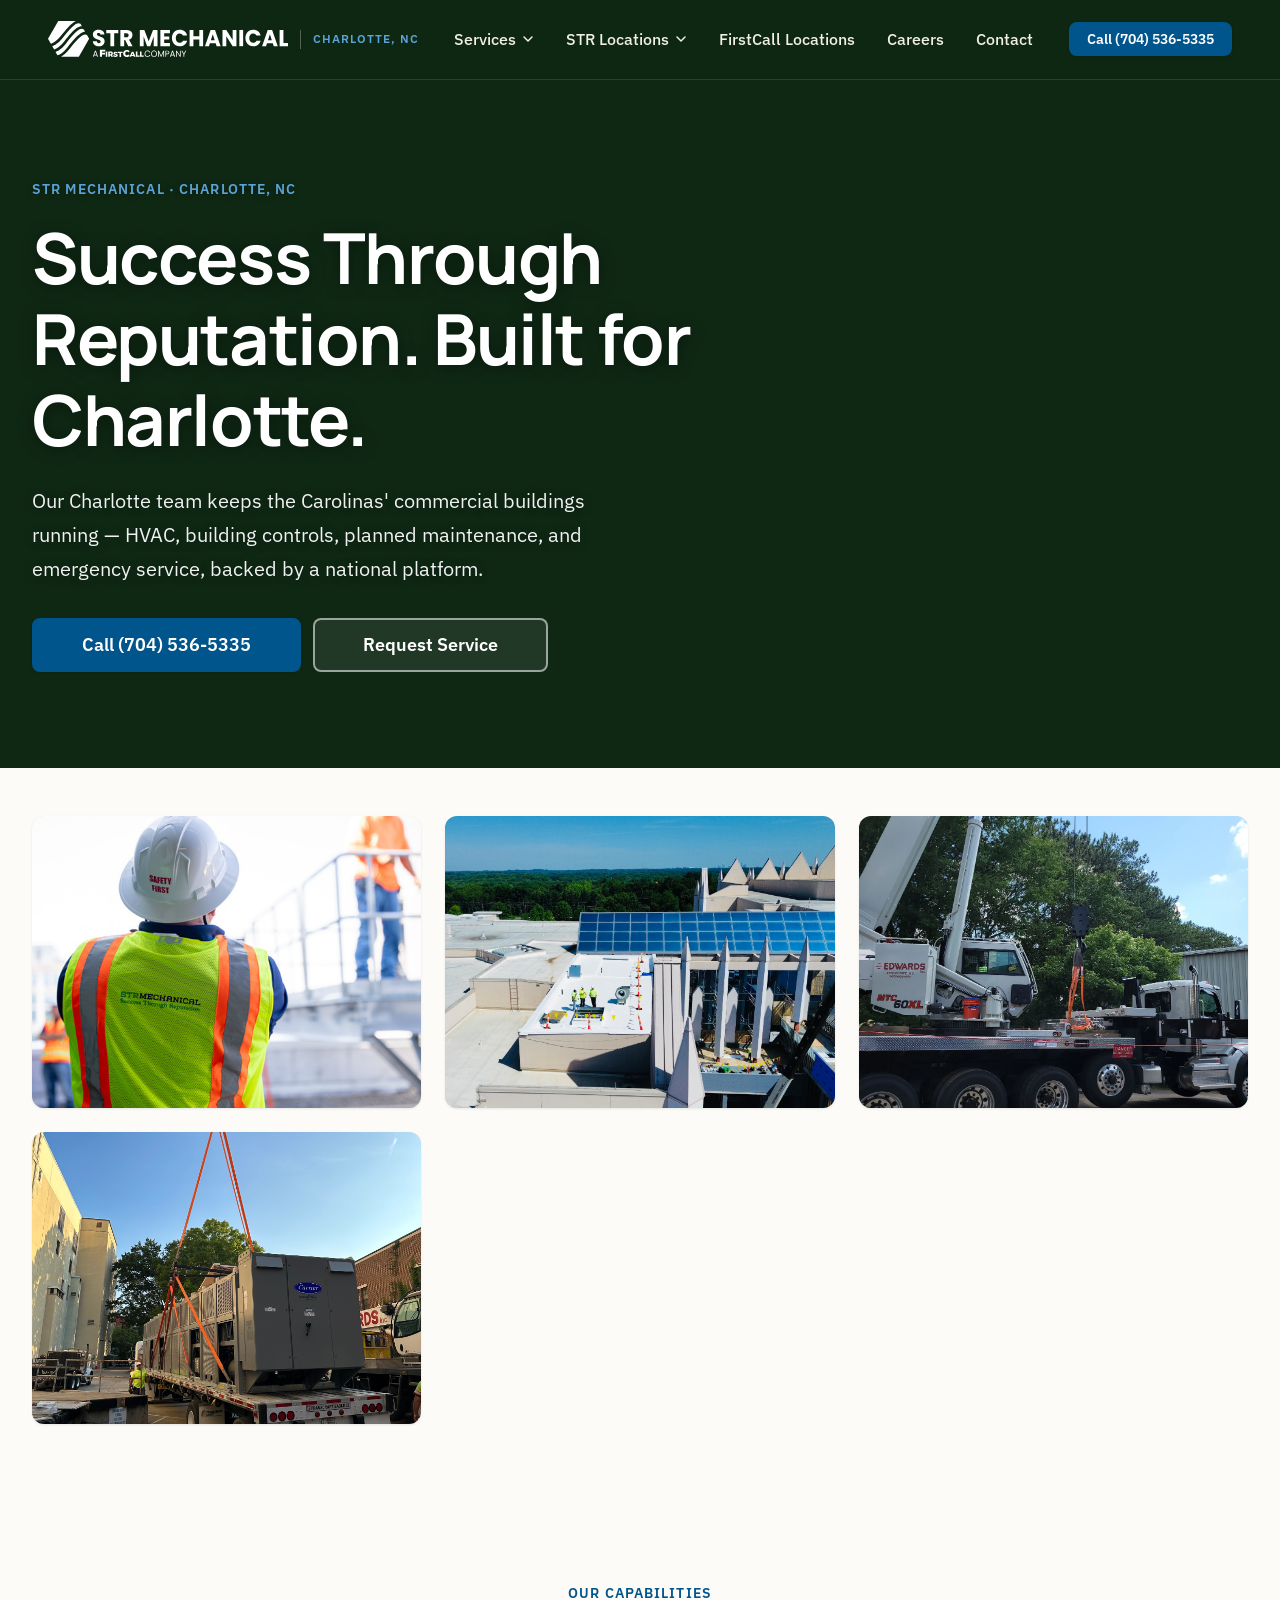
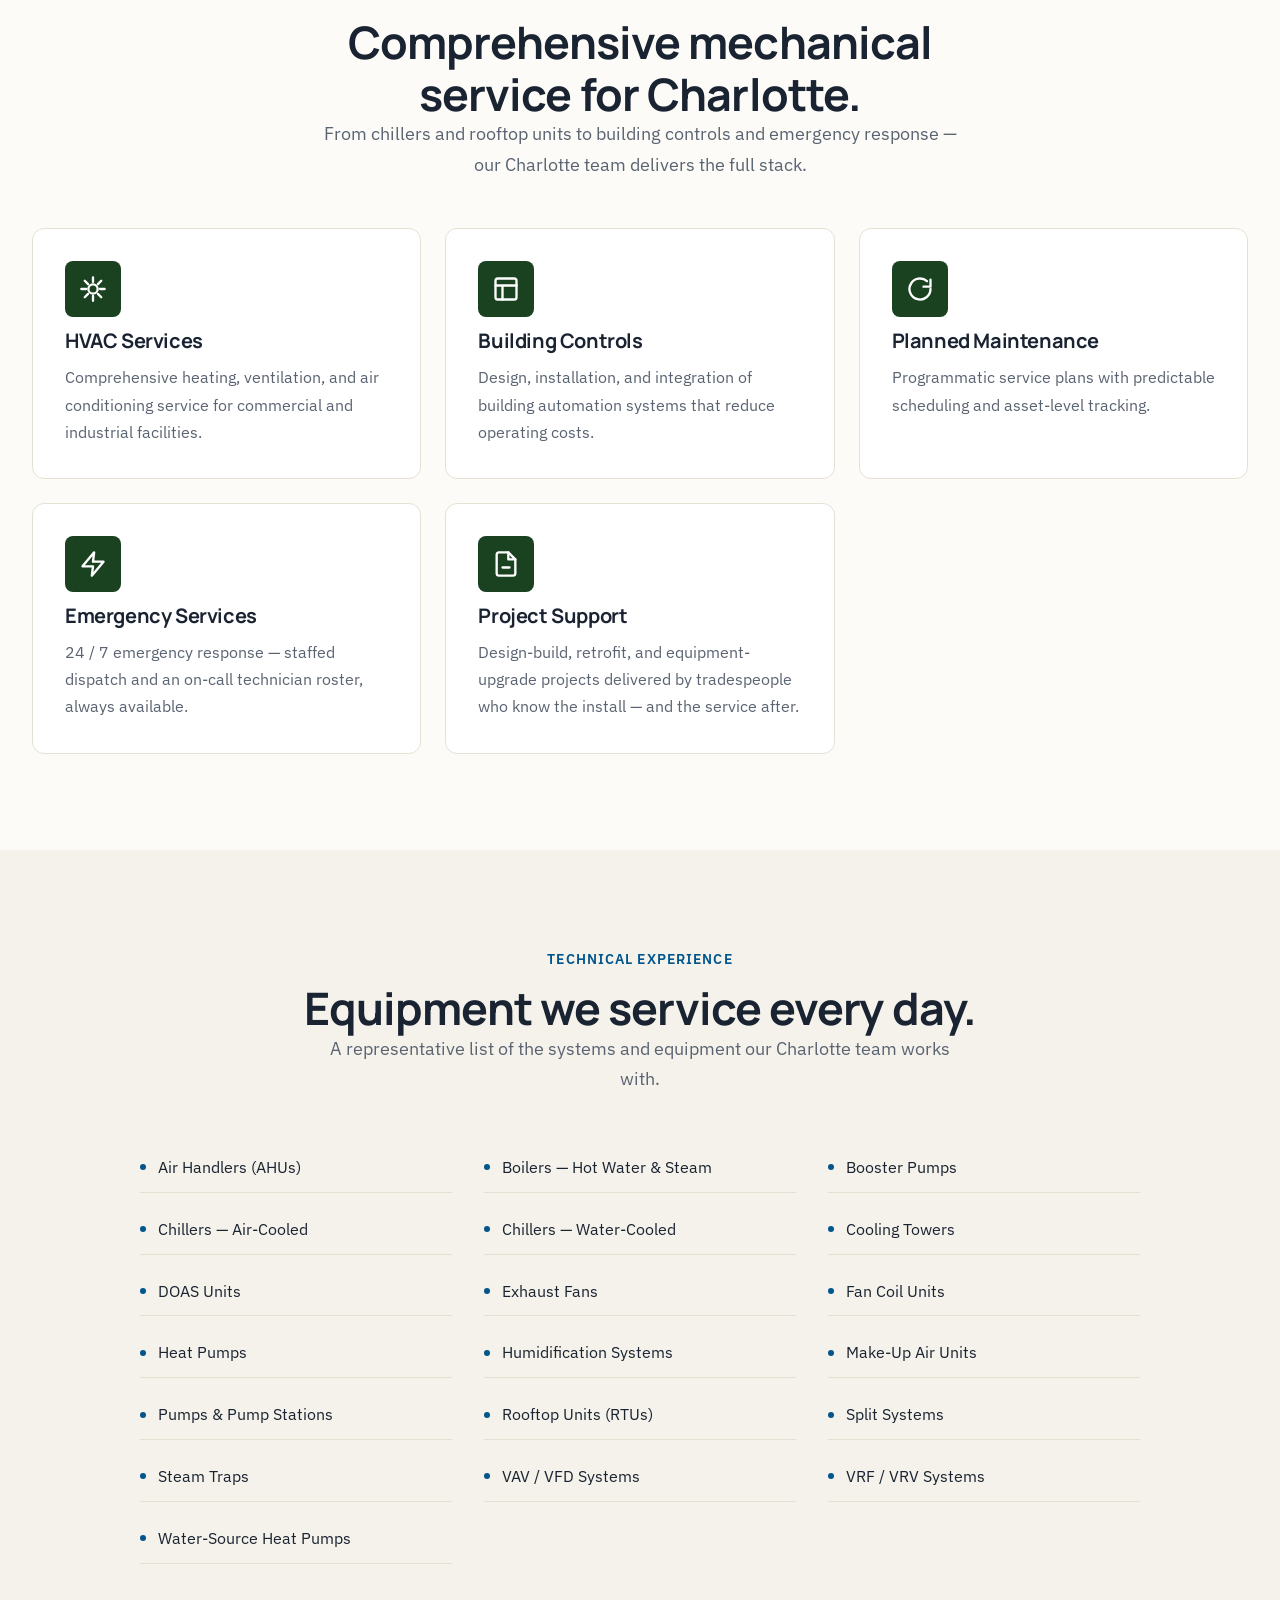
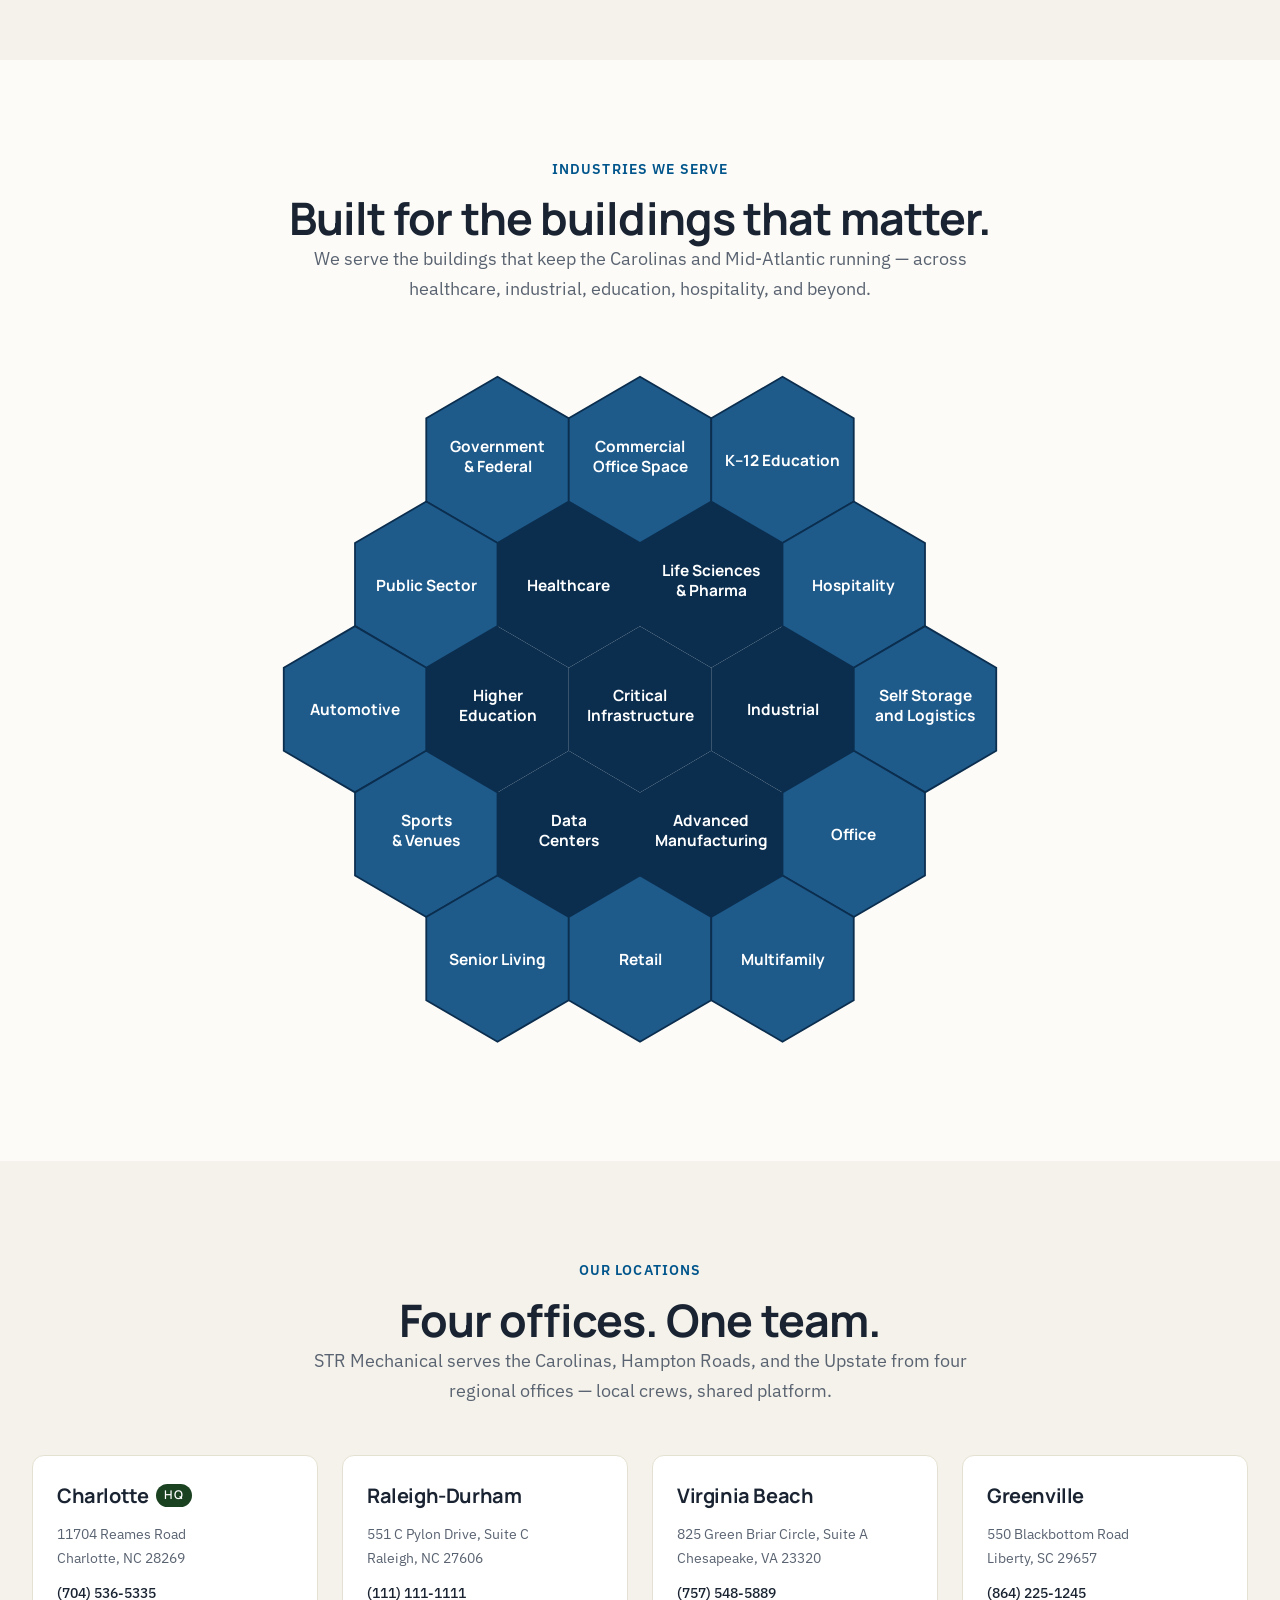
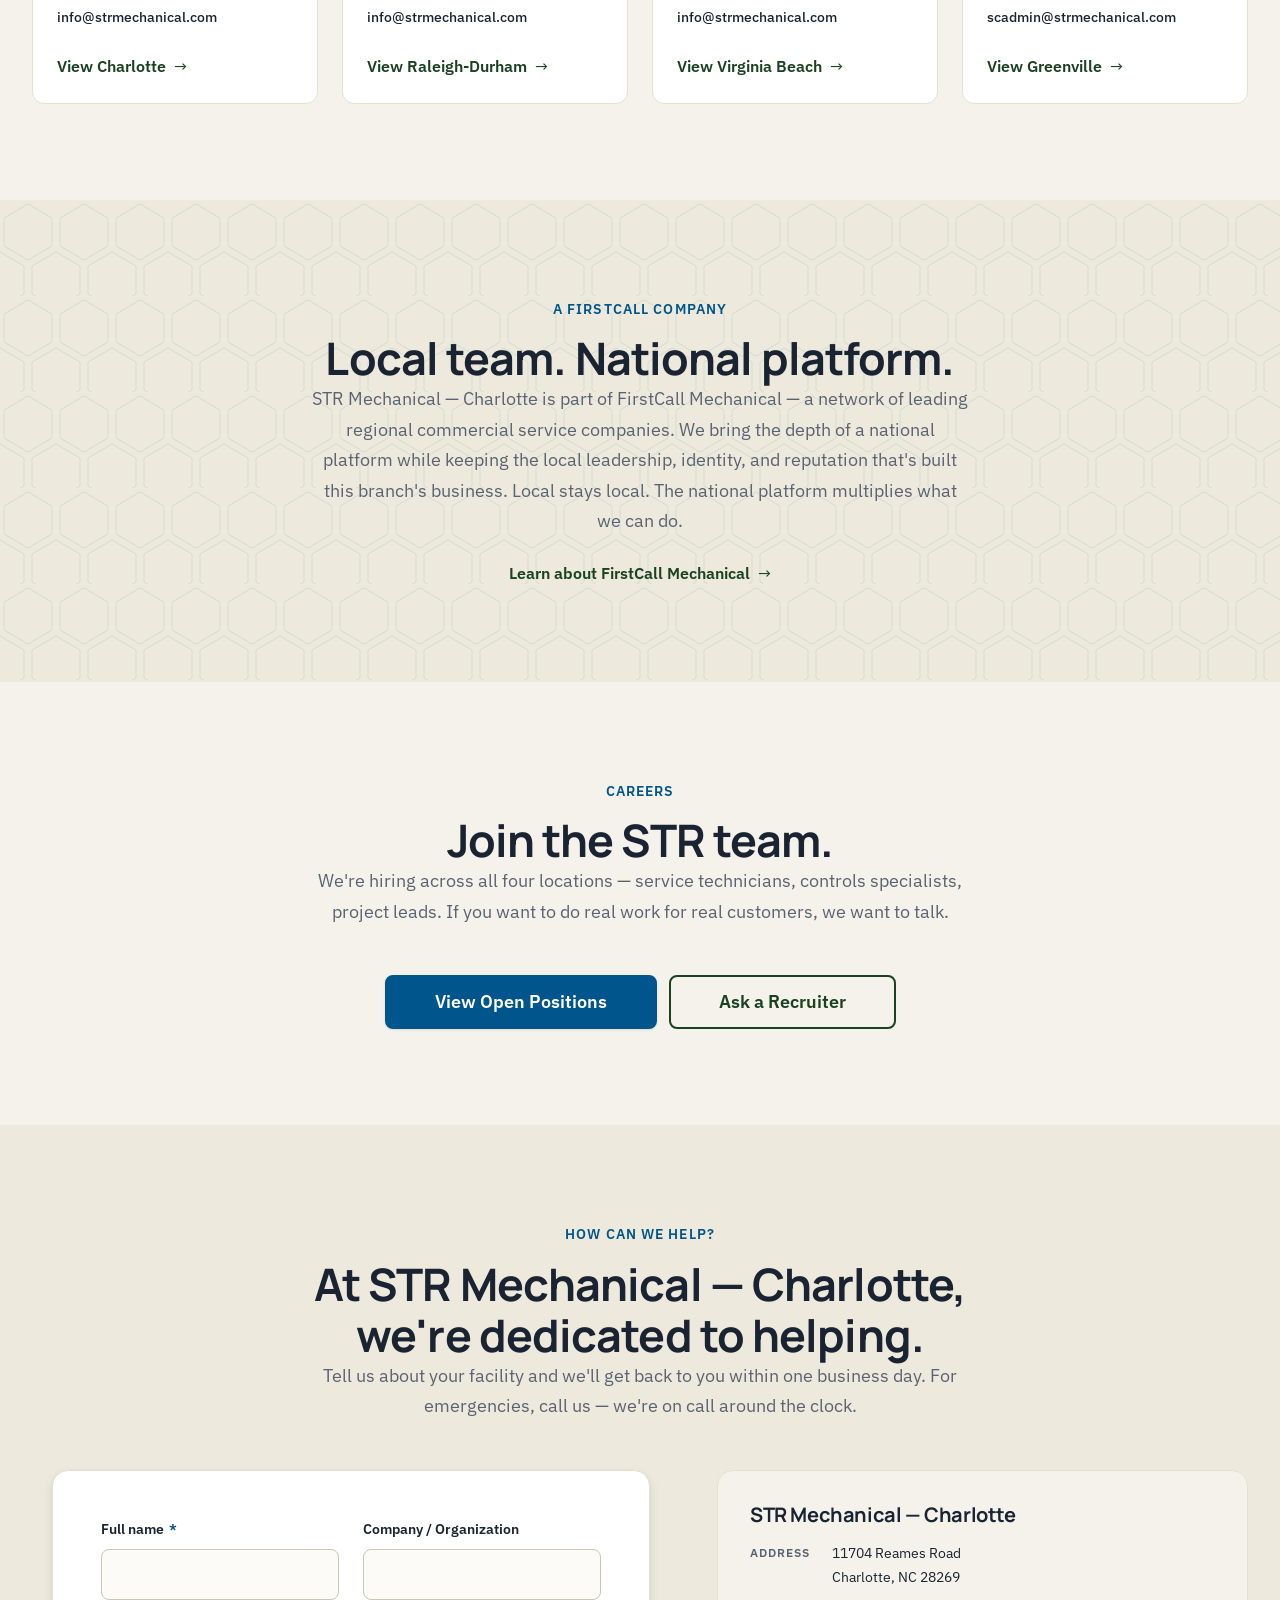
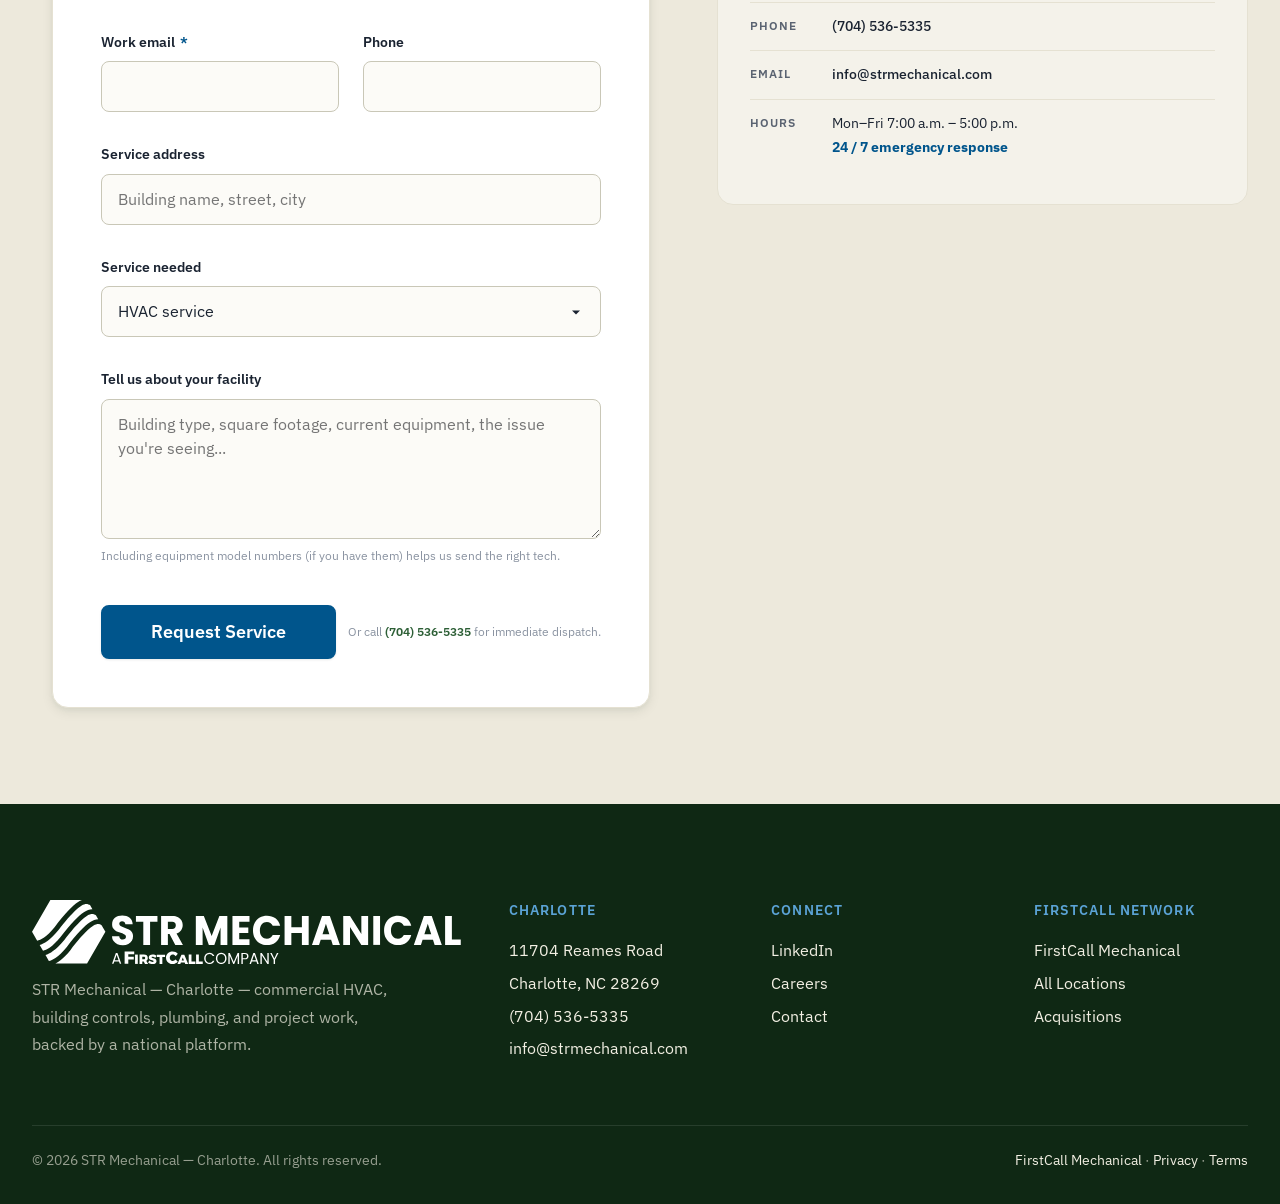
==== index.html @ 2dcb08dd "Fix GitHub Pages deployment: relative paths + photo-strip images - Move 4 photo-strip images from re" ====
<!DOCTYPE html>
<!--
  ============================================================
  FirstCall Branch Template
  ============================================================

  Canonical source for every branch site (FirstCall Mechanical
  subpages + standalone-domain branches). Hydrated from each
  branch's config.json by a future scripts/build-branches.js
  step (see Milestone 5).

  Placeholders use  syntax for simple field
  substitution and  for repeats.

  For the live, fully-rendered example, see
  branches/columbus/index.html. That file is the manually-built
  reference instance — when build-branches.js is wired up, it
  should produce a byte-identical output for the Columbus
  config.json.

  All CSS / JS / logo SVGs are inlined per branch so each page
  renders standalone (no sibling-file dependencies). This is
  intentional — branch sites may live at different domains
  (strmechanical.com, c2h.com) and shouldn't share runtime
  assets cross-origin.
  ============================================================
-->
<html lang="en">
<head>
  <meta charset="UTF-8" />
  <meta name="viewport" content="width=device-width, initial-scale=1.0" />
  <title>STR Mechanical — Charlotte</title>
  <meta name="description" content="STR Mechanical — Charlotte — commercial HVAC, building controls, plumbing, planned maintenance, and emergency service. Charlotte, NC." />

  <meta property="og:type" content="website" />
  <meta property="og:title" content="STR Mechanical — Charlotte" />
  <meta property="og:description" content="Commercial mechanical service for Charlotte, NC." />
  <meta property="og:url" content="https://strmechanical.com" />

  <link rel="preconnect" href="https://fonts.googleapis.com" />
  <link rel="preconnect" href="https://fonts.gstatic.com" crossorigin />
  <link href="https://fonts.googleapis.com/css2?family=Manrope:wght@400;500;600;700;800&family=IBM+Plex+Sans:wght@300;400;500;600;700&display=swap" rel="stylesheet" />

  <!-- LocalBusiness JSON-LD for SEO -->
  <script type="application/ld+json">
  {
    "@context": "https://schema.org",
    "@type": "LocalBusiness",
    "name": "STR Mechanical — Charlotte",
    "image": "",
    "telephone": "+17045365335",
    "email": "info@strmechanical.com",
    "url": "https://strmechanical.com",
    "address": {
      "@type": "PostalAddress",
      "streetAddress": "11704 Reames Road",
      "addressLocality": "Charlotte",
      "addressRegion": "NC",
      "postalCode": "28269",
      "addressCountry": "US"
    },
    "geo": {
      "@type": "GeoCoordinates",
      "latitude": 35.347,
      "longitude": -80.846
    },
    "openingHours": "Mo-Fr 07:00-17:00",
    "parentOrganization": {
      "@type": "Organization",
      "name": "FirstCall Mechanical",
      "url": "https://firstcallmechanical.com"
    }
  }
  </script>

  <style>
    /* ============================================================
       TOKENS, BASE, BUTTONS, HEADER, FOOTER, PAGE: BRANCH

       Build step should inline the contents of
       shared/css/tokens.css + base.css + components.css here,
       plus the branch-specific page styles. For the reference
       implementation, see branches/columbus/index.html.
       ============================================================ */

    /* ===== tokens.css ===== */
/* ============================================================
   STR Design Tokens — mirrors the Columbus, OH reference palette
   (Website Redesign/columbus.html inline TOKENS block).

   Cream/light theme with dark-green header + footer brackets and
   a deep-blue accent. Dark-text-on-cream content surface.
   ============================================================ */

:root {
  /* --------------------------------------------------------
     COLOR — Brand greens (FirstCall family)
     -------------------------------------------------------- */
  --color-primary:        #1A4120;
  --color-primary-dark:   #0F2814;
  --color-primary-mid:    #2D5F36;
  --color-primary-soft:   #4A7D52;

  /* Accent — deep brand blue */
  --color-accent:         #00558C;
  --color-accent-dark:    #003D66;
  --color-accent-light:   #5BA3D6;

  /* --------------------------------------------------------
     COLOR — Surfaces (cream-led, dark-bracket)
     -------------------------------------------------------- */
  --color-bg:             #FCFBF7;  /* page background — warm cream */
  --color-bg-soft:        #F4F2EA;  /* alt section bands */
  --color-bg-section:     #EDE9DC;  /* tinted bands */
  --color-bg-dark:        #0F2814;  /* deepest — footer, deep CTAs */
  --color-bg-card:        #FFFFFF;  /* lifted cards on cream */

  --color-text:           #1A2331;  /* near-black primary text */
  --color-text-muted:     #5A6371;  /* secondary copy */
  --color-text-light:     #8A93A1;  /* tertiary, meta */
  --color-text-on-dark:   #F2EFE3;  /* warm cream on dark surfaces */
  --color-text-on-primary:#FFFFFF;

  --color-border:         #E5E1D2;
  --color-border-strong:  #C9C7B7;
  --color-border-dark:    #0F2814;

  /* --------------------------------------------------------
     INDUSTRIES-GRID TIER TOKENS
     Used by the "Industries We Serve" hex grid + legend.
     -------------------------------------------------------- */
  --fc-tier-1:        #0B2E4F;   /* Specialty Focus — darkest navy */
  --fc-tier-2:        #1E5A8A;   /* Deep Expertise — mid navy */
  --fc-tier-3:        #A8C5DC;   /* Trusted Partner — light blue */
  --fc-text-light:    #FFFFFF;
  --fc-text-dark:     #0B2E4F;

  /* --------------------------------------------------------
     COLOR — Semantic
     -------------------------------------------------------- */
  --color-success:        #5BA3D6;
  --color-warning:        #B8861A;
  --color-danger:         #C0392B;
  --color-info:           #5BA3D6;

  /* --------------------------------------------------------
     TYPOGRAPHY
     Manrope (display/headings) + IBM Plex Sans (body)
     -------------------------------------------------------- */
  --font-display: "Manrope", system-ui, -apple-system, "Segoe UI", sans-serif;
  --font-body:    "IBM Plex Sans", system-ui, -apple-system, "Segoe UI", sans-serif;
  --font-mono:    "IBM Plex Mono", ui-monospace, "SF Mono", Menlo, monospace;

  --text-xs:    0.75rem;
  --text-sm:    0.875rem;
  --text-base:  1rem;
  --text-lg:    1.125rem;
  --text-xl:    1.25rem;
  --text-2xl:   1.5rem;
  --text-3xl:   1.875rem;
  --text-4xl:   2.25rem;
  --text-5xl:   3rem;
  --text-6xl:   3.75rem;
  --text-7xl:   4.5rem;

  --weight-regular:  400;
  --weight-medium:   500;
  --weight-semibold: 600;
  --weight-bold:     700;
  --weight-extrabold:800;

  --leading-tight:   1.15;
  --leading-snug:    1.3;
  --leading-normal:  1.55;
  --leading-relaxed: 1.7;

  --tracking-tight:  -0.02em;
  --tracking-normal: 0;
  --tracking-wide:   0.02em;
  --tracking-caps:   0.08em;

  /* --------------------------------------------------------
     SPACING — 4px base
     -------------------------------------------------------- */
  --space-1:   0.25rem;
  --space-2:   0.5rem;
  --space-3:   0.75rem;
  --space-4:   1rem;
  --space-5:   1.5rem;
  --space-6:   2rem;
  --space-7:   3rem;
  --space-8:   4rem;
  --space-9:   6rem;
  --space-10:  8rem;
  --space-11: 10rem;

  /* --------------------------------------------------------
     LAYOUT
     -------------------------------------------------------- */
  --container-sm:  640px;
  --container-md:  768px;
  --container-lg: 1024px;
  --container-xl: 1280px;
  --container-2xl: 1600px;
  --container-content: 1440px;

  --header-height: 80px;
  --header-height-mobile: 64px;
  --pad-x: clamp(1.25rem, 4vw, 3rem);

  /* --------------------------------------------------------
     RADII
     -------------------------------------------------------- */
  --radius-none: 0;
  --radius-sm:   4px;
  --radius-md:   8px;
  --radius-lg:   12px;
  --radius-xl:   16px;
  --radius-2xl:  24px;
  --radius-pill: 999px;

  /* --------------------------------------------------------
     SHADOWS
     -------------------------------------------------------- */
  --shadow-xs: 0 1px 2px rgba(15, 42, 31, 0.04);
  --shadow-sm: 0 1px 3px rgba(15, 42, 31, 0.06), 0 1px 2px rgba(15, 42, 31, 0.04);
  --shadow-md: 0 4px 12px rgba(15, 42, 31, 0.08), 0 2px 4px rgba(15, 42, 31, 0.04);
  --shadow-lg: 0 12px 32px rgba(15, 42, 31, 0.10), 0 4px 8px rgba(15, 42, 31, 0.04);
  --shadow-xl: 0 24px 48px rgba(15, 42, 31, 0.14), 0 8px 16px rgba(15, 42, 31, 0.06);

  /* --------------------------------------------------------
     MOTION
     -------------------------------------------------------- */
  --ease-out:     cubic-bezier(0.16, 1, 0.3, 1);
  --ease-in-out:  cubic-bezier(0.4, 0, 0.2, 1);
  --duration-fast:   150ms;
  --duration-base:   200ms;
  --duration-slow:   320ms;

  /* --------------------------------------------------------
     Z-INDEX
     -------------------------------------------------------- */
  --z-base:     1;
  --z-dropdown: 100;
  --z-sticky:   200;
  --z-header:   300;
  --z-overlay:  400;
  --z-modal:    500;
  --z-toast:    600;
}

/* Focus ring — applied via :focus-visible across the system. */
:root {
  --focus-ring: 0 0 0 3px rgba(0, 85, 140, 0.35);
}


/* ===== base.css ===== */
/* ============================================================
   FirstCall Base — resets, typography defaults, utilities
   Depends on tokens.css being loaded first.
   ============================================================ */

/* ---------- Modern reset ---------- */
*, *::before, *::after { box-sizing: border-box; }

* { margin: 0; }

html {
  -webkit-text-size-adjust: 100%;
  text-size-adjust: 100%;
  scroll-behavior: smooth;
}

body {
  min-height: 100vh;
  font-family: var(--font-body);
  font-size: var(--text-base);
  line-height: var(--leading-normal);
  color: var(--color-text);
  background: var(--color-bg);
  -webkit-font-smoothing: antialiased;
  -moz-osx-font-smoothing: grayscale;
  text-rendering: optimizeLegibility;
}

img, svg, video, canvas, picture {
  display: block;
  max-width: 100%;
  height: auto;
}

button, input, select, textarea {
  font: inherit;
  color: inherit;
}

button {
  background: none;
  border: none;
  cursor: pointer;
}

a {
  color: var(--color-primary-mid);
  text-decoration: none;
  transition: color var(--duration-base) var(--ease-out);
}

a:hover {
  color: var(--color-primary);
}

a:focus-visible,
button:focus-visible,
input:focus-visible,
select:focus-visible,
textarea:focus-visible,
[tabindex]:focus-visible {
  outline: none;
  box-shadow: var(--focus-ring);
  border-radius: var(--radius-sm);
}

ul, ol { padding-left: 1.25em; }
ul[role="list"], ol[role="list"] { list-style: none; padding: 0; }

/* ---------- Typography ---------- */

h1, h2, h3, h4, h5, h6 {
  font-family: var(--font-display);
  font-weight: var(--weight-bold);
  line-height: var(--leading-tight);
  letter-spacing: var(--tracking-tight);
  color: var(--color-text);
}

h1, .h1 {
  font-size: clamp(2.25rem, 4.5vw, var(--text-6xl));
  font-weight: var(--weight-bold);
}

h2, .h2 {
  font-size: clamp(1.875rem, 3.5vw, var(--text-5xl));
}

h3, .h3 {
  font-size: clamp(1.5rem, 2.5vw, var(--text-4xl));
}

h4, .h4 {
  font-size: var(--text-2xl);
  letter-spacing: var(--tracking-normal);
}

h5, .h5 {
  font-size: var(--text-xl);
  font-weight: var(--weight-semibold);
  letter-spacing: var(--tracking-normal);
}

h6, .h6 {
  font-size: var(--text-base);
  font-weight: var(--weight-semibold);
  text-transform: uppercase;
  letter-spacing: var(--tracking-caps);
  color: var(--color-text-muted);
}

p {
  line-height: var(--leading-normal);
  color: var(--color-text);
}

.lead {
  font-size: var(--text-lg);
  line-height: var(--leading-relaxed);
  color: var(--color-text-muted);
  max-width: 60ch;
}

.eyebrow {
  display: inline-block;
  font-family: var(--font-body);
  font-size: var(--text-sm);
  font-weight: var(--weight-semibold);
  text-transform: uppercase;
  letter-spacing: var(--tracking-caps);
  color: var(--color-accent);
  margin-bottom: var(--space-3);
}

small, .text-small { font-size: var(--text-sm); }
.text-xs { font-size: var(--text-xs); }
.text-muted { color: var(--color-text-muted); }
.text-light { color: var(--color-text-light); }

/* ---------- Layout utilities ---------- */

.container {
  width: 100%;
  max-width: var(--container-content);
  margin-inline: auto;
  padding-inline: var(--space-5);
}

.container-narrow {
  max-width: 800px;
  margin-inline: auto;
  padding-inline: var(--space-5);
}

.container-wide {
  width: 100%;
  max-width: var(--container-2xl);
  margin-inline: auto;
  padding-inline: var(--space-5);
}

@media (min-width: 768px) {
  .container, .container-narrow, .container-wide {
    padding-inline: var(--space-6);
  }
}

/* Section spacing */
.section {
  padding-block: var(--space-9);
}

.section-tight {
  padding-block: var(--space-7);
}

.section-loose {
  padding-block: var(--space-10);
}

@media (max-width: 767px) {
  .section { padding-block: var(--space-7); }
  .section-loose { padding-block: var(--space-8); }
}

.section--soft { background: var(--color-bg-soft); }
.section--tinted { background: var(--color-bg-section); }
.section--primary { background: var(--color-primary); color: var(--color-text-on-primary); }
.section--dark { background: var(--color-bg-dark); color: var(--color-text-on-dark); }

.section--primary h1, .section--primary h2, .section--primary h3,
.section--primary h4, .section--primary h5, .section--primary h6,
.section--dark h1, .section--dark h2, .section--dark h3,
.section--dark h4, .section--dark h5, .section--dark h6 {
  color: inherit;
}

.section--primary .eyebrow,
.section--dark .eyebrow {
  color: var(--color-accent-light);
}

/* Flex / grid helpers */
.stack > * + * { margin-top: var(--space-4); }
.stack-sm > * + * { margin-top: var(--space-2); }
.stack-lg > * + * { margin-top: var(--space-6); }
.stack-xl > * + * { margin-top: var(--space-7); }

.row {
  display: flex;
  flex-wrap: wrap;
  gap: var(--space-5);
}

.row--between { justify-content: space-between; }
.row--center  { align-items: center; }

.grid {
  display: grid;
  gap: var(--space-6);
}

.grid-2 { grid-template-columns: repeat(2, 1fr); }
.grid-3 { grid-template-columns: repeat(3, 1fr); }
.grid-4 { grid-template-columns: repeat(4, 1fr); }
.grid-6 { grid-template-columns: repeat(6, 1fr); }

@media (max-width: 1023px) {
  .grid-3, .grid-4 { grid-template-columns: repeat(2, 1fr); }
  .grid-6 { grid-template-columns: repeat(3, 1fr); }
}
@media (max-width: 639px) {
  .grid-2, .grid-3, .grid-4, .grid-6 { grid-template-columns: 1fr; }
}

/* Text alignment */
.text-center { text-align: center; }
.text-left   { text-align: left; }
.text-right  { text-align: right; }

/* Display */
.hidden { display: none !important; }

@media (max-width: 767px) {
  .hide-mobile { display: none !important; }
}
@media (min-width: 768px) {
  .show-mobile { display: none !important; }
}

/* Skip-to-content for accessibility */
.skip-link {
  position: absolute;
  top: -100px;
  left: var(--space-4);
  padding: var(--space-3) var(--space-5);
  background: var(--color-primary);
  color: var(--color-text-on-primary);
  border-radius: var(--radius-md);
  font-weight: var(--weight-semibold);
  z-index: var(--z-toast);
  transition: top var(--duration-base) var(--ease-out);
}

.skip-link:focus {
  top: var(--space-4);
}

/* Selection */
::selection {
  background: var(--color-accent);
  color: #fff;
}

/* Reduced motion */
@media (prefers-reduced-motion: reduce) {
  *, *::before, *::after {
    animation-duration: 0.01ms !important;
    animation-iteration-count: 1 !important;
    transition-duration: 0.01ms !important;
    scroll-behavior: auto !important;
  }
}


/* ===== components.css ===== */
/* ============================================================
   FirstCall Components — buttons, cards, forms, nav, footer,
   badges, callouts, photo strip, capabilities grid.
   Depends on tokens.css and base.css.
   ============================================================ */

/* ============================================================
   BUTTONS
   ============================================================ */

.btn {
  display: inline-flex;
  align-items: center;
  justify-content: center;
  gap: var(--space-2);
  padding: var(--space-3) var(--space-6);
  font-family: var(--font-body);
  font-size: var(--text-base);
  font-weight: var(--weight-semibold);
  letter-spacing: var(--tracking-normal);
  line-height: 1;
  border: 2px solid transparent;
  border-radius: var(--radius-md);
  cursor: pointer;
  text-decoration: none;
  transition:
    background-color var(--duration-base) var(--ease-out),
    border-color var(--duration-base) var(--ease-out),
    color var(--duration-base) var(--ease-out),
    transform var(--duration-fast) var(--ease-out),
    box-shadow var(--duration-base) var(--ease-out);
  white-space: nowrap;
}

.btn:active { transform: translateY(1px); }

.btn--primary {
  background: var(--color-accent);
  color: #fff;
  border-color: var(--color-accent);
  box-shadow: var(--shadow-sm);
}
.btn--primary:hover {
  background: var(--color-accent-dark);
  border-color: var(--color-accent-dark);
  color: #fff;
  box-shadow: var(--shadow-md);
}

.btn--secondary {
  background: var(--color-primary);
  color: #fff;
  border-color: var(--color-primary);
}
.btn--secondary:hover {
  background: var(--color-primary-dark);
  border-color: var(--color-primary-dark);
  color: #fff;
}

.btn--outline {
  background: transparent;
  color: var(--color-primary);
  border-color: var(--color-primary);
}
.btn--outline:hover {
  background: var(--color-primary);
  color: #fff;
}

.btn--ghost {
  background: transparent;
  color: var(--color-primary);
  border-color: transparent;
}
.btn--ghost:hover {
  background: var(--color-bg-section);
  color: var(--color-primary-dark);
}

.btn--on-dark {
  background: #fff;
  color: var(--color-primary);
  border-color: #fff;
}
.btn--on-dark:hover {
  background: var(--color-bg-section);
  color: var(--color-primary-dark);
}

.btn--outline-on-dark {
  background: transparent;
  color: #fff;
  border-color: rgba(255,255,255,0.4);
}
.btn--outline-on-dark:hover {
  background: rgba(255,255,255,0.1);
  border-color: #fff;
  color: #fff;
}

/* Size variants */
.btn--sm { padding: var(--space-2) var(--space-4); font-size: var(--text-sm); }
.btn--lg { padding: var(--space-4) var(--space-7); font-size: var(--text-lg); }
.btn--full { width: 100%; }

/* Inline-link arrow button (used a lot on ServiceLogic-style sites) */
.link-arrow {
  display: inline-flex;
  align-items: center;
  gap: var(--space-2);
  font-weight: var(--weight-semibold);
  color: var(--color-primary);
  text-decoration: none;
  transition: gap var(--duration-base) var(--ease-out), color var(--duration-base) var(--ease-out);
}

.link-arrow::after {
  content: "→";
  transition: transform var(--duration-base) var(--ease-out);
  font-weight: var(--weight-regular);
}

.link-arrow:hover {
  color: var(--color-accent);
  gap: var(--space-3);
}

.link-arrow:hover::after { transform: translateX(2px); }

.link-arrow--on-dark { color: var(--color-accent-light); }
.link-arrow--on-dark:hover { color: #fff; }

/* ============================================================
   CARDS
   ============================================================ */

.card {
  background: var(--color-bg);
  border: 1px solid var(--color-border);
  border-radius: var(--radius-lg);
  padding: var(--space-6);
  transition:
    border-color var(--duration-base) var(--ease-out),
    box-shadow var(--duration-base) var(--ease-out),
    transform var(--duration-base) var(--ease-out);
}

.card--hover:hover {
  border-color: var(--color-border-strong);
  box-shadow: var(--shadow-lg);
  transform: translateY(-2px);
}

.card--feature {
  display: flex;
  flex-direction: column;
  gap: var(--space-4);
}

.card--feature .card__icon {
  width: 56px;
  height: 56px;
  display: inline-flex;
  align-items: center;
  justify-content: center;
  background: var(--color-bg-section);
  color: var(--color-primary);
  border-radius: var(--radius-md);
}

.card--feature .card__icon svg { width: 28px; height: 28px; }

.card__title {
  font-family: var(--font-display);
  font-size: var(--text-xl);
  font-weight: var(--weight-bold);
  letter-spacing: var(--tracking-tight);
  color: var(--color-text);
}

.card__body {
  color: var(--color-text-muted);
  line-height: var(--leading-relaxed);
}

/* Branch quick-card (used on parent homepage) */
.branch-card {
  background: var(--color-bg);
  border: 1px solid var(--color-border);
  border-radius: var(--radius-lg);
  padding: var(--space-6);
  display: flex;
  flex-direction: column;
  gap: var(--space-3);
  transition:
    border-color var(--duration-base) var(--ease-out),
    box-shadow var(--duration-base) var(--ease-out),
    transform var(--duration-base) var(--ease-out);
}

.branch-card:hover {
  border-color: var(--color-primary-mid);
  box-shadow: var(--shadow-lg);
  transform: translateY(-2px);
}

.branch-card__location {
  font-family: var(--font-body);
  font-size: var(--text-sm);
  font-weight: var(--weight-semibold);
  text-transform: uppercase;
  letter-spacing: var(--tracking-caps);
  color: var(--color-accent);
}

.branch-card__name {
  font-family: var(--font-display);
  font-size: var(--text-2xl);
  font-weight: var(--weight-bold);
  letter-spacing: var(--tracking-tight);
}

.branch-card__phone {
  font-size: var(--text-lg);
  font-weight: var(--weight-medium);
  color: var(--color-text);
}

.branch-card__phone a { color: inherit; }
.branch-card__phone a:hover { color: var(--color-primary); }

/* ============================================================
   FORMS
   ============================================================ */

.form-field {
  display: flex;
  flex-direction: column;
  gap: var(--space-2);
  margin-bottom: var(--space-4);
}

.form-label {
  font-family: var(--font-body);
  font-size: var(--text-sm);
  font-weight: var(--weight-semibold);
  color: var(--color-text);
}

.form-label .required {
  color: var(--color-accent);
  margin-left: 2px;
}

.form-input,
.form-textarea,
.form-select {
  width: 100%;
  padding: var(--space-3) var(--space-4);
  font-family: var(--font-body);
  font-size: var(--text-base);
  color: var(--color-text);
  background: var(--color-bg);
  border: 1.5px solid var(--color-border);
  border-radius: var(--radius-md);
  transition: border-color var(--duration-base) var(--ease-out), background var(--duration-base) var(--ease-out);
}

.form-input:hover,
.form-textarea:hover,
.form-select:hover {
  border-color: var(--color-border-strong);
}

.form-input:focus,
.form-textarea:focus,
.form-select:focus {
  outline: none;
  border-color: var(--color-primary-mid);
  box-shadow: 0 0 0 3px rgba(0, 85, 140, 0.15);
}

.form-textarea {
  min-height: 140px;
  resize: vertical;
  line-height: var(--leading-normal);
}

.form-select {
  appearance: none;
  background-image: url("data:image/svg+xml;utf8,<svg xmlns='http://www.w3.org/2000/svg' viewBox='0 0 20 20' fill='%231A2421'><path d='M5 8l5 5 5-5z'/></svg>");
  background-repeat: no-repeat;
  background-position: right var(--space-4) center;
  background-size: 16px;
  padding-right: var(--space-7);
}

.form-help {
  font-size: var(--text-xs);
  color: var(--color-text-light);
}

.form-error {
  font-size: var(--text-xs);
  color: var(--color-danger);
  font-weight: var(--weight-medium);
}

.form-input--error,
.form-textarea--error,
.form-select--error {
  border-color: var(--color-danger);
}

/* Checkbox / radio */
.form-checkbox,
.form-radio {
  display: flex;
  gap: var(--space-3);
  align-items: flex-start;
  cursor: pointer;
  font-size: var(--text-sm);
}

.form-checkbox input,
.form-radio input {
  margin-top: 2px;
  accent-color: var(--color-primary);
  width: 18px;
  height: 18px;
}

/* ============================================================
   HEADER / NAV  (Columbus-style: dark green bar over cream page)
   ============================================================ */

.site-header {
  position: sticky;
  top: 0;
  z-index: var(--z-header);
  background: rgba(15, 40, 20, 0.92);
  backdrop-filter: saturate(180%) blur(10px);
  -webkit-backdrop-filter: saturate(180%) blur(10px);
  border-bottom: 1px solid rgba(74, 125, 82, 0.35);
  height: var(--header-height);
  display: flex;
  align-items: center;
  transition: box-shadow var(--duration-base) var(--ease-out), background var(--duration-base) var(--ease-out);
}

.site-header.is-scrolled {
  box-shadow: 0 1px 0 rgba(0,0,0,0.4), var(--shadow-sm);
  background: rgba(15, 40, 20, 0.97);
}

.site-header__inner {
  width: 100%;
  max-width: var(--container-2xl);
  margin-inline: auto;
  padding-inline: var(--pad-x);
  display: flex;
  align-items: center;
  justify-content: space-between;
  gap: var(--space-6);
}

.site-header__logo {
  display: inline-flex;
  align-items: center;
  gap: var(--space-3);
  text-decoration: none;
}

.site-header__logo svg {
  height: 36px;
  width: auto;
  display: block;
}

.site-header__tagline {
  font-family: var(--font-body);
  font-size: var(--text-xs);
  font-weight: var(--weight-semibold);
  text-transform: uppercase;
  letter-spacing: var(--tracking-caps);
  color: var(--color-accent-light);
  padding-left: var(--space-3);
  border-left: 1px solid rgba(242, 239, 227, 0.3);
}

@media (max-width: 767px) { .site-header__tagline { display: none; } }

.site-nav {
  display: flex;
  align-items: center;
  gap: var(--space-6);
}

.site-nav__link {
  font-family: var(--font-body);
  font-size: var(--text-base);
  font-weight: var(--weight-medium);
  color: var(--color-text-on-dark);
  text-decoration: none;
  padding: var(--space-2) 0;
  position: relative;
  transition: color var(--duration-base) var(--ease-out);
}

.site-nav__link::after {
  content: "";
  position: absolute;
  left: 0;
  bottom: -4px;
  width: 0;
  height: 2px;
  background: var(--color-accent-light);
  transition: width var(--duration-base) var(--ease-out);
}

.site-nav__link:hover { color: var(--color-accent-light); }

.site-nav__link:hover::after,
.site-nav__link[aria-current="page"]::after {
  width: 100%;
}

.site-nav__link[aria-current="page"] {
  color: var(--color-accent-light);
  font-weight: var(--weight-semibold);
}

/* Nav dropdowns (Services + STR Locations) */
.site-nav__dropdown-wrap { position: relative; }
.site-nav__dropdown-toggle {
  background: none;
  border: none;
  cursor: pointer;
  display: inline-flex;
  align-items: center;
  gap: 6px;
}
.site-nav__caret {
  width: 12px;
  height: 12px;
  transition: transform var(--duration-base) var(--ease-out);
}
.site-nav__dropdown-toggle[aria-expanded="true"] .site-nav__caret { transform: rotate(180deg); }
.site-nav__dropdown {
  position: absolute;
  top: calc(100% + 6px);
  left: -8px;
  min-width: 240px;
  background: rgba(15, 40, 20, 0.97);
  backdrop-filter: saturate(180%) blur(10px);
  -webkit-backdrop-filter: saturate(180%) blur(10px);
  border: 1px solid rgba(74, 125, 82, 0.35);
  border-radius: var(--radius-md);
  padding: var(--space-2);
  box-shadow: var(--shadow-lg);
  opacity: 0;
  pointer-events: none;
  transform: translateY(-4px);
  transition: opacity var(--duration-base) var(--ease-out), transform var(--duration-base) var(--ease-out);
  z-index: 1;
}
.site-nav__dropdown.is-open {
  opacity: 1;
  pointer-events: auto;
  transform: translateY(0);
}
.site-nav__dropdown-link {
  display: block;
  padding: var(--space-3) var(--space-3);
  color: var(--color-text-on-dark);
  border-radius: var(--radius-sm);
  font-size: var(--text-base);
  font-weight: var(--weight-medium);
  text-decoration: none;
  transition: background var(--duration-base) var(--ease-out), color var(--duration-base) var(--ease-out);
}
.site-nav__dropdown-link:hover,
.site-nav__dropdown-link:focus-visible {
  background: rgba(91, 163, 214, 0.15);
  color: var(--color-accent-light);
}
.site-nav__dropdown-link[aria-current="page"] {
  color: var(--color-accent-light);
  background: rgba(91, 163, 214, 0.1);
}

.site-header__cta {
  display: flex;
  align-items: center;
  gap: var(--space-3);
}

/* Mobile menu toggle */
.menu-toggle {
  display: none;
  width: 44px;
  height: 44px;
  align-items: center;
  justify-content: center;
  border-radius: var(--radius-md);
}

.menu-toggle:hover { background: rgba(242, 239, 227, 0.1); }

.menu-toggle__bars,
.menu-toggle__bars::before,
.menu-toggle__bars::after {
  display: block;
  width: 22px;
  height: 2px;
  background: var(--color-text-on-dark);
  position: relative;
  transition: transform var(--duration-base) var(--ease-out), top var(--duration-base) var(--ease-out);
}

.menu-toggle__bars::before,
.menu-toggle__bars::after {
  content: "";
  position: absolute;
  left: 0;
}

.menu-toggle__bars::before { top: -7px; }
.menu-toggle__bars::after  { top: 7px; }

@media (max-width: 1023px) {
  .menu-toggle { display: inline-flex; }
  .site-nav {
    position: fixed;
    top: var(--header-height);
    left: 0;
    right: 0;
    background: var(--color-primary-dark);
    flex-direction: column;
    align-items: stretch;
    padding: var(--space-5);
    border-bottom: 1px solid var(--color-border);
    box-shadow: var(--shadow-lg);
    transform: translateY(-120%);
    transition: transform var(--duration-slow) var(--ease-out);
    gap: 0;
  }
  .site-nav.is-open { transform: translateY(0); }
  .site-nav__link {
    padding-block: var(--space-4);
    border-bottom: 1px solid rgba(74, 125, 82, 0.4);
    font-size: var(--text-lg);
  }
  .site-nav__link:last-child { border-bottom: none; }
  .site-nav__link::after { display: none; }
  .site-header__cta .btn { display: none; }
  .hide-mobile { display: none !important; }

  /* Mobile dropdowns: full-width toggle + collapsible inline menu */
  .site-nav__dropdown-wrap { width: 100%; }
  .site-nav__dropdown-toggle {
    width: 100%;
    justify-content: space-between;
    padding-block: var(--space-4);
    border-bottom: 1px solid rgba(74, 125, 82, 0.4);
    font-size: var(--text-lg);
    color: var(--color-text-on-dark);
  }
  .site-nav__dropdown {
    position: static;
    opacity: 1;
    pointer-events: auto;
    transform: none;
    background: transparent;
    backdrop-filter: none;
    -webkit-backdrop-filter: none;
    border: none;
    border-radius: 0;
    box-shadow: none;
    padding: 0;
    min-width: 0;
    max-height: 0;
    overflow: hidden;
    transition: max-height var(--duration-slow) var(--ease-out);
  }
  .site-nav__dropdown.is-open { max-height: 400px; }
  .site-nav__dropdown-link {
    padding-block: var(--space-3);
    padding-left: var(--space-5);
    border-bottom: 1px solid rgba(74, 125, 82, 0.25);
    font-size: var(--text-base);
  }
}

/* ============================================================
   FOOTER
   ============================================================ */

.site-footer {
  background: var(--color-bg-dark);
  color: var(--color-text-on-dark);
  padding-block: var(--space-9) var(--space-6);
}

.site-footer a { color: var(--color-text-on-dark); text-decoration: none; }
.site-footer a:hover { color: var(--color-accent-light); }

.site-footer__grid {
  display: grid;
  grid-template-columns: 2fr 1fr 1fr 1fr;
  gap: var(--space-7);
  margin-bottom: var(--space-8);
}

@media (max-width: 1023px) {
  .site-footer__grid { grid-template-columns: 1fr 1fr; }
}
@media (max-width: 639px) {
  .site-footer__grid { grid-template-columns: 1fr; }
}

.site-footer__heading {
  font-family: var(--font-body);
  font-size: var(--text-sm);
  font-weight: var(--weight-semibold);
  text-transform: uppercase;
  letter-spacing: var(--tracking-caps);
  color: var(--color-accent-light);
  margin-bottom: var(--space-4);
}

.site-footer__list { list-style: none; padding: 0; display: flex; flex-direction: column; gap: var(--space-2); }
.site-footer__list a { font-size: var(--text-base); }

.site-footer__brand p {
  color: rgba(242, 239, 227, 0.7);
  max-width: 36ch;
  margin-top: var(--space-3);
  line-height: var(--leading-relaxed);
}

.site-footer__bottom {
  padding-top: var(--space-5);
  border-top: 1px solid rgba(255,255,255,0.1);
  display: flex;
  justify-content: space-between;
  flex-wrap: wrap;
  gap: var(--space-4);
  font-size: var(--text-sm);
  color: rgba(242, 239, 227, 0.6);
}

/* ============================================================
   BADGES / TAGS / CALLOUTS
   ============================================================ */

.badge {
  display: inline-flex;
  align-items: center;
  gap: var(--space-2);
  padding: var(--space-1) var(--space-3);
  font-size: var(--text-xs);
  font-weight: var(--weight-semibold);
  text-transform: uppercase;
  letter-spacing: var(--tracking-caps);
  border-radius: var(--radius-pill);
  background: var(--color-bg-section);
  color: var(--color-primary);
}

.badge--accent { background: var(--color-accent); color: #fff; }
.badge--primary { background: var(--color-primary); color: #fff; }
.badge--outline { background: transparent; border: 1.5px solid var(--color-border-strong); color: var(--color-text-muted); }

.callout {
  background: var(--color-bg-section);
  border-left: 4px solid var(--color-accent);
  padding: var(--space-5) var(--space-6);
  border-radius: var(--radius-md);
}

/* ============================================================
   PHOTO STRIP (horizontal scrolling row used on branch sites)
   ============================================================ */

.photo-strip {
  display: grid;
  grid-auto-flow: column;
  grid-auto-columns: minmax(280px, 1fr);
  gap: var(--space-4);
  overflow-x: auto;
  padding-bottom: var(--space-3);
  scroll-snap-type: x mandatory;
  scrollbar-width: thin;
}

.photo-strip__item {
  scroll-snap-align: start;
  aspect-ratio: 4 / 3;
  border-radius: var(--radius-lg);
  overflow: hidden;
  background: var(--color-bg-section);
}

.photo-strip__item img {
  width: 100%;
  height: 100%;
  object-fit: cover;
}

@media (min-width: 1024px) {
  .photo-strip {
    grid-auto-columns: minmax(0, 1fr);
    grid-auto-flow: row;
    grid-template-columns: repeat(4, 1fr);
    overflow: visible;
  }
}

/* ============================================================
   CAPABILITIES GRID (homepage + branch)
   ============================================================ */

.capabilities {
  display: grid;
  grid-template-columns: repeat(3, 1fr);
  gap: var(--space-5);
}

@media (max-width: 1023px) { .capabilities { grid-template-columns: repeat(2, 1fr); } }
@media (max-width: 639px)  { .capabilities { grid-template-columns: 1fr; } }

.capability {
  background: var(--color-bg);
  border: 1px solid var(--color-border);
  border-radius: var(--radius-lg);
  padding: var(--space-6);
  display: flex;
  flex-direction: column;
  gap: var(--space-3);
  transition:
    border-color var(--duration-base) var(--ease-out),
    box-shadow var(--duration-base) var(--ease-out),
    transform var(--duration-base) var(--ease-out);
}

.capability:hover {
  border-color: var(--color-primary-mid);
  box-shadow: var(--shadow-lg);
  transform: translateY(-2px);
}

.capability__icon {
  width: 56px;
  height: 56px;
  display: inline-flex;
  align-items: center;
  justify-content: center;
  background: var(--color-primary);
  color: #fff;
  border-radius: var(--radius-md);
}

.capability__icon svg { width: 28px; height: 28px; }

.capability__title {
  font-family: var(--font-display);
  font-size: var(--text-xl);
  font-weight: var(--weight-bold);
  letter-spacing: var(--tracking-tight);
}

.capability__body {
  color: var(--color-text-muted);
  line-height: var(--leading-relaxed);
  font-size: var(--text-base);
}

/* ============================================================
   HERO (parent + branch share this structural pattern)
   ============================================================ */

.hero {
  position: relative;
  padding-block: var(--space-10) var(--space-9);
  overflow: hidden;
}

.hero--with-photo {
  display: grid;
  grid-template-columns: 1fr 1fr;
  gap: var(--space-8);
  align-items: center;
}

@media (max-width: 1023px) {
  .hero--with-photo { grid-template-columns: 1fr; gap: var(--space-6); }
}

.hero__eyebrow {
  display: inline-block;
  font-size: var(--text-sm);
  font-weight: var(--weight-semibold);
  text-transform: uppercase;
  letter-spacing: var(--tracking-caps);
  color: var(--color-accent);
  margin-bottom: var(--space-4);
}

.hero__title {
  font-family: var(--font-display);
  font-size: clamp(2.5rem, 5vw, var(--text-7xl));
  font-weight: var(--weight-extrabold);
  line-height: var(--leading-tight);
  letter-spacing: var(--tracking-tight);
  margin-bottom: var(--space-5);
  max-width: 16ch;
}

.hero__lede {
  font-size: var(--text-xl);
  line-height: var(--leading-relaxed);
  color: var(--color-text-muted);
  max-width: 50ch;
  margin-bottom: var(--space-6);
}

.hero__cta {
  display: flex;
  flex-wrap: wrap;
  gap: var(--space-3);
}

.hero__photo {
  aspect-ratio: 5 / 4;
  border-radius: var(--radius-xl);
  overflow: hidden;
  background: var(--color-bg-section);
  box-shadow: var(--shadow-xl);
}

.hero__photo img {
  width: 100%; height: 100%; object-fit: cover;
}

/* ============================================================
   COLOR SWATCHES (used in styleguide only, but kept here so
   the swatch component is documented within the system)
   ============================================================ */

.swatch {
  display: flex;
  flex-direction: column;
  gap: var(--space-2);
}

.swatch__chip {
  height: 96px;
  border-radius: var(--radius-md);
  border: 1px solid var(--color-border);
}

.swatch__meta {
  font-size: var(--text-xs);
  color: var(--color-text-muted);
}

.swatch__meta strong {
  display: block;
  color: var(--color-text);
  font-size: var(--text-sm);
  font-weight: var(--weight-semibold);
}


/* ===== branch.css ===== */
/* ============================================================
   shared/css/branch.css

   Page-specific styles for the branch page (the template at
   shared/templates/branch.html). Inlined by
   scripts/build-branches.js after tokens.css, base.css, and
   components.css.

   Extracted from the manually-built reference instance
   (Website Redesign/columbus.html, lines 500–858). Keep in sync
   with the Website Redesign repo's equivalent.
   ============================================================ */

/* ===== PAGE: BRANCH ===== */

/* Hero — full-bleed video background with overlaid text */
.branch-hero {
  position: relative;
  min-height: 82vh;
  display: flex;
  align-items: center;
  padding-block: var(--space-9);
  overflow: hidden;
  background: var(--color-primary-dark); /* fallback while video loads */
  color: #fff;
  isolation: isolate; /* contain stacking context */
  /* Pull the hero up under the sticky header so the video starts at the very top */
  margin-top: calc(var(--header-height) * -1);
  padding-top: calc(var(--header-height) + var(--space-9));
}
@media (max-width: 767px) {
  .branch-hero { min-height: 70vh; padding-block: var(--space-8); padding-top: calc(var(--header-height) + var(--space-7)); }
}
.branch-hero__video {
  position: absolute;
  inset: 0;
  width: 100%;
  height: 100%;
  object-fit: cover;
  z-index: -2;
}

/* Photo hero — used when a branch doesn't have a flyover video.
   Wrapper handles JS-driven parallax translate; image handles continuous
   Ken Burns zoom + pan. Two transforms on two elements stay composable. */
.branch-hero__photo-wrap {
  position: absolute;
  inset: 0;
  z-index: -2;
  overflow: hidden;
  will-change: transform;
}
.branch-hero__photo-bg {
  width: 100%;
  height: 100%;
  object-fit: cover;
  object-position: center 40%;
  animation: hero-ken-burns 26s ease-in-out infinite alternate;
  transform-origin: center 40%;
  will-change: transform;
  /* Slight initial scale so the edges never expose the parent box mid-pan */
  transform: scale(1.06);
}
@keyframes hero-ken-burns {
  0%   { transform: scale(1.06) translate3d(0, 0, 0); }
  100% { transform: scale(1.18) translate3d(-2.5%, 1%, 0); }
}
@media (prefers-reduced-motion: reduce) {
  .branch-hero__photo-bg {
    animation: none;
    transform: scale(1.06);
  }
}
/* Gradient overlay — darker on the left where text sits, lighter on the right
   so the video subject still reads through. */
.branch-hero::before {
  content: "";
  position: absolute;
  inset: 0;
  z-index: -1;
  background:
    linear-gradient(100deg, rgba(15, 40, 20, 0.85) 0%, rgba(15, 40, 20, 0.62) 38%, rgba(15, 40, 20, 0.30) 70%, rgba(15, 40, 20, 0.20) 100%),
    linear-gradient(180deg, rgba(15, 40, 20, 0.35) 0%, rgba(15, 40, 20, 0.10) 30%, rgba(15, 40, 20, 0.10) 70%, rgba(15, 40, 20, 0.55) 100%);
}
.branch-hero__inner {
  position: relative;
  max-width: 680px;
}
.branch-hero__eyebrow {
  display: inline-block;
  font-size: var(--text-sm);
  font-weight: var(--weight-semibold);
  text-transform: uppercase;
  letter-spacing: var(--tracking-caps);
  color: var(--color-accent-light);
  margin-bottom: var(--space-4);
  text-shadow: 0 1px 6px rgba(0, 0, 0, 0.4);
}
.branch-hero__title {
  font-family: var(--font-display);
  font-size: clamp(2.5rem, 5.5vw, 4.75rem);
  font-weight: var(--weight-bold);
  line-height: var(--leading-tight);
  letter-spacing: var(--tracking-tight);
  margin-bottom: var(--space-5);
  color: #fff;
  text-shadow: 0 2px 16px rgba(0, 0, 0, 0.4);
  max-width: 18ch;
}
.branch-hero__lede {
  font-size: var(--text-xl);
  line-height: var(--leading-relaxed);
  color: rgba(255, 255, 255, 0.94);
  max-width: 52ch;
  margin-bottom: var(--space-6);
  text-shadow: 0 1px 10px rgba(0, 0, 0, 0.35);
}
.branch-hero__cta { display: flex; flex-wrap: wrap; gap: var(--space-3); }

/* Override outline button so it reads on dark video */
.branch-hero .btn--outline {
  background: rgba(255, 255, 255, 0.08);
  backdrop-filter: blur(4px);
  -webkit-backdrop-filter: blur(4px);
  color: #fff;
  border-color: rgba(255, 255, 255, 0.55);
}
.branch-hero .btn--outline:hover {
  background: #fff;
  color: var(--color-primary);
  border-color: #fff;
}

@media (prefers-reduced-motion: reduce) {
  .branch-hero__video { display: none; }
}

/* Photo strip — horizontal scroll on mobile, 3-column gallery grid on desktop. */
.photo-strip-section { padding-block: var(--space-7); }
.photo-strip {
  display: grid;
  grid-auto-flow: column;
  grid-auto-columns: minmax(280px, 1fr);
  gap: var(--space-4);
  overflow-x: auto;
  padding-bottom: var(--space-3);
  scroll-snap-type: x mandatory;
  scrollbar-width: thin;
}
.photo-strip__item {
  scroll-snap-align: start;
  aspect-ratio: 4 / 3;
  border-radius: var(--radius-lg);
  overflow: hidden;
  background: var(--color-bg-section);
  box-shadow: var(--shadow-sm);
  transition: transform var(--duration-base) var(--ease-out), box-shadow var(--duration-base) var(--ease-out);
}
.photo-strip__item:hover { transform: translateY(-2px); box-shadow: var(--shadow-lg); }
.photo-strip__item img {
  width: 100%; height: 100%; object-fit: cover;
  transition: transform var(--duration-slow) var(--ease-out);
}
.photo-strip__item:hover img { transform: scale(1.04); }
@media (min-width: 768px) {
  .photo-strip {
    grid-auto-columns: minmax(0, 1fr);
    grid-auto-flow: row;
    grid-template-columns: repeat(3, 1fr);
    overflow: visible;
    gap: var(--space-5);
  }
}

/* Section head */
.section-head {
  max-width: 720px;
  margin-inline: auto;
  text-align: center;
  margin-bottom: var(--space-7);
}
.section-head .lead { margin-inline: auto; }

/* Capabilities */
.capabilities {
  display: grid;
  grid-template-columns: repeat(3, 1fr);
  gap: var(--space-5);
}
@media (max-width: 1023px) { .capabilities { grid-template-columns: repeat(2, 1fr); } }
@media (max-width: 639px)  { .capabilities { grid-template-columns: 1fr; } }
.capability {
  background: var(--color-bg-card);
  border: 1px solid var(--color-border);
  border-radius: var(--radius-lg);
  padding: var(--space-6);
  display: flex;
  flex-direction: column;
  gap: var(--space-3);
  transition: border-color var(--duration-base) var(--ease-out),
              box-shadow var(--duration-base) var(--ease-out),
              transform var(--duration-base) var(--ease-out);
}
.capability:hover {
  border-color: var(--color-accent);
  box-shadow: var(--shadow-lg);
  transform: translateY(-2px);
}
.capability__icon {
  width: 56px; height: 56px;
  display: inline-flex; align-items: center; justify-content: center;
  background: var(--color-primary);
  color: #fff;
  border-radius: var(--radius-md);
}
.capability__icon svg { width: 28px; height: 28px; }
.capability__title {
  font-family: var(--font-display);
  font-size: var(--text-xl);
  font-weight: var(--weight-bold);
  letter-spacing: var(--tracking-tight);
}
.capability__body {
  color: var(--color-text-muted);
  line-height: var(--leading-relaxed);
}

/* Technical Experience */
.tech-list {
  list-style: none;
  padding: 0;
  display: grid;
  grid-template-columns: repeat(3, 1fr);
  gap: var(--space-3) var(--space-6);
  max-width: 1000px;
  margin-inline: auto;
}
@media (max-width: 1023px) { .tech-list { grid-template-columns: repeat(2, 1fr); } }
@media (max-width: 639px)  { .tech-list { grid-template-columns: 1fr; } }
.tech-list li {
  display: flex; align-items: center; gap: var(--space-3);
  padding: var(--space-3) 0;
  border-bottom: 1px solid var(--color-border);
  font-size: var(--text-base);
  color: var(--color-text);
}
.tech-list li::before {
  content: "";
  flex: 0 0 auto;
  width: 6px; height: 6px;
  border-radius: 50%;
  background: var(--color-accent);
}

/* ===== INDUSTRIES HONEYCOMB ===== */
.industries-honeycomb { max-width: 760px; margin-inline: auto; display: block; }
.hex--tier-1 { fill: var(--fc-tier-1); }
.hex--tier-2 { fill: var(--fc-tier-2); stroke: var(--fc-tier-1); stroke-width: 1.5; }
.hex-label   { fill: var(--fc-text-light); font-family: "Manrope", sans-serif; font-weight: 700; font-size: 13px; pointer-events: none; }

/* Scroll-in + hover animation for each industry hex */
.industry-hex {
  opacity: 0;
  transform: translateY(12px) scale(0.94);
  transform-origin: center;
  transform-box: fill-box;
  transition:
    opacity 0.7s var(--ease-out),
    transform 0.7s var(--ease-out);
  cursor: default;
}
.industry-hex.is-visible { opacity: 1; transform: translateY(0) scale(1); }
.industry-hex polygon {
  transition: filter 0.3s var(--ease-out), transform 0.3s var(--ease-out);
  transform-origin: center;
  transform-box: fill-box;
}
.industry-hex:hover polygon {
  transform: scale(1.05);
  filter: drop-shadow(0 6px 14px rgba(11, 46, 79, 0.32));
}
@media (prefers-reduced-motion: reduce) {
  .industry-hex { opacity: 1; transform: none; transition: none; }
  .industry-hex:hover polygon { transform: none; }
}

/* "A FirstCall Company" band */
.firstcall-block {
  background: var(--color-bg-section);
  position: relative;
  overflow: hidden;
}
.firstcall-block::before {
  content: "";
  position: absolute;
  inset: 0;
  background-image: url("data:image/svg+xml;utf8,<svg xmlns='http://www.w3.org/2000/svg' viewBox='0 0 56 96'><polygon points='28,4 52,18 52,46 28,60 4,46 4,18' fill='none' stroke='%2300558C' stroke-width='1' opacity='0.10'/><polygon points='0,52 24,66 24,94 0,108 -24,94 -24,66' fill='none' stroke='%2300558C' stroke-width='1' opacity='0.10'/><polygon points='56,52 80,66 80,94 56,108 32,94 32,66' fill='none' stroke='%2300558C' stroke-width='1' opacity='0.10'/></svg>");
  background-size: 56px 96px;
  pointer-events: none;
}
.firstcall-block__inner {
  position: relative;
  max-width: 720px;
  margin-inline: auto;
  text-align: center;
}

/* Service form */
.service-form {
  background: var(--color-bg-card);
  border: 1px solid var(--color-border);
  border-radius: var(--radius-xl);
  padding: var(--space-7);
  box-shadow: var(--shadow-md);
  max-width: 760px;
  margin-inline: auto;
}
@media (max-width: 767px) { .service-form { padding: var(--space-5); } }
.form-grid {
  display: grid;
  grid-template-columns: 1fr 1fr;
  gap: var(--space-4) var(--space-5);
}
@media (max-width: 639px) { .form-grid { grid-template-columns: 1fr; } }
.form-field { display: flex; flex-direction: column; gap: var(--space-2); }
.form-field--full { grid-column: 1 / -1; }
.form-label {
  font-family: var(--font-body);
  font-size: var(--text-sm);
  font-weight: var(--weight-semibold);
  color: var(--color-text);
}
.form-label .required { color: var(--color-accent); margin-left: 2px; }
.form-input, .form-textarea, .form-select {
  width: 100%;
  padding: var(--space-3) var(--space-4);
  font-family: var(--font-body);
  font-size: var(--text-base);
  color: var(--color-text);
  background: var(--color-bg);
  border: 1.5px solid var(--color-border-strong);
  border-radius: var(--radius-md);
  transition: border-color var(--duration-base) var(--ease-out), box-shadow var(--duration-base) var(--ease-out);
}
.form-input:hover, .form-textarea:hover, .form-select:hover { border-color: var(--color-text-muted); }
.form-input:focus, .form-textarea:focus, .form-select:focus {
  outline: none;
  border-color: var(--color-accent);
  box-shadow: 0 0 0 3px rgba(0, 85, 140, 0.15);
}
.form-textarea { min-height: 140px; resize: vertical; line-height: var(--leading-normal); }
.form-select {
  appearance: none;
  background-image: url("data:image/svg+xml;utf8,<svg xmlns='http://www.w3.org/2000/svg' viewBox='0 0 20 20' fill='%231A2331'><path d='M5 8l5 5 5-5z'/></svg>");
  background-repeat: no-repeat;
  background-position: right var(--space-4) center;
  background-size: 16px;
  padding-right: var(--space-7);
}
.form-help { font-size: var(--text-xs); color: var(--color-text-light); }
.form-actions { margin-top: var(--space-5); display: flex; flex-wrap: wrap; gap: var(--space-3); align-items: center; }

/* STR Locations grid (4-up of office cards) */
.locations-grid {
  display: grid;
  grid-template-columns: repeat(4, 1fr);
  gap: var(--space-5);
}
@media (max-width: 1023px) { .locations-grid { grid-template-columns: repeat(2, 1fr); } }
@media (max-width: 639px)  { .locations-grid { grid-template-columns: 1fr; } }

.location-card {
  background: var(--color-bg-card);
  border: 1px solid var(--color-border);
  border-radius: var(--radius-lg);
  padding: var(--space-5);
  display: flex;
  flex-direction: column;
  gap: var(--space-3);
  transition: border-color var(--duration-base) var(--ease-out),
              box-shadow var(--duration-base) var(--ease-out),
              transform var(--duration-base) var(--ease-out);
}
.location-card:hover {
  border-color: var(--color-accent);
  box-shadow: var(--shadow-md);
  transform: translateY(-2px);
}
.location-card__city {
  font-family: var(--font-display);
  font-size: var(--text-xl);
  font-weight: var(--weight-bold);
  letter-spacing: var(--tracking-tight);
  color: var(--color-text);
  display: flex;
  align-items: center;
  gap: var(--space-2);
}
.location-card__badge {
  font-size: var(--text-xs);
  font-weight: var(--weight-semibold);
  background: var(--color-primary);
  color: #fff;
  padding: 2px 8px;
  border-radius: var(--radius-pill);
  letter-spacing: var(--tracking-caps);
  text-transform: uppercase;
}
.location-card__addr {
  font-size: var(--text-sm);
  color: var(--color-text-muted);
  line-height: var(--leading-relaxed);
}
.location-card__contact {
  font-size: var(--text-sm);
  line-height: var(--leading-relaxed);
  color: var(--color-text);
}
.location-card__contact a {
  color: var(--color-text);
  font-weight: var(--weight-medium);
}
.location-card__contact a:hover { color: var(--color-accent); }
.location-card .link-arrow { margin-top: auto; padding-top: var(--space-3); }

/* Careers section CTA row */
.careers-cta {
  display: flex;
  justify-content: center;
  flex-wrap: wrap;
  gap: var(--space-3);
}

/* Contact card next to form */
.contact-row {
  display: grid;
  grid-template-columns: 1.2fr 1fr;
  gap: var(--space-7);
  align-items: start;
}
@media (max-width: 1023px) { .contact-row { grid-template-columns: 1fr; } }
.contact-card {
  background: var(--color-bg-soft);
  border: 1px solid var(--color-border);
  border-radius: var(--radius-xl);
  padding: var(--space-6);
}
.contact-card h3 {
  font-size: var(--text-xl);
  letter-spacing: var(--tracking-tight);
  margin-bottom: var(--space-4);
}
.contact-card__row {
  display: flex; gap: var(--space-3); align-items: flex-start;
  padding: var(--space-3) 0;
  border-top: 1px solid var(--color-border);
  font-size: var(--text-sm);
}
.contact-card__row:first-of-type { border-top: none; padding-top: 0; }
.contact-card__label {
  font-weight: var(--weight-semibold);
  color: var(--color-text-muted);
  text-transform: uppercase;
  letter-spacing: var(--tracking-caps);
  font-size: var(--text-xs);
  min-width: 70px;
  flex: 0 0 auto;
  padding-top: 2px;
}
.contact-card__value { color: var(--color-text); line-height: var(--leading-relaxed); }
.contact-card__value a { color: var(--color-text); font-weight: var(--weight-medium); }
.contact-card__value a:hover { color: var(--color-accent); }

  </style>
</head>

<body>
  <a href="#main" class="skip-link">Skip to content</a>

  <!-- HEADER -->
  <header class="site-header" role="banner">
    <div class="site-header__inner">
      <a class="site-header__logo" href="index.html" aria-label="STR Mechanical — Charlotte, home">
        <svg id="Layer_2" data-name="Layer 2" xmlns="http://www.w3.org/2000/svg" viewBox="0 0 1774.69 265.77">
  <defs>
    <style>
      .cls-1 {
        fill: #fff;
      }
    </style>
  </defs>
  <g id="Layer_1-2" data-name="Layer 1">
    <g>
      <path class="cls-1" d="M287.85,104.05c-3.91-2.26-8.55-4.31-14.07-4.31-21.66,0-57.15,33.24-115.09,107.77-25.43,31.06-46.07,47.02-62.08,55.5h131.18l75.93-131.51-15.85-27.46h-.02Z"/>
      <path class="cls-1" d="M143.16,195.12c43.25-55.65,73.03-87.43,96.5-102.98,12.39-8.21,23.52-12.2,34.06-12.2h.23l-9.54-16.52-.13-.08c-4.22-2.61-9.39-5.28-15.69-5.28-21.66,0-57.15,33.24-115.09,107.77-34.7,42.39-60.5,56.66-77.77,62.18l13.94,24.15c14.15-3.32,37.88-13.57,73.49-57.06v.02Z"/>
      <path class="cls-1" d="M109.57,123.87c-34.88,42.61-60.76,56.8-78.03,62.26l13.94,24.15c14.26-3.57,37.71-14.34,72.49-56.82,43.25-55.65,73.03-87.43,96.5-102.98,12.38-8.21,23.52-12.2,34.06-12.2.46,0,.93.04,1.39.05l-9.91-17.17c-4.16-2.54-9.21-5.06-15.34-5.06-21.66,0-57.15,33.24-115.09,107.77h-.01Z"/>
      <path class="cls-1" d="M94.05,111.49C137.3,55.84,167.08,24.06,190.54,8.51c5.58-3.7,10.91-6.5,16.04-8.51H75.93L0,131.51l21.29,36.87c14.23-3.5,37.76-14.14,72.76-56.89Z"/>
    </g>
    <g>
      <path class="cls-1" d="M353.45,182.76c-6.67-2.84-12.01-7.04-16-12.61s-6.1-12.27-6.32-20.11h29.86c.44,4.43,1.91,7.81,4.43,10.14,2.51,2.33,5.8,3.49,9.84,3.49s7.44-.99,9.85-2.98c2.4-1.99,3.61-4.74,3.61-8.27,0-2.95-.96-5.4-2.87-7.33-1.92-1.93-4.27-3.52-7.06-4.77s-6.76-2.67-11.9-4.26c-7.44-2.39-13.51-4.77-18.21-7.16-4.7-2.39-8.75-5.91-12.14-10.57s-5.09-10.74-5.09-18.24c0-11.13,3.88-19.86,11.65-26.16,7.77-6.31,17.89-9.46,30.35-9.46s22.91,3.15,30.68,9.46c7.76,6.31,11.92,15.08,12.47,26.33h-30.36c-.22-3.86-1.59-6.9-4.1-9.12-2.52-2.22-5.74-3.32-9.68-3.32-3.39,0-6.13.94-8.2,2.81-2.08,1.88-3.12,4.58-3.12,8.1,0,3.86,1.75,6.88,5.25,9.03,3.5,2.16,8.97,4.49,16.41,6.99,7.44,2.62,13.48,5.11,18.13,7.5s8.67,5.85,12.06,10.4c3.39,4.55,5.09,10.4,5.09,17.56s-1.67,13.01-5,18.58c-3.34,5.57-8.18,10-14.52,13.29-6.35,3.3-13.84,4.94-22.48,4.94s-15.97-1.42-22.64-4.26h.01Z"/>
      <path class="cls-1" d="M519.17,66.18v23.35h-30.52v96.3h-28.06v-96.3h-30.52v-23.35h89.1Z"/>
      <path class="cls-1" d="M593,185.83l-23.96-45.17h-6.73v45.17h-28.06v-119.65h47.09c9.08,0,16.82,1.65,23.22,4.94,6.4,3.3,11.18,7.81,14.36,13.55,3.17,5.74,4.76,12.13,4.76,19.18,0,7.95-2.16,15.06-6.48,21.31s-10.69,10.68-19.12,13.29l26.58,47.38h-31.67,0ZM562.32,120.04h17.39c5.14,0,9-1.3,11.57-3.92,2.57-2.61,3.86-6.31,3.86-11.08s-1.29-8.12-3.86-10.74c-2.57-2.61-6.43-3.92-11.57-3.92h-17.39s0,29.66,0,29.66Z"/>
      <path class="cls-1" d="M808.44,66.18v119.65h-28.06v-71.76l-25.76,71.76h-22.64l-25.92-71.93v71.93h-28.06v-119.65h33.14l32.32,82.84,32-82.84s32.98,0,32.98,0Z"/>
      <path class="cls-1" d="M857.66,89.53v24.2h37.57v22.5h-37.57v26.25h42.5v23.35h-70.55v-119.65h70.55v23.35h-42.5Z"/>
      <path class="cls-1" d="M921.98,94.22c4.92-9.26,11.79-16.47,20.59-21.65,8.8-5.17,18.79-7.76,29.94-7.76,13.67,0,25.38,3.75,35.11,11.25,9.73,7.5,16.24,17.73,19.53,30.68h-30.85c-2.3-5-5.55-8.8-9.76-11.42-4.21-2.61-9-3.92-14.36-3.92-8.64,0-15.64,3.13-21,9.37-5.36,6.25-8.04,14.6-8.04,25.06s2.68,18.81,8.04,25.05c5.36,6.25,12.36,9.37,21,9.37,5.36,0,10.15-1.3,14.36-3.92,4.21-2.61,7.47-6.42,9.76-11.42h30.85c-3.28,12.95-9.79,23.15-19.53,30.59-9.74,7.44-21.44,11.16-35.11,11.16-11.16,0-21.14-2.58-29.94-7.75-8.81-5.17-15.67-12.36-20.59-21.56-4.92-9.2-7.38-19.71-7.38-31.53s2.46-22.36,7.38-31.62v.02Z"/>
      <path class="cls-1" d="M1145.13,66.18v119.65h-28.06v-49.26h-43.65v49.26h-28.06v-119.65h28.06v46.87h43.65v-46.87s28.06,0,28.06,0Z"/>
      <path class="cls-1" d="M1237.99,164.7h-42.99l-6.89,21.13h-29.37l41.68-119.65h32.49l41.68,119.65h-29.7l-6.89-21.13h-.01ZM1230.78,142.2l-14.28-43.8-14.11,43.8h28.39Z"/>
      <path class="cls-1" d="M1391.25,185.83h-28.06l-46.93-73.8v73.8h-28.06v-119.65h28.06l46.93,74.14v-74.14h28.06v119.65h0Z"/>
      <path class="cls-1" d="M1440.63,66.18v119.65h-28.06v-119.65h28.06Z"/>
      <path class="cls-1" d="M1464.59,94.22c4.92-9.26,11.79-16.47,20.59-21.65,8.8-5.17,18.79-7.76,29.94-7.76,13.67,0,25.38,3.75,35.11,11.25s16.24,17.73,19.53,30.68h-30.85c-2.3-5-5.55-8.8-9.76-11.42-4.21-2.61-9-3.92-14.36-3.92-8.64,0-15.64,3.13-21,9.37-5.36,6.25-8.04,14.6-8.04,25.06s2.68,18.81,8.04,25.05c5.36,6.25,12.36,9.37,21,9.37,5.36,0,10.15-1.3,14.36-3.92,4.21-2.61,7.47-6.42,9.76-11.42h30.85c-3.28,12.95-9.79,23.15-19.53,30.59-9.74,7.44-21.44,11.16-35.11,11.16-11.16,0-21.14-2.58-29.94-7.75-8.81-5.17-15.67-12.36-20.59-21.56-4.92-9.2-7.38-19.71-7.38-31.53s2.46-22.36,7.38-31.62v.02Z"/>
      <path class="cls-1" d="M1659.68,164.7h-42.99l-6.89,21.13h-29.37l41.68-119.65h32.49l41.68,119.65h-29.7l-6.89-21.13h-.01ZM1652.46,142.2l-14.28-43.8-14.11,43.8h28.39Z"/>
      <path class="cls-1" d="M1737.94,163.33h36.75v22.5h-64.81v-119.65h28.06v97.15Z"/>
    </g>
    <g>
      <path class="cls-1" d="M398.44,224.75v10.22h22.77v11.68h-22.77v17.59h-15.18v-51.16h39.7v11.68h-24.52Z"/>
      <path class="cls-1" d="M426.43,264.54v-38.59h11.45v38.59h-11.45Z"/>
      <path class="cls-1" d="M462.39,254.08h-6.06v10.4h-11.45v-38.59h18c10.35,0,16.3,4.95,16.3,13.71,0,5.73-2.31,9.91-6.5,12.28l7.82,12.61h-12.99l-5.12-10.4h0ZM462.89,245.27c3.41,0,5.39-1.87,5.39-5.34s-1.98-5.23-5.39-5.23h-6.55v10.57h6.55Z"/>
      <path class="cls-1" d="M515.29,230.57l-4.24,8.81c-3.96-2.26-9.58-4.29-12.83-4.29-1.93,0-3.19.66-3.19,2.09,0,5.67,20.15,2.31,20.15,16.24,0,8.2-7.27,12.11-15.91,12.11-6.55,0-13.71-2.31-18.55-6.11l4.29-8.7c3.96,3.36,10.4,5.89,14.37,5.89,2.42,0,3.96-.83,3.96-2.59,0-5.84-20.15-2.15-20.15-15.74,0-7.43,6.33-12.17,15.97-12.17,5.89,0,11.95,1.76,16.13,4.46h0Z"/>
      <path class="cls-1" d="M539.39,235.54v29.45h-11.51v-29.45h-11.18v-9.14h33.91v9.14h-11.23.01Z"/>
      <path class="cls-1" d="M603.39,222.38l-8.8,10.41c-3.23-4.1-7.99-6.82-12.24-6.82-6.96,0-12.24,5.64-12.24,13.19s5.28,13.27,12.24,13.27c3.96,0,8.72-2.35,12.24-5.94l8.8,9.38c-5.57,6.01-14,9.9-21.77,9.9-15.61,0-27.12-11.29-27.12-26.46s11.73-26.02,27.63-26.02c7.77,0,16.05,3.52,21.26,9.09h0Z"/>
      <path class="cls-1" d="M616.17,258.67l-2.31,6.17h-11.78l16.46-38.59h11.78l15.91,38.59h-12.22l-2.26-6.17h-15.58ZM624.09,237.7l-4.73,12.61h9.36l-4.62-12.61h-.01Z"/>
      <path class="cls-1" d="M676.21,254.86v9.58h-27.64v-38.59h11.45v29.01h16.19Z"/>
      <path class="cls-1" d="M706.69,254.91v9.58h-27.64v-38.59h11.45v29.01h16.19Z"/>
      <path class="cls-1" d="M359.76,254.23h-19.09l-3.52,10.11h-6.03l15.82-45.2h6.59l15.76,45.2h-6.03l-3.52-10.11h.02ZM358.13,249.41l-7.91-22.96-7.91,22.96h15.82Z"/>
      <g>
        <path class="cls-1" d="M715.52,229.88c1.92-3.54,4.55-6.32,7.88-8.32s7.02-3,11.08-3c4.77,0,8.94,1.2,12.5,3.59s6.15,5.78,7.79,10.18h-6.84c-1.21-2.74-2.96-4.85-5.24-6.33-2.28-1.48-5.01-2.22-8.19-2.22s-5.8.74-8.23,2.22-4.33,3.58-5.71,6.29c-1.38,2.72-2.07,5.9-2.07,9.56s.69,6.77,2.07,9.49,3.29,4.82,5.71,6.29c2.43,1.48,5.17,2.22,8.23,2.22s5.91-.73,8.19-2.19,4.03-3.56,5.24-6.29h6.84c-1.63,4.35-4.23,7.71-7.79,10.08s-7.72,3.56-12.5,3.56c-4.06,0-7.76-.99-11.08-2.97-3.33-1.98-5.96-4.73-7.88-8.25-1.93-3.52-2.89-7.5-2.89-11.94s.96-8.43,2.89-11.97h0Z"/>
        <path class="cls-1" d="M771.97,262.1c-3.35-1.98-6-4.74-7.94-8.28-1.95-3.54-2.92-7.53-2.92-11.97s.97-8.43,2.92-11.97c1.95-3.54,4.59-6.3,7.94-8.28s7.05-2.97,11.12-2.97,7.83.99,11.18,2.97,5.99,4.73,7.91,8.25,2.89,7.52,2.89,12-.96,8.48-2.89,12c-1.93,3.52-4.56,6.27-7.91,8.25s-7.08,2.97-11.18,2.97-7.77-.99-11.12-2.97ZM791.34,257.7c2.45-1.48,4.37-3.59,5.78-6.33s2.1-5.91,2.1-9.52-.7-6.84-2.1-9.56c-1.4-2.72-3.32-4.82-5.75-6.29-2.43-1.48-5.19-2.22-8.29-2.22s-5.86.74-8.29,2.22-4.34,3.58-5.75,6.29c-1.4,2.72-2.1,5.9-2.1,9.56s.7,6.78,2.1,9.52c1.4,2.74,3.33,4.85,5.78,6.33s5.2,2.22,8.26,2.22,5.81-.74,8.26-2.22h0Z"/>
        <path class="cls-1" d="M857,219.47v45.14h-5.71v-33.66l-14.44,33.66h-4.02l-14.51-33.72v33.72h-5.71v-45.14h6.15l16.08,37.31,16.07-37.31h6.09Z"/>
        <path class="cls-1" d="M892.19,241.88c-2.49,2.5-6.29,3.75-11.4,3.75h-8.41v18.98h-5.71v-45.47h14.13c4.94,0,8.7,1.24,11.27,3.72s3.86,5.68,3.86,9.59-1.25,6.93-3.74,9.43ZM887.83,238.59c1.51-1.44,2.26-3.48,2.26-6.13,0-5.61-3.1-8.41-9.29-8.41h-8.41v16.7h8.41c3.18,0,5.53-.72,7.03-2.15h0Z"/>
        <path class="cls-1" d="M928.9,254.5h-19.09l-3.52,10.11h-6.03l15.82-45.2h6.59l15.76,45.2h-6.03l-3.52-10.11h.02ZM927.26,249.68l-7.91-22.96-7.91,22.96h15.82,0Z"/>
        <path class="cls-1" d="M979.76,264.61h-5.71l-22.98-36.2v36.2h-5.71v-45.53h5.71l22.98,36.14v-36.14h5.71v45.53Z"/>
        <path class="cls-1" d="M1020.14,219.15l-14.25,28.31v17.16h-5.71v-17.16l-14.32-28.31h6.34l10.8,23.03,10.8-23.03h6.34Z"/>
      </g>
    </g>
  </g>
</svg>
        <span class="site-header__tagline">Charlotte, NC</span>
      </a>

      <nav class="site-nav" data-site-nav aria-label="Primary">
        <div class="site-nav__dropdown-wrap" data-dropdown>
          <button type="button" class="site-nav__link site-nav__dropdown-toggle"
                  aria-haspopup="true" aria-expanded="false" data-dropdown-toggle>
            Services
            <svg class="site-nav__caret" viewBox="0 0 12 12" aria-hidden="true"><path d="M2 4 L6 8 L10 4" stroke="currentColor" stroke-width="1.5" fill="none" stroke-linecap="round" stroke-linejoin="round"/></svg>
          </button>
          <div class="site-nav__dropdown" data-dropdown-menu>
            <a class="site-nav__dropdown-link" href="services/hvac.html">HVAC Services</a>
            <a class="site-nav__dropdown-link" href="services/building-controls.html">Building Controls</a>
            <a class="site-nav__dropdown-link" href="services/planned-maintenance.html">Planned Maintenance</a>
            <a class="site-nav__dropdown-link" href="services/emergency.html">Emergency Services</a>
            <a class="site-nav__dropdown-link" href="services/project-support.html">Project Support</a>
          </div>
        </div>

        <div class="site-nav__dropdown-wrap" data-dropdown>
          <button type="button" class="site-nav__link site-nav__dropdown-toggle"
                  aria-haspopup="true" aria-expanded="false" data-dropdown-toggle>
            STR Locations
            <svg class="site-nav__caret" viewBox="0 0 12 12" aria-hidden="true"><path d="M2 4 L6 8 L10 4" stroke="currentColor" stroke-width="1.5" fill="none" stroke-linecap="round" stroke-linejoin="round"/></svg>
          </button>
          <div class="site-nav__dropdown" data-dropdown-menu>
            <a class="site-nav__dropdown-link" href="index.html">Charlotte</a>
            <a class="site-nav__dropdown-link" href="raleigh-durham.html">Raleigh-Durham</a>
            <a class="site-nav__dropdown-link" href="virginia-beach.html">Virginia Beach</a>
            <a class="site-nav__dropdown-link" href="greenville.html">Greenville</a>
          </div>
        </div>

        <a class="site-nav__link" href="https://firstcallmechanical.com/locations.html" target="_blank" rel="noopener">FirstCall Locations</a>
        <a class="site-nav__link" href="https://firstcallmechanical.com/mechanical/careers" target="_blank" rel="noopener">Careers</a>
        <a class="site-nav__link" href="#contact">Contact</a>
      </nav>

      <div class="site-header__cta">
        <a class="btn btn--primary btn--sm hide-mobile" href="tel:+17045365335">Call (704) 536-5335</a>
        <button class="menu-toggle" data-menu-toggle aria-label="Open menu" aria-expanded="false">
          <span class="menu-toggle__bars" aria-hidden="true"></span>
        </button>
      </div>
    </div>
  </header>

  <main id="main">

    <!-- 1. HERO — full-bleed video background with overlaid text (Columbus pattern) -->
    <section class="branch-hero">
      
      <video
        class="branch-hero__video"
        data-hero-video
        autoplay
        muted
        loop
        playsinline
        preload="auto"
        aria-hidden="true"
      >
        <source src="shared/img/videos/charlotte-raw_flyover.mp4" type="video/mp4" />
      </video>
      

      

      <div class="container">
        <div class="branch-hero__inner">
          <span class="branch-hero__eyebrow">STR Mechanical · Charlotte, NC</span>
          <h1 class="branch-hero__title">Success Through Reputation. Built for Charlotte.</h1>
          <p class="branch-hero__lede">Our Charlotte team keeps the Carolinas' commercial buildings running — HVAC, building controls, planned maintenance, and emergency service, backed by a national platform.</p>
          <div class="branch-hero__cta">
            <a class="btn btn--primary btn--lg" href="tel:+17045365335">Call (704) 536-5335</a>
            <a class="btn btn--outline btn--lg" href="#contact">Request Service</a>
          </div>
        </div>
      </div>
    </section>

    <!-- 2. PHOTO STRIP -->
    <section class="photo-strip-section">
      <div class="container">
        <div class="photo-strip">
          
          <div class="photo-strip__item"><img src="shared/img/photos/str/nc-lift.jpg" alt="Charlotte branch photo" loading="lazy" /></div>
          
          <div class="photo-strip__item"><img src="shared/img/photos/str/drone-aerial.jpg" alt="Charlotte branch photo" loading="lazy" /></div>
          
          <div class="photo-strip__item"><img src="shared/img/photos/str/raleigh-jobsite.jpg" alt="Charlotte branch photo" loading="lazy" /></div>
          
          <div class="photo-strip__item"><img src="shared/img/photos/str/jobsite.jpg" alt="Charlotte branch photo" loading="lazy" /></div>
          
        </div>
      </div>
    </section>

    <!-- 3. OUR CAPABILITIES -->
    <section class="section" id="services" aria-labelledby="caps-heading">
      <div class="container">
        <div class="section-head">
          <span class="eyebrow">Our Capabilities</span>
          <h2 id="caps-heading">Comprehensive mechanical service for Charlotte.</h2>
          <p class="lead">From chillers and rooftop units to building controls and emergency response — our Charlotte team delivers the full stack.</p>
        </div>

        <div class="capabilities">
          
          <article class="capability" id="service-hvac">
            <span class="capability__icon" aria-hidden="true">
              <svg viewBox="0 0 24 24" fill="none" stroke="currentColor" stroke-width="2" stroke-linecap="round" stroke-linejoin="round"><path d="M12 2v4M12 18v4M4.93 4.93l2.83 2.83M16.24 16.24l2.83 2.83M2 12h4M18 12h4M4.93 19.07l2.83-2.83M16.24 7.76l2.83-2.83"/><circle cx="12" cy="12" r="4"/></svg>
            </span>
            <h4 class="capability__title">HVAC Services</h4>
            <p class="capability__body">Comprehensive heating, ventilation, and air conditioning service for commercial and industrial facilities.</p>
          </article>
          
          <article class="capability" id="service-controls">
            <span class="capability__icon" aria-hidden="true">
              <svg viewBox="0 0 24 24" fill="none" stroke="currentColor" stroke-width="2" stroke-linecap="round" stroke-linejoin="round"><rect x="3" y="3" width="18" height="18" rx="2"/><path d="M3 9h18M9 21V9"/></svg>
            </span>
            <h4 class="capability__title">Building Controls</h4>
            <p class="capability__body">Design, installation, and integration of building automation systems that reduce operating costs.</p>
          </article>
          
          <article class="capability" id="service-planned">
            <span class="capability__icon" aria-hidden="true">
              <svg viewBox="0 0 24 24" fill="none" stroke="currentColor" stroke-width="2" stroke-linecap="round" stroke-linejoin="round"><path d="M21 12a9 9 0 1 1-3-6.7"/><path d="M21 4v6h-6"/></svg>
            </span>
            <h4 class="capability__title">Planned Maintenance</h4>
            <p class="capability__body">Programmatic service plans with predictable scheduling and asset-level tracking.</p>
          </article>
          
          <article class="capability" id="service-emergency">
            <span class="capability__icon" aria-hidden="true">
              <svg viewBox="0 0 24 24" fill="none" stroke="currentColor" stroke-width="2" stroke-linecap="round" stroke-linejoin="round"><polygon points="13 2 3 14 12 14 11 22 21 10 12 10"/></svg>
            </span>
            <h4 class="capability__title">Emergency Services</h4>
            <p class="capability__body">24 / 7 emergency response — staffed dispatch and an on-call technician roster, always available.</p>
          </article>
          
          <article class="capability" id="service-projects">
            <span class="capability__icon" aria-hidden="true">
              <svg viewBox="0 0 24 24" fill="none" stroke="currentColor" stroke-width="2" stroke-linecap="round" stroke-linejoin="round"><path d="M14 2H6a2 2 0 0 0-2 2v16a2 2 0 0 0 2 2h12a2 2 0 0 0 2-2V8z"/><polyline points="14 2 14 8 20 8"/><line x1="9" y1="15" x2="15" y2="15"/></svg>
            </span>
            <h4 class="capability__title">Project Support</h4>
            <p class="capability__body">Design-build, retrofit, and equipment-upgrade projects delivered by tradespeople who know the install — and the service after.</p>
          </article>
          
        </div>
      </div>
    </section>

    <!-- 4. TECHNICAL EXPERIENCE -->
    <section class="section section--soft" aria-labelledby="tech-heading">
      <div class="container">
        <div class="section-head">
          <span class="eyebrow">Technical Experience</span>
          <h2 id="tech-heading">Equipment we service every day.</h2>
          <p class="lead">A representative list of the systems and equipment our Charlotte team works with.</p>
        </div>

        <ul class="tech-list">
          
          <li>Air Handlers (AHUs)</li>
          
          <li>Boilers — Hot Water & Steam</li>
          
          <li>Booster Pumps</li>
          
          <li>Chillers — Air-Cooled</li>
          
          <li>Chillers — Water-Cooled</li>
          
          <li>Cooling Towers</li>
          
          <li>DOAS Units</li>
          
          <li>Exhaust Fans</li>
          
          <li>Fan Coil Units</li>
          
          <li>Heat Pumps</li>
          
          <li>Humidification Systems</li>
          
          <li>Make-Up Air Units</li>
          
          <li>Pumps & Pump Stations</li>
          
          <li>Rooftop Units (RTUs)</li>
          
          <li>Split Systems</li>
          
          <li>Steam Traps</li>
          
          <li>VAV / VFD Systems</li>
          
          <li>VRF / VRV Systems</li>
          
          <li>Water-Source Heat Pumps</li>
          
        </ul>
      </div>
    </section>

    <!-- 5. INDUSTRIES WE SERVE -->
    <section class="section" aria-labelledby="markets-heading">
      <div class="container">
        <div class="section-head">
          <span class="eyebrow">Industries We Serve</span>
          <h2 id="markets-heading">Built for the buildings that matter.</h2>
          <p class="lead">We serve the buildings that keep the Carolinas and Mid-Atlantic running — across healthcare, industrial, education, hospitality, and beyond.</p>
        </div>

        <!--
          Tier-coded honeycomb. Canonical source: shared/partials/industries-grid--.html
          Build pipeline: after handlebar substitution, run `node scripts/sync-industries.js`
          to populate the marker block below from the partial.
        -->
        <!-- industries-grid:start variant=main -->
        <svg class="industries-honeycomb" viewBox="0 0 640 600" role="img" aria-label="Industries we serve">
          <!-- Row 1 (top, 3 hexes — all T3 outer) -->
          <g class="industry-hex">
            <polygon class="hex hex--tier-2" points="200,20 260,55 260,125 200,160 140,125 140,55"/>
            <text class="hex-label" text-anchor="middle" x="200" y="83">Government</text>
            <text class="hex-label" text-anchor="middle" x="200" y="100">&amp; Federal</text>
          </g>
          <g class="industry-hex">
            <polygon class="hex hex--tier-2" points="320,20 380,55 380,125 320,160 260,125 260,55"/>
            <text class="hex-label" text-anchor="middle" x="320" y="83">Commercial</text>
            <text class="hex-label" text-anchor="middle" x="320" y="100">Office Space</text>
          </g>
          <g class="industry-hex">
            <polygon class="hex hex--tier-2" points="440,20 500,55 500,125 440,160 380,125 380,55"/>
            <text class="hex-label" text-anchor="middle" x="440" y="95">K&ndash;12 Education</text>
          </g>

          <!-- Row 2 (4 hexes — T3 outer / T2 ring / T2 ring / T3 outer) -->
          <g class="industry-hex">
            <polygon class="hex hex--tier-2" points="140,125 200,160 200,230 140,265 80,230 80,160"/>
            <text class="hex-label" text-anchor="middle" x="140" y="200">Public Sector</text>
          </g>
          <g class="industry-hex">
            <polygon class="hex hex--tier-1" points="260,125 320,160 320,230 260,265 200,230 200,160"/>
            <text class="hex-label" text-anchor="middle" x="260" y="200">Healthcare</text>
          </g>
          <g class="industry-hex">
            <polygon class="hex hex--tier-1" points="380,125 440,160 440,230 380,265 320,230 320,160"/>
            <text class="hex-label" text-anchor="middle" x="380" y="188">Life Sciences</text>
            <text class="hex-label" text-anchor="middle" x="380" y="205">&amp; Pharma</text>
          </g>
          <g class="industry-hex">
            <polygon class="hex hex--tier-2" points="500,125 560,160 560,230 500,265 440,230 440,160"/>
            <text class="hex-label" text-anchor="middle" x="500" y="200">Hospitality</text>
          </g>

          <!-- Row 3 (widest, 5 hexes — T3 / T2 / T1 (center) / T2 / T3) -->
          <g class="industry-hex">
            <polygon class="hex hex--tier-2" points="80,230 140,265 140,335 80,370 20,335 20,265"/>
            <text class="hex-label" text-anchor="middle" x="80" y="305">Automotive</text>
          </g>
          <g class="industry-hex">
            <polygon class="hex hex--tier-1" points="200,230 260,265 260,335 200,370 140,335 140,265"/>
            <text class="hex-label" text-anchor="middle" x="200" y="293">Higher</text>
            <text class="hex-label" text-anchor="middle" x="200" y="310">Education</text>
          </g>
          <g class="industry-hex industry-hex--center">
            <polygon class="hex hex--tier-1" points="320,230 380,265 380,335 320,370 260,335 260,265"/>
            <text class="hex-label" text-anchor="middle" x="320" y="293">Critical</text>
            <text class="hex-label" text-anchor="middle" x="320" y="310">Infrastructure</text>
          </g>
          <g class="industry-hex">
            <polygon class="hex hex--tier-1" points="440,230 500,265 500,335 440,370 380,335 380,265"/>
            <text class="hex-label" text-anchor="middle" x="440" y="305">Industrial</text>
          </g>
          <g class="industry-hex">
            <polygon class="hex hex--tier-2" points="560,230 620,265 620,335 560,370 500,335 500,265"/>
            <text class="hex-label" text-anchor="middle" x="560" y="293">Self Storage</text>
            <text class="hex-label" text-anchor="middle" x="560" y="310">and Logistics</text>
          </g>

          <!-- Row 4 (4 hexes — T3 outer / T2 ring / T2 ring / T3 outer) -->
          <g class="industry-hex">
            <polygon class="hex hex--tier-2" points="140,335 200,370 200,440 140,475 80,440 80,370"/>
            <text class="hex-label" text-anchor="middle" x="140" y="398">Sports</text>
            <text class="hex-label" text-anchor="middle" x="140" y="415">&amp; Venues</text>
          </g>
          <g class="industry-hex">
            <polygon class="hex hex--tier-1" points="260,335 320,370 320,440 260,475 200,440 200,370"/>
            <text class="hex-label" text-anchor="middle" x="260" y="398">Data</text>
            <text class="hex-label" text-anchor="middle" x="260" y="415">Centers</text>
          </g>
          <g class="industry-hex">
            <polygon class="hex hex--tier-1" points="380,335 440,370 440,440 380,475 320,440 320,370"/>
            <text class="hex-label" text-anchor="middle" x="380" y="398">Advanced</text>
            <text class="hex-label" text-anchor="middle" x="380" y="415">Manufacturing</text>
          </g>
          <g class="industry-hex">
            <polygon class="hex hex--tier-2" points="500,335 560,370 560,440 500,475 440,440 440,370"/>
            <text class="hex-label" text-anchor="middle" x="500" y="410">Office</text>
          </g>

          <!-- Row 5 (bottom, 3 hexes — all T3 outer) -->
          <g class="industry-hex">
            <polygon class="hex hex--tier-2" points="200,440 260,475 260,545 200,580 140,545 140,475"/>
            <text class="hex-label" text-anchor="middle" x="200" y="515">Senior Living</text>
          </g>
          <g class="industry-hex">
            <polygon class="hex hex--tier-2" points="320,440 380,475 380,545 320,580 260,545 260,475"/>
            <text class="hex-label" text-anchor="middle" x="320" y="515">Retail</text>
          </g>
          <g class="industry-hex">
            <polygon class="hex hex--tier-2" points="440,440 500,475 500,545 440,580 380,545 380,475"/>
            <text class="hex-label" text-anchor="middle" x="440" y="515">Multifamily</text>
          </g>
        </svg>
        <!-- industries-grid:end -->

      </div>
    </section>

    <!-- 6. STR LOCATIONS -->
    <section class="section section--soft" id="locations" aria-labelledby="locations-heading">
      <div class="container">
        <div class="section-head">
          <span class="eyebrow">Our Locations</span>
          <h2 id="locations-heading">Four offices. One team.</h2>
          <p class="lead">STR Mechanical serves the Carolinas, Hampton Roads, and the Upstate from four regional offices — local crews, shared platform.</p>
        </div>

        <div class="locations-grid">
          <article class="location-card">
            <div class="location-card__city">Charlotte <span class="location-card__badge">HQ</span></div>
            <p class="location-card__addr">11704 Reames Road<br>Charlotte, NC 28269</p>
            <p class="location-card__contact">
              <a href="tel:+17045365335">(704) 536-5335</a><br>
              <a href="mailto:info@strmechanical.com">info@strmechanical.com</a>
            </p>
            <a href="index.html" class="link-arrow">View Charlotte</a>
          </article>

          <article class="location-card">
            <div class="location-card__city">Raleigh-Durham</div>
            <p class="location-card__addr">551 C Pylon Drive, Suite C<br>Raleigh, NC 27606</p>
            <p class="location-card__contact">
              <a href="tel:+11111111111">(111) 111-1111</a><br>
              <a href="mailto:info@strmechanical.com">info@strmechanical.com</a>
            </p>
            <a href="raleigh-durham.html" class="link-arrow">View Raleigh-Durham</a>
          </article>

          <article class="location-card">
            <div class="location-card__city">Virginia Beach</div>
            <p class="location-card__addr">825 Green Briar Circle, Suite A<br>Chesapeake, VA 23320</p>
            <p class="location-card__contact">
              <a href="tel:+17575485889">(757) 548-5889</a><br>
              <a href="mailto:info@strmechanical.com">info@strmechanical.com</a>
            </p>
            <a href="virginia-beach.html" class="link-arrow">View Virginia Beach</a>
          </article>

          <article class="location-card">
            <div class="location-card__city">Greenville</div>
            <p class="location-card__addr">550 Blackbottom Road<br>Liberty, SC 29657</p>
            <p class="location-card__contact">
              <a href="tel:+18642251245">(864) 225-1245</a><br>
              <a href="mailto:scadmin@strmechanical.com">scadmin@strmechanical.com</a>
            </p>
            <a href="greenville.html" class="link-arrow">View Greenville</a>
          </article>
        </div>
      </div>
    </section>

    <!-- 7. A FIRSTCALL COMPANY -->
    <section class="section firstcall-block" aria-labelledby="firstcall-heading">
      <div class="container firstcall-block__inner">
        <span class="eyebrow">A FirstCall Company</span>
        <h2 id="firstcall-heading">Local team. National platform.</h2>
        <p class="lead">
          STR Mechanical — Charlotte is part of FirstCall Mechanical — a network of leading regional
          commercial service companies. We bring the depth of a national platform
          while keeping the local leadership, identity, and reputation that's built
          this branch's business. Local stays local. The national platform
          multiplies what we can do.
        </p>
        <a href="https://firstcallmechanical.com" class="link-arrow" style="margin-top:var(--space-5); display:inline-flex">Learn about FirstCall Mechanical</a>
      </div>
    </section>

    <!-- 8. CAREERS -->
    <section class="section section--soft" id="careers" aria-labelledby="careers-heading">
      <div class="container">
        <div class="section-head">
          <span class="eyebrow">Careers</span>
          <h2 id="careers-heading">Join the STR team.</h2>
          <p class="lead">We're hiring across all four locations — service technicians, controls specialists, project leads. If you want to do real work for real customers, we want to talk.</p>
        </div>
        <div class="careers-cta">
          <a class="btn btn--primary btn--lg" href="https://firstcallmechanical.com/mechanical/careers" target="_blank" rel="noopener">View Open Positions</a>
          <a class="btn btn--outline btn--lg" href="#contact">Ask a Recruiter</a>
        </div>
      </div>
    </section>

    <!-- 9. SERVICE FORM -->
    <section class="section section--tinted" id="contact" aria-labelledby="contact-heading">
      <div class="container">
        <div class="section-head">
          <span class="eyebrow">How Can We Help?</span>
          <h2 id="contact-heading">At STR Mechanical — Charlotte, we're dedicated to helping.</h2>
          <p class="lead">Tell us about your facility and we'll get back to you within one business day. For emergencies, call us — we're on call around the clock.</p>
        </div>

        <div class="contact-row">
          <form class="service-form" action="#" method="post" novalidate>
            <div class="form-grid">
              <div class="form-field">
                <label class="form-label" for="f-name">Full name <span class="required">*</span></label>
                <input class="form-input" id="f-name" name="name" type="text" required autocomplete="name" />
              </div>
              <div class="form-field">
                <label class="form-label" for="f-company">Company / Organization</label>
                <input class="form-input" id="f-company" name="company" type="text" autocomplete="organization" />
              </div>
              <div class="form-field">
                <label class="form-label" for="f-email">Work email <span class="required">*</span></label>
                <input class="form-input" id="f-email" name="email" type="email" required autocomplete="email" />
              </div>
              <div class="form-field">
                <label class="form-label" for="f-phone">Phone</label>
                <input class="form-input" id="f-phone" name="phone" type="tel" autocomplete="tel" />
              </div>
              <div class="form-field form-field--full">
                <label class="form-label" for="f-addr">Service address</label>
                <input class="form-input" id="f-addr" name="address" type="text" placeholder="Building name, street, city" autocomplete="street-address" />
              </div>
              <div class="form-field form-field--full">
                <label class="form-label" for="f-service">Service needed</label>
                <select class="form-select" id="f-service" name="service">
                  <option value="hvac">HVAC service</option>
                  <option value="controls">Building controls</option>
                  <option value="planned">Planned maintenance</option>
                  <option value="emergency">Emergency response</option>
                  <option value="project">Project / retrofit / upgrade</option>
                  <option value="other">Something else</option>
                </select>
              </div>
              <div class="form-field form-field--full">
                <label class="form-label" for="f-msg">Tell us about your facility</label>
                <textarea class="form-textarea" id="f-msg" name="message" placeholder="Building type, square footage, current equipment, the issue you're seeing..."></textarea>
                <span class="form-help">Including equipment model numbers (if you have them) helps us send the right tech.</span>
              </div>
            </div>
            <div class="form-actions">
              <button type="submit" class="btn btn--primary btn--lg">Request Service</button>
              <span class="form-help">Or call <a href="tel:+17045365335" style="font-weight: 600">(704) 536-5335</a> for immediate dispatch.</span>
            </div>
          </form>

          <aside class="contact-card" aria-label="Branch contact information">
            <h3>STR Mechanical — Charlotte</h3>
            <div class="contact-card__row">
              <div class="contact-card__label">Address</div>
              <div class="contact-card__value">
                11704 Reames Road<br>
                Charlotte, NC 28269
              </div>
            </div>
            <div class="contact-card__row">
              <div class="contact-card__label">Phone</div>
              <div class="contact-card__value"><a href="tel:+17045365335">(704) 536-5335</a></div>
            </div>
            <div class="contact-card__row">
              <div class="contact-card__label">Email</div>
              <div class="contact-card__value"><a href="mailto:info@strmechanical.com">info@strmechanical.com</a></div>
            </div>
            <div class="contact-card__row">
              <div class="contact-card__label">Hours</div>
              <div class="contact-card__value">
                Mon–Fri 7:00 a.m. – 5:00 p.m.<br>
                <strong style="color: var(--color-accent);">24 / 7 emergency response</strong>
              </div>
            </div>
          </aside>
        </div>
      </div>
    </section>

  </main>

  <!-- FOOTER -->
  <footer class="site-footer" role="contentinfo">
    <div class="container">
      <div class="site-footer__grid">
        <div class="site-footer__brand">
          <svg id="Layer_2" data-name="Layer 2" xmlns="http://www.w3.org/2000/svg" viewBox="0 0 1774.69 265.77">
  <defs>
    <style>
      .cls-1 {
        fill: #fff;
      }
    </style>
  </defs>
  <g id="Layer_1-2" data-name="Layer 1">
    <g>
      <path class="cls-1" d="M287.85,104.05c-3.91-2.26-8.55-4.31-14.07-4.31-21.66,0-57.15,33.24-115.09,107.77-25.43,31.06-46.07,47.02-62.08,55.5h131.18l75.93-131.51-15.85-27.46h-.02Z"/>
      <path class="cls-1" d="M143.16,195.12c43.25-55.65,73.03-87.43,96.5-102.98,12.39-8.21,23.52-12.2,34.06-12.2h.23l-9.54-16.52-.13-.08c-4.22-2.61-9.39-5.28-15.69-5.28-21.66,0-57.15,33.24-115.09,107.77-34.7,42.39-60.5,56.66-77.77,62.18l13.94,24.15c14.15-3.32,37.88-13.57,73.49-57.06v.02Z"/>
      <path class="cls-1" d="M109.57,123.87c-34.88,42.61-60.76,56.8-78.03,62.26l13.94,24.15c14.26-3.57,37.71-14.34,72.49-56.82,43.25-55.65,73.03-87.43,96.5-102.98,12.38-8.21,23.52-12.2,34.06-12.2.46,0,.93.04,1.39.05l-9.91-17.17c-4.16-2.54-9.21-5.06-15.34-5.06-21.66,0-57.15,33.24-115.09,107.77h-.01Z"/>
      <path class="cls-1" d="M94.05,111.49C137.3,55.84,167.08,24.06,190.54,8.51c5.58-3.7,10.91-6.5,16.04-8.51H75.93L0,131.51l21.29,36.87c14.23-3.5,37.76-14.14,72.76-56.89Z"/>
    </g>
    <g>
      <path class="cls-1" d="M353.45,182.76c-6.67-2.84-12.01-7.04-16-12.61s-6.1-12.27-6.32-20.11h29.86c.44,4.43,1.91,7.81,4.43,10.14,2.51,2.33,5.8,3.49,9.84,3.49s7.44-.99,9.85-2.98c2.4-1.99,3.61-4.74,3.61-8.27,0-2.95-.96-5.4-2.87-7.33-1.92-1.93-4.27-3.52-7.06-4.77s-6.76-2.67-11.9-4.26c-7.44-2.39-13.51-4.77-18.21-7.16-4.7-2.39-8.75-5.91-12.14-10.57s-5.09-10.74-5.09-18.24c0-11.13,3.88-19.86,11.65-26.16,7.77-6.31,17.89-9.46,30.35-9.46s22.91,3.15,30.68,9.46c7.76,6.31,11.92,15.08,12.47,26.33h-30.36c-.22-3.86-1.59-6.9-4.1-9.12-2.52-2.22-5.74-3.32-9.68-3.32-3.39,0-6.13.94-8.2,2.81-2.08,1.88-3.12,4.58-3.12,8.1,0,3.86,1.75,6.88,5.25,9.03,3.5,2.16,8.97,4.49,16.41,6.99,7.44,2.62,13.48,5.11,18.13,7.5s8.67,5.85,12.06,10.4c3.39,4.55,5.09,10.4,5.09,17.56s-1.67,13.01-5,18.58c-3.34,5.57-8.18,10-14.52,13.29-6.35,3.3-13.84,4.94-22.48,4.94s-15.97-1.42-22.64-4.26h.01Z"/>
      <path class="cls-1" d="M519.17,66.18v23.35h-30.52v96.3h-28.06v-96.3h-30.52v-23.35h89.1Z"/>
      <path class="cls-1" d="M593,185.83l-23.96-45.17h-6.73v45.17h-28.06v-119.65h47.09c9.08,0,16.82,1.65,23.22,4.94,6.4,3.3,11.18,7.81,14.36,13.55,3.17,5.74,4.76,12.13,4.76,19.18,0,7.95-2.16,15.06-6.48,21.31s-10.69,10.68-19.12,13.29l26.58,47.38h-31.67,0ZM562.32,120.04h17.39c5.14,0,9-1.3,11.57-3.92,2.57-2.61,3.86-6.31,3.86-11.08s-1.29-8.12-3.86-10.74c-2.57-2.61-6.43-3.92-11.57-3.92h-17.39s0,29.66,0,29.66Z"/>
      <path class="cls-1" d="M808.44,66.18v119.65h-28.06v-71.76l-25.76,71.76h-22.64l-25.92-71.93v71.93h-28.06v-119.65h33.14l32.32,82.84,32-82.84s32.98,0,32.98,0Z"/>
      <path class="cls-1" d="M857.66,89.53v24.2h37.57v22.5h-37.57v26.25h42.5v23.35h-70.55v-119.65h70.55v23.35h-42.5Z"/>
      <path class="cls-1" d="M921.98,94.22c4.92-9.26,11.79-16.47,20.59-21.65,8.8-5.17,18.79-7.76,29.94-7.76,13.67,0,25.38,3.75,35.11,11.25,9.73,7.5,16.24,17.73,19.53,30.68h-30.85c-2.3-5-5.55-8.8-9.76-11.42-4.21-2.61-9-3.92-14.36-3.92-8.64,0-15.64,3.13-21,9.37-5.36,6.25-8.04,14.6-8.04,25.06s2.68,18.81,8.04,25.05c5.36,6.25,12.36,9.37,21,9.37,5.36,0,10.15-1.3,14.36-3.92,4.21-2.61,7.47-6.42,9.76-11.42h30.85c-3.28,12.95-9.79,23.15-19.53,30.59-9.74,7.44-21.44,11.16-35.11,11.16-11.16,0-21.14-2.58-29.94-7.75-8.81-5.17-15.67-12.36-20.59-21.56-4.92-9.2-7.38-19.71-7.38-31.53s2.46-22.36,7.38-31.62v.02Z"/>
      <path class="cls-1" d="M1145.13,66.18v119.65h-28.06v-49.26h-43.65v49.26h-28.06v-119.65h28.06v46.87h43.65v-46.87s28.06,0,28.06,0Z"/>
      <path class="cls-1" d="M1237.99,164.7h-42.99l-6.89,21.13h-29.37l41.68-119.65h32.49l41.68,119.65h-29.7l-6.89-21.13h-.01ZM1230.78,142.2l-14.28-43.8-14.11,43.8h28.39Z"/>
      <path class="cls-1" d="M1391.25,185.83h-28.06l-46.93-73.8v73.8h-28.06v-119.65h28.06l46.93,74.14v-74.14h28.06v119.65h0Z"/>
      <path class="cls-1" d="M1440.63,66.18v119.65h-28.06v-119.65h28.06Z"/>
      <path class="cls-1" d="M1464.59,94.22c4.92-9.26,11.79-16.47,20.59-21.65,8.8-5.17,18.79-7.76,29.94-7.76,13.67,0,25.38,3.75,35.11,11.25s16.24,17.73,19.53,30.68h-30.85c-2.3-5-5.55-8.8-9.76-11.42-4.21-2.61-9-3.92-14.36-3.92-8.64,0-15.64,3.13-21,9.37-5.36,6.25-8.04,14.6-8.04,25.06s2.68,18.81,8.04,25.05c5.36,6.25,12.36,9.37,21,9.37,5.36,0,10.15-1.3,14.36-3.92,4.21-2.61,7.47-6.42,9.76-11.42h30.85c-3.28,12.95-9.79,23.15-19.53,30.59-9.74,7.44-21.44,11.16-35.11,11.16-11.16,0-21.14-2.58-29.94-7.75-8.81-5.17-15.67-12.36-20.59-21.56-4.92-9.2-7.38-19.71-7.38-31.53s2.46-22.36,7.38-31.62v.02Z"/>
      <path class="cls-1" d="M1659.68,164.7h-42.99l-6.89,21.13h-29.37l41.68-119.65h32.49l41.68,119.65h-29.7l-6.89-21.13h-.01ZM1652.46,142.2l-14.28-43.8-14.11,43.8h28.39Z"/>
      <path class="cls-1" d="M1737.94,163.33h36.75v22.5h-64.81v-119.65h28.06v97.15Z"/>
    </g>
    <g>
      <path class="cls-1" d="M398.44,224.75v10.22h22.77v11.68h-22.77v17.59h-15.18v-51.16h39.7v11.68h-24.52Z"/>
      <path class="cls-1" d="M426.43,264.54v-38.59h11.45v38.59h-11.45Z"/>
      <path class="cls-1" d="M462.39,254.08h-6.06v10.4h-11.45v-38.59h18c10.35,0,16.3,4.95,16.3,13.71,0,5.73-2.31,9.91-6.5,12.28l7.82,12.61h-12.99l-5.12-10.4h0ZM462.89,245.27c3.41,0,5.39-1.87,5.39-5.34s-1.98-5.23-5.39-5.23h-6.55v10.57h6.55Z"/>
      <path class="cls-1" d="M515.29,230.57l-4.24,8.81c-3.96-2.26-9.58-4.29-12.83-4.29-1.93,0-3.19.66-3.19,2.09,0,5.67,20.15,2.31,20.15,16.24,0,8.2-7.27,12.11-15.91,12.11-6.55,0-13.71-2.31-18.55-6.11l4.29-8.7c3.96,3.36,10.4,5.89,14.37,5.89,2.42,0,3.96-.83,3.96-2.59,0-5.84-20.15-2.15-20.15-15.74,0-7.43,6.33-12.17,15.97-12.17,5.89,0,11.95,1.76,16.13,4.46h0Z"/>
      <path class="cls-1" d="M539.39,235.54v29.45h-11.51v-29.45h-11.18v-9.14h33.91v9.14h-11.23.01Z"/>
      <path class="cls-1" d="M603.39,222.38l-8.8,10.41c-3.23-4.1-7.99-6.82-12.24-6.82-6.96,0-12.24,5.64-12.24,13.19s5.28,13.27,12.24,13.27c3.96,0,8.72-2.35,12.24-5.94l8.8,9.38c-5.57,6.01-14,9.9-21.77,9.9-15.61,0-27.12-11.29-27.12-26.46s11.73-26.02,27.63-26.02c7.77,0,16.05,3.52,21.26,9.09h0Z"/>
      <path class="cls-1" d="M616.17,258.67l-2.31,6.17h-11.78l16.46-38.59h11.78l15.91,38.59h-12.22l-2.26-6.17h-15.58ZM624.09,237.7l-4.73,12.61h9.36l-4.62-12.61h-.01Z"/>
      <path class="cls-1" d="M676.21,254.86v9.58h-27.64v-38.59h11.45v29.01h16.19Z"/>
      <path class="cls-1" d="M706.69,254.91v9.58h-27.64v-38.59h11.45v29.01h16.19Z"/>
      <path class="cls-1" d="M359.76,254.23h-19.09l-3.52,10.11h-6.03l15.82-45.2h6.59l15.76,45.2h-6.03l-3.52-10.11h.02ZM358.13,249.41l-7.91-22.96-7.91,22.96h15.82Z"/>
      <g>
        <path class="cls-1" d="M715.52,229.88c1.92-3.54,4.55-6.32,7.88-8.32s7.02-3,11.08-3c4.77,0,8.94,1.2,12.5,3.59s6.15,5.78,7.79,10.18h-6.84c-1.21-2.74-2.96-4.85-5.24-6.33-2.28-1.48-5.01-2.22-8.19-2.22s-5.8.74-8.23,2.22-4.33,3.58-5.71,6.29c-1.38,2.72-2.07,5.9-2.07,9.56s.69,6.77,2.07,9.49,3.29,4.82,5.71,6.29c2.43,1.48,5.17,2.22,8.23,2.22s5.91-.73,8.19-2.19,4.03-3.56,5.24-6.29h6.84c-1.63,4.35-4.23,7.71-7.79,10.08s-7.72,3.56-12.5,3.56c-4.06,0-7.76-.99-11.08-2.97-3.33-1.98-5.96-4.73-7.88-8.25-1.93-3.52-2.89-7.5-2.89-11.94s.96-8.43,2.89-11.97h0Z"/>
        <path class="cls-1" d="M771.97,262.1c-3.35-1.98-6-4.74-7.94-8.28-1.95-3.54-2.92-7.53-2.92-11.97s.97-8.43,2.92-11.97c1.95-3.54,4.59-6.3,7.94-8.28s7.05-2.97,11.12-2.97,7.83.99,11.18,2.97,5.99,4.73,7.91,8.25,2.89,7.52,2.89,12-.96,8.48-2.89,12c-1.93,3.52-4.56,6.27-7.91,8.25s-7.08,2.97-11.18,2.97-7.77-.99-11.12-2.97ZM791.34,257.7c2.45-1.48,4.37-3.59,5.78-6.33s2.1-5.91,2.1-9.52-.7-6.84-2.1-9.56c-1.4-2.72-3.32-4.82-5.75-6.29-2.43-1.48-5.19-2.22-8.29-2.22s-5.86.74-8.29,2.22-4.34,3.58-5.75,6.29c-1.4,2.72-2.1,5.9-2.1,9.56s.7,6.78,2.1,9.52c1.4,2.74,3.33,4.85,5.78,6.33s5.2,2.22,8.26,2.22,5.81-.74,8.26-2.22h0Z"/>
        <path class="cls-1" d="M857,219.47v45.14h-5.71v-33.66l-14.44,33.66h-4.02l-14.51-33.72v33.72h-5.71v-45.14h6.15l16.08,37.31,16.07-37.31h6.09Z"/>
        <path class="cls-1" d="M892.19,241.88c-2.49,2.5-6.29,3.75-11.4,3.75h-8.41v18.98h-5.71v-45.47h14.13c4.94,0,8.7,1.24,11.27,3.72s3.86,5.68,3.86,9.59-1.25,6.93-3.74,9.43ZM887.83,238.59c1.51-1.44,2.26-3.48,2.26-6.13,0-5.61-3.1-8.41-9.29-8.41h-8.41v16.7h8.41c3.18,0,5.53-.72,7.03-2.15h0Z"/>
        <path class="cls-1" d="M928.9,254.5h-19.09l-3.52,10.11h-6.03l15.82-45.2h6.59l15.76,45.2h-6.03l-3.52-10.11h.02ZM927.26,249.68l-7.91-22.96-7.91,22.96h15.82,0Z"/>
        <path class="cls-1" d="M979.76,264.61h-5.71l-22.98-36.2v36.2h-5.71v-45.53h5.71l22.98,36.14v-36.14h5.71v45.53Z"/>
        <path class="cls-1" d="M1020.14,219.15l-14.25,28.31v17.16h-5.71v-17.16l-14.32-28.31h6.34l10.8,23.03,10.8-23.03h6.34Z"/>
      </g>
    </g>
  </g>
</svg>
          <p>STR Mechanical — Charlotte — commercial HVAC, building controls, plumbing, and project work, backed by a national platform.</p>
        </div>
        <div>
          <div class="site-footer__heading">Charlotte</div>
          <ul class="site-footer__list">
            <li><span>11704 Reames Road</span></li>
            <li><span>Charlotte, NC 28269</span></li>
            <li><a href="tel:+17045365335">(704) 536-5335</a></li>
            <li><a href="mailto:info@strmechanical.com">info@strmechanical.com</a></li>
          </ul>
          
        </div>
        <div>
          <div class="site-footer__heading">Connect</div>
          <ul class="site-footer__list">
            <li><a href="https://www.linkedin.com/company/firstcall-mechanical/" rel="noopener">LinkedIn</a></li>
            <li><a href="https://firstcallmechanical.com/mechanical/careers" target="_blank" rel="noopener">Careers</a></li>
            <li><a href="#contact">Contact</a></li>
          </ul>
        </div>
        <div>
          <div class="site-footer__heading">FirstCall Network</div>
          <ul class="site-footer__list">
            <li><a href="https://firstcallmechanical.com">FirstCall Mechanical</a></li>
            <li><a href="https://firstcallmechanical.com/locations.html">All Locations</a></li>
            <li><a href="https://firstcallmechanical.com/acquisitions.html">Acquisitions</a></li>
          </ul>
        </div>
      </div>
      <div class="site-footer__bottom">
        <span>&copy; 2026 STR Mechanical — Charlotte. All rights reserved.</span>
        <span><a href="https://firstcallmechanical.com">FirstCall Mechanical</a> &middot; <a href="#">Privacy</a> &middot; <a href="#">Terms</a></span>
      </div>
    </div>
  </footer>

  <script>
    /* ============================================================
   FirstCall site.js — shared interactions for every page.
   No framework, no dependencies. Defensive about missing nodes
   so individual pages can opt in by adding the markup.
   ============================================================ */
(function () {
  "use strict";

  /* ---------- Mobile nav toggle ---------- */
  function initMobileNav() {
    var toggle = document.querySelector("[data-menu-toggle]");
    var nav = document.querySelector("[data-site-nav]");
    if (!toggle || !nav) return;

    toggle.addEventListener("click", function () {
      var open = nav.classList.toggle("is-open");
      toggle.setAttribute("aria-expanded", open ? "true" : "false");
      document.body.style.overflow = open ? "hidden" : "";
    });

    // Close the menu when a nav link is followed.
    nav.querySelectorAll("a").forEach(function (link) {
      link.addEventListener("click", function () {
        nav.classList.remove("is-open");
        toggle.setAttribute("aria-expanded", "false");
        document.body.style.overflow = "";
      });
    });

    // Close on Escape.
    document.addEventListener("keydown", function (e) {
      if (e.key === "Escape" && nav.classList.contains("is-open")) {
        nav.classList.remove("is-open");
        toggle.setAttribute("aria-expanded", "false");
        document.body.style.overflow = "";
        toggle.focus();
      }
    });
  }

  /* ---------- Header shadow on scroll ---------- */
  function initHeaderScroll() {
    var header = document.querySelector(".site-header");
    if (!header) return;
    var ticking = false;

    function update() {
      if (window.scrollY > 8) {
        header.classList.add("is-scrolled");
      } else {
        header.classList.remove("is-scrolled");
      }
      ticking = false;
    }

    window.addEventListener("scroll", function () {
      if (!ticking) {
        window.requestAnimationFrame(update);
        ticking = true;
      }
    }, { passive: true });

    update();
  }

  /* ---------- Map preview pin popovers ---------- */
  function initMapPins() {
    var pins = document.querySelectorAll("[data-map-pin]");
    if (!pins.length) return;

    pins.forEach(function (pin) {
      pin.addEventListener("mouseenter", function () { pin.classList.add("is-active"); });
      pin.addEventListener("mouseleave", function () { pin.classList.remove("is-active"); });
      pin.addEventListener("focus",      function () { pin.classList.add("is-active"); });
      pin.addEventListener("blur",       function () { pin.classList.remove("is-active"); });
    });
  }

  /* ---------- Nav dropdowns (Services + STR Locations) ---------- */
  function initNavDropdown() {
    var dropdowns = document.querySelectorAll("[data-dropdown]");
    if (!dropdowns.length) return;

    function closeAll() {
      dropdowns.forEach(function (wrap) {
        var menu = wrap.querySelector("[data-dropdown-menu]");
        var toggle = wrap.querySelector("[data-dropdown-toggle]");
        if (menu) menu.classList.remove("is-open");
        if (toggle) toggle.setAttribute("aria-expanded", "false");
      });
    }

    dropdowns.forEach(function (wrap) {
      var toggle = wrap.querySelector("[data-dropdown-toggle]");
      var menu = wrap.querySelector("[data-dropdown-menu]");
      if (!toggle || !menu) return;
      toggle.addEventListener("click", function (e) {
        e.preventDefault();
        e.stopPropagation();
        var wasOpen = menu.classList.contains("is-open");
        closeAll();
        if (!wasOpen) {
          menu.classList.add("is-open");
          toggle.setAttribute("aria-expanded", "true");
        }
      });
    });

    document.addEventListener("click", function (e) {
      var inside = false;
      dropdowns.forEach(function (w) { if (w.contains(e.target)) inside = true; });
      if (!inside) closeAll();
    });
    document.addEventListener("keydown", function (e) {
      if (e.key === "Escape") closeAll();
    });
  }

  /* ---------- Industries honeycomb scroll-in ----------
     Hexes start with opacity:0 (set in branch.css). Reveal them in
     staggered sequence when the SVG enters the viewport. Observe the
     parent <svg>, not the inner <g> nodes — WebKit mobile does not
     fire IntersectionObserver reliably for SVG <g> children. */
  function initIndustries() {
    var svg = document.querySelector(".industries-honeycomb");
    if (!svg) return;
    var hexes = svg.querySelectorAll(".industry-hex");
    if (!hexes.length) return;

    function reveal() {
      hexes.forEach(function (h, idx) {
        setTimeout(function () { h.classList.add("is-visible"); }, idx * 70);
      });
    }

    var prefersReduced = window.matchMedia && window.matchMedia("(prefers-reduced-motion: reduce)").matches;
    if (prefersReduced || !("IntersectionObserver" in window)) {
      hexes.forEach(function (h) { h.classList.add("is-visible"); });
      return;
    }

    var obs = new IntersectionObserver(function (entries) {
      entries.forEach(function (entry) {
        if (!entry.isIntersecting) return;
        reveal();
        obs.unobserve(entry.target);
      });
    }, { threshold: 0.15 });
    obs.observe(svg);
  }

  /* ---------- Hero video (slow playback + loop at midpoint) ----------
     The Charlotte flyover pans one direction then returns; cut the
     loop at the midpoint so only the forward pan plays, then seamlessly
     restart. Slow playback rate for cinematic feel. */
  function initHeroVideo() {
    var v = document.querySelector("[data-hero-video]");
    if (!v) return;
    v.playbackRate = 0.7;

    var loopAt = null;
    v.addEventListener("loadedmetadata", function () {
      if (isFinite(v.duration) && v.duration > 0) {
        loopAt = v.duration / 2;
      }
    });
    v.addEventListener("timeupdate", function () {
      if (loopAt && v.currentTime >= loopAt) {
        v.currentTime = 0;
      }
    });

    // Browsers may block autoplay until user interaction — retry on first interaction.
    function kick() {
      v.play().catch(function () {});
      window.removeEventListener("scroll", kick);
      window.removeEventListener("touchstart", kick);
      window.removeEventListener("click", kick);
    }
    v.play().catch(function () {
      window.addEventListener("scroll", kick, { passive: true, once: true });
      window.addEventListener("touchstart", kick, { passive: true, once: true });
      window.addEventListener("click", kick, { once: true });
    });
  }

  /* ---------- Hero photo parallax (for image-based heroes) ----------
     Translates the .branch-hero__photo-wrap upward as the user scrolls
     past the hero. Combined with the Ken Burns CSS animation on the
     inner <img>, this gives a cinematic, scroll-driven motion for
     branches that don't have a flyover video. Disabled on
     prefers-reduced-motion. */
  function initHeroParallax() {
    var wrap = document.querySelector("[data-hero-parallax]");
    if (!wrap) return;

    if (window.matchMedia && window.matchMedia("(prefers-reduced-motion: reduce)").matches) return;

    var hero = wrap.closest(".branch-hero") || wrap.parentElement;
    if (!hero) return;

    var ticking = false;
    function update() {
      var rect = hero.getBoundingClientRect();
      if (rect.bottom > 0 && rect.top < window.innerHeight) {
        var offset = -rect.top * 0.35;
        wrap.style.transform = "translate3d(0, " + offset.toFixed(2) + "px, 0)";
      }
      ticking = false;
    }
    window.addEventListener("scroll", function () {
      if (!ticking) {
        window.requestAnimationFrame(update);
        ticking = true;
      }
    }, { passive: true });
    update();
  }

  /* ---------- Boot ---------- */
  function boot() {
    initMobileNav();
    initHeaderScroll();
    initMapPins();
    initNavDropdown();
    initIndustries();
    initHeroVideo();
    initHeroParallax();
  }

  if (document.readyState === "loading") {
    document.addEventListener("DOMContentLoaded", boot);
  } else {
    boot();
  }
})();

  </script>
</body>
</html>
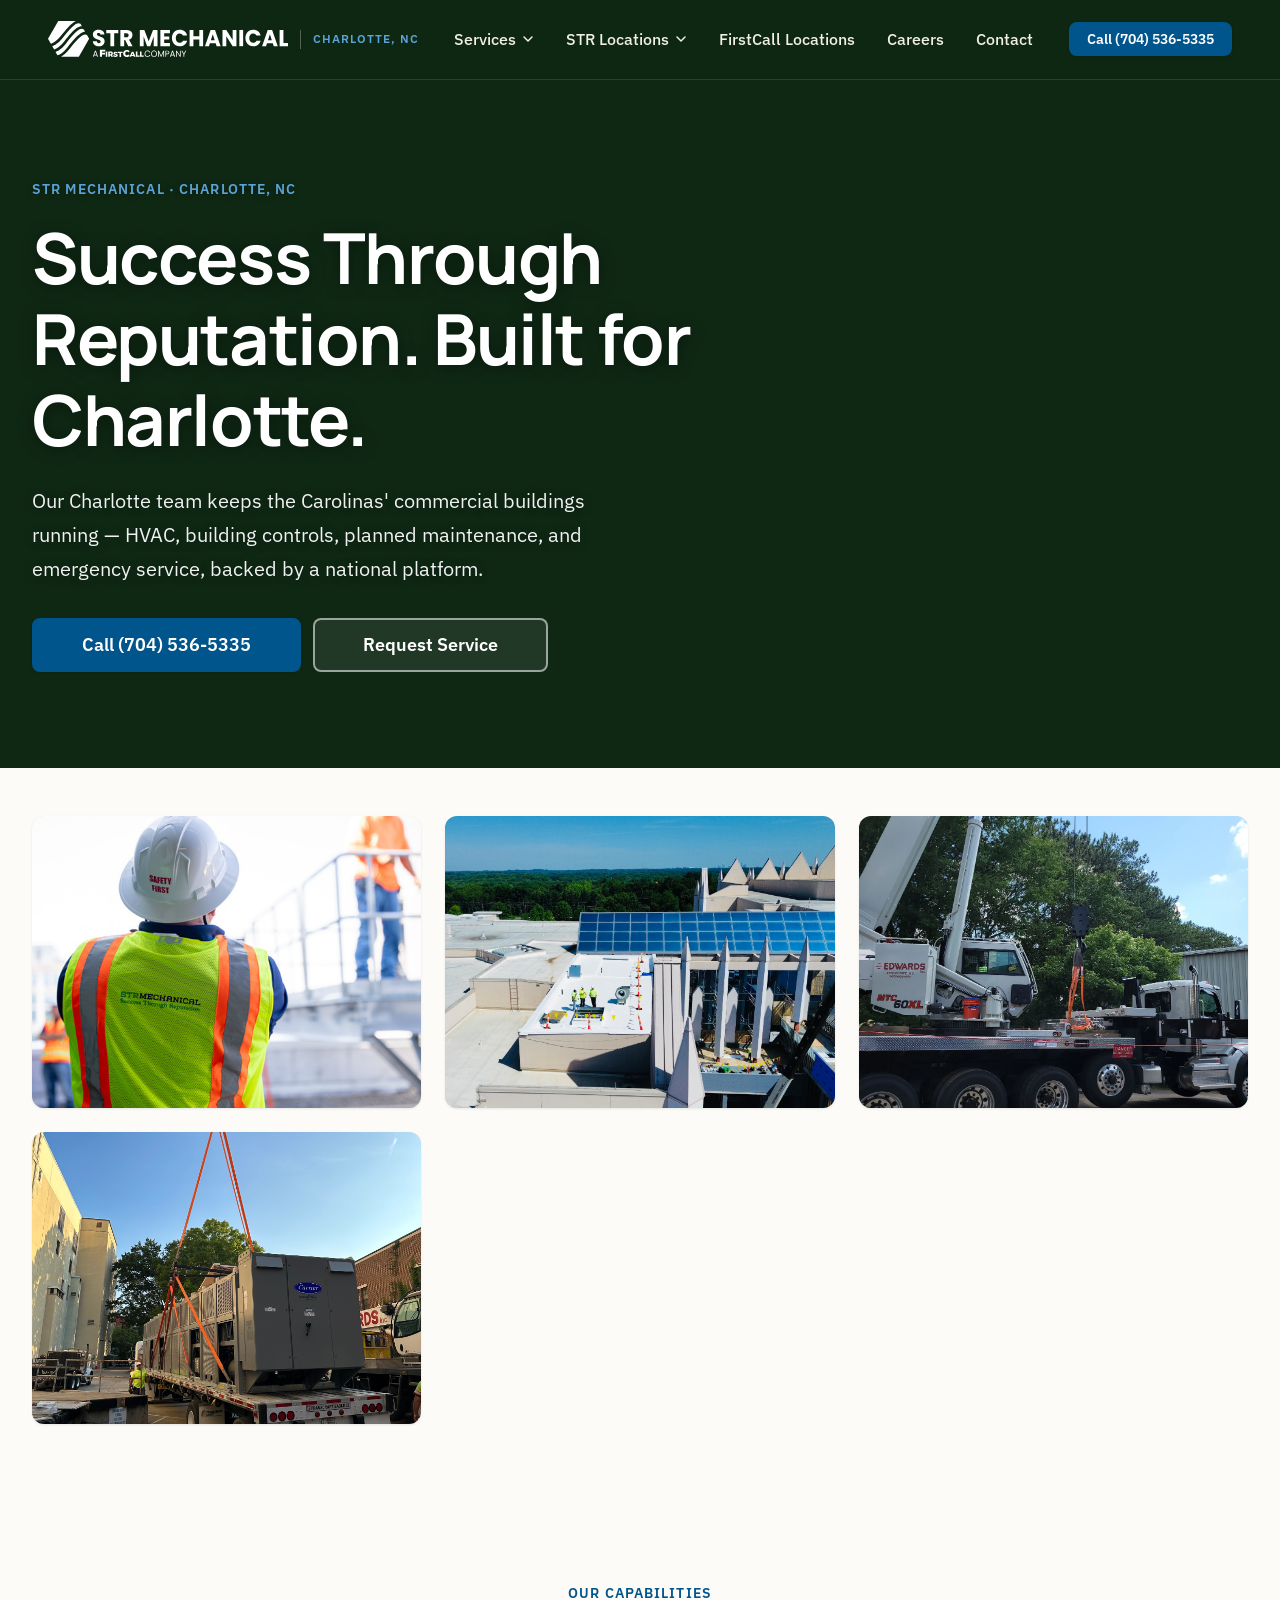
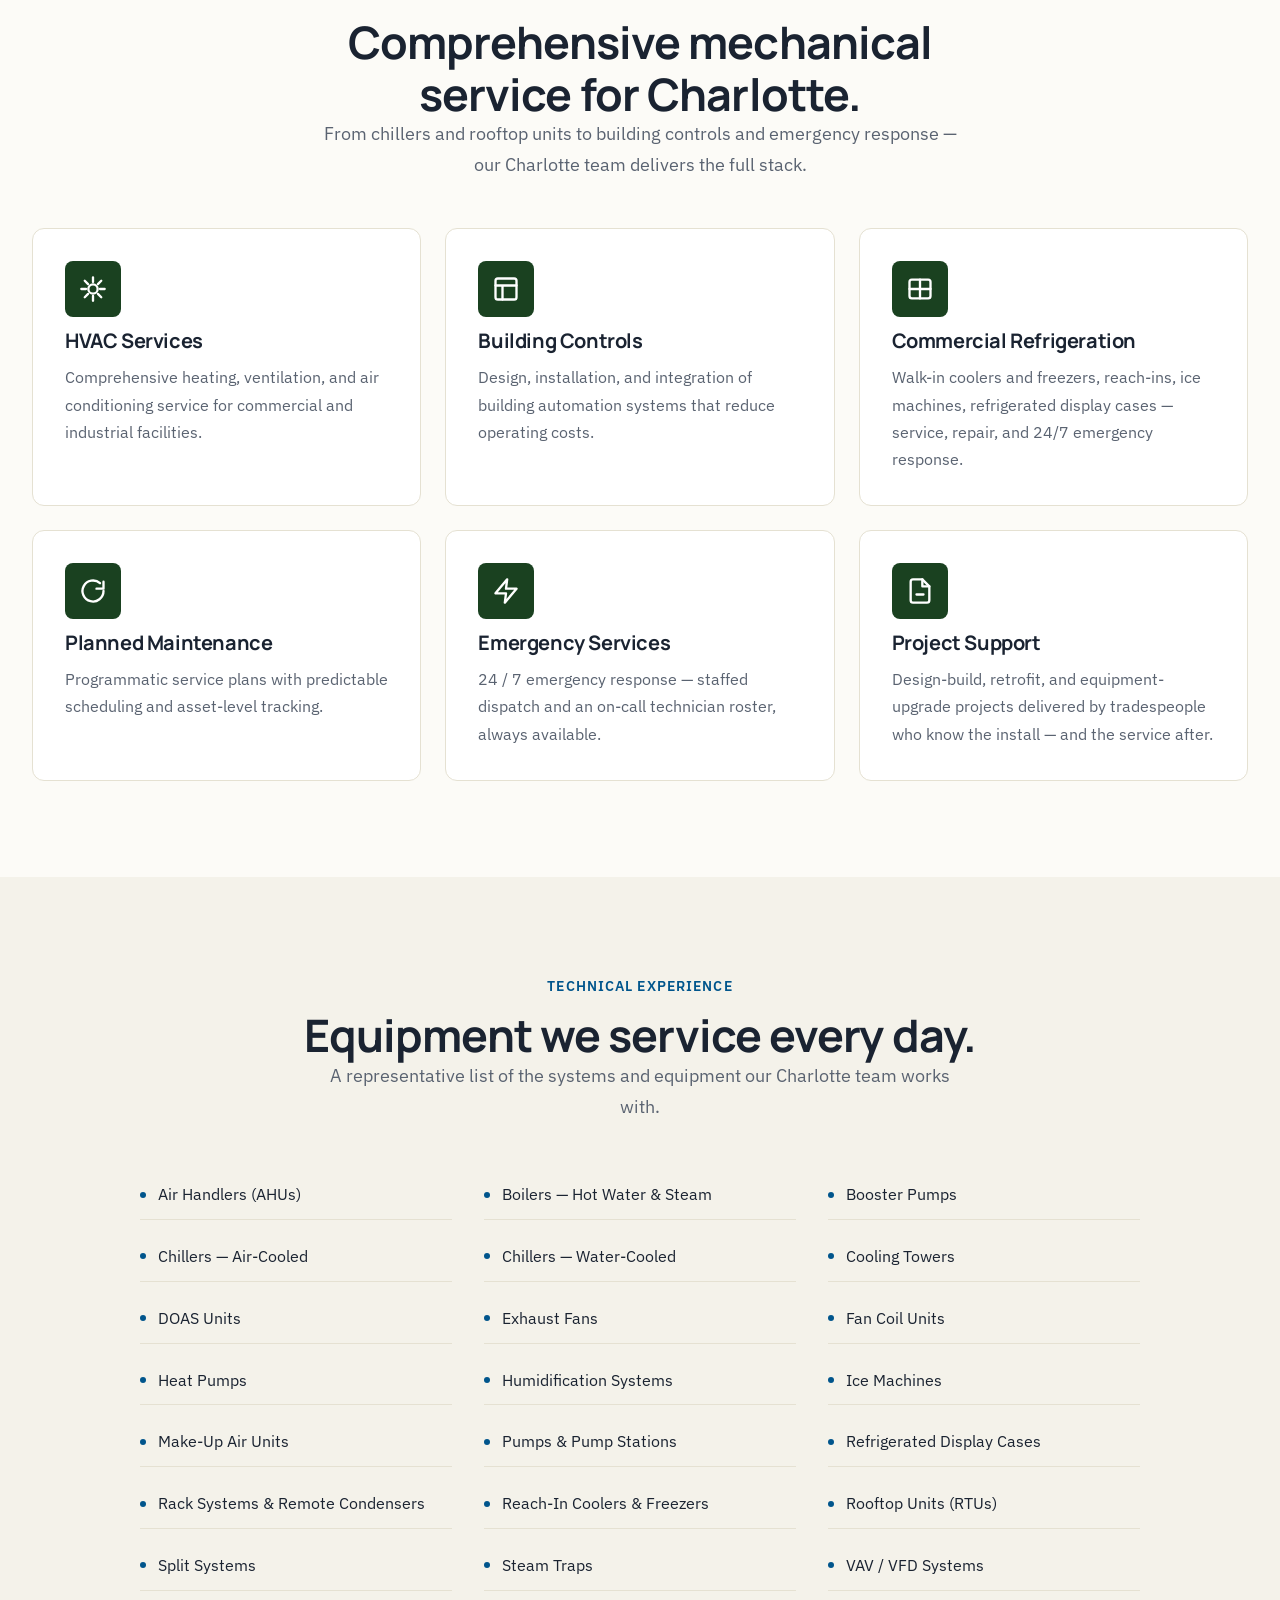
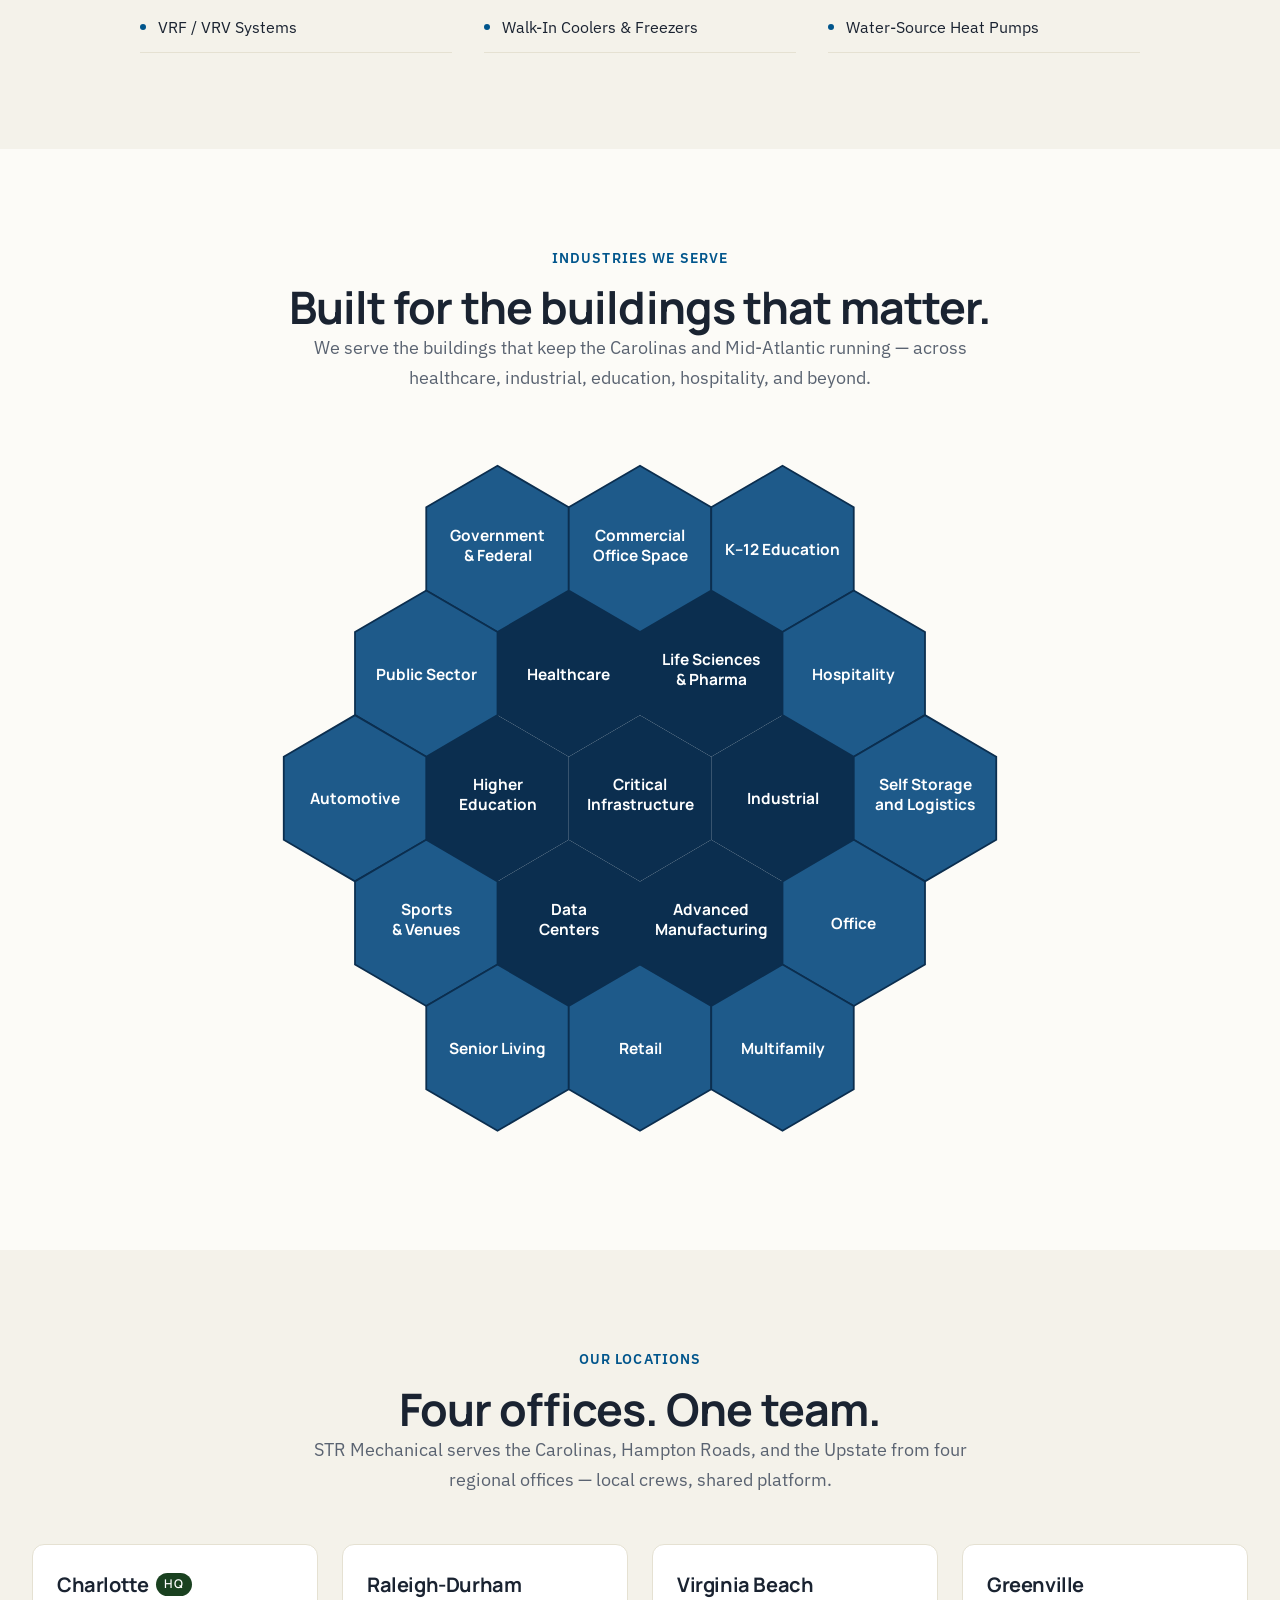
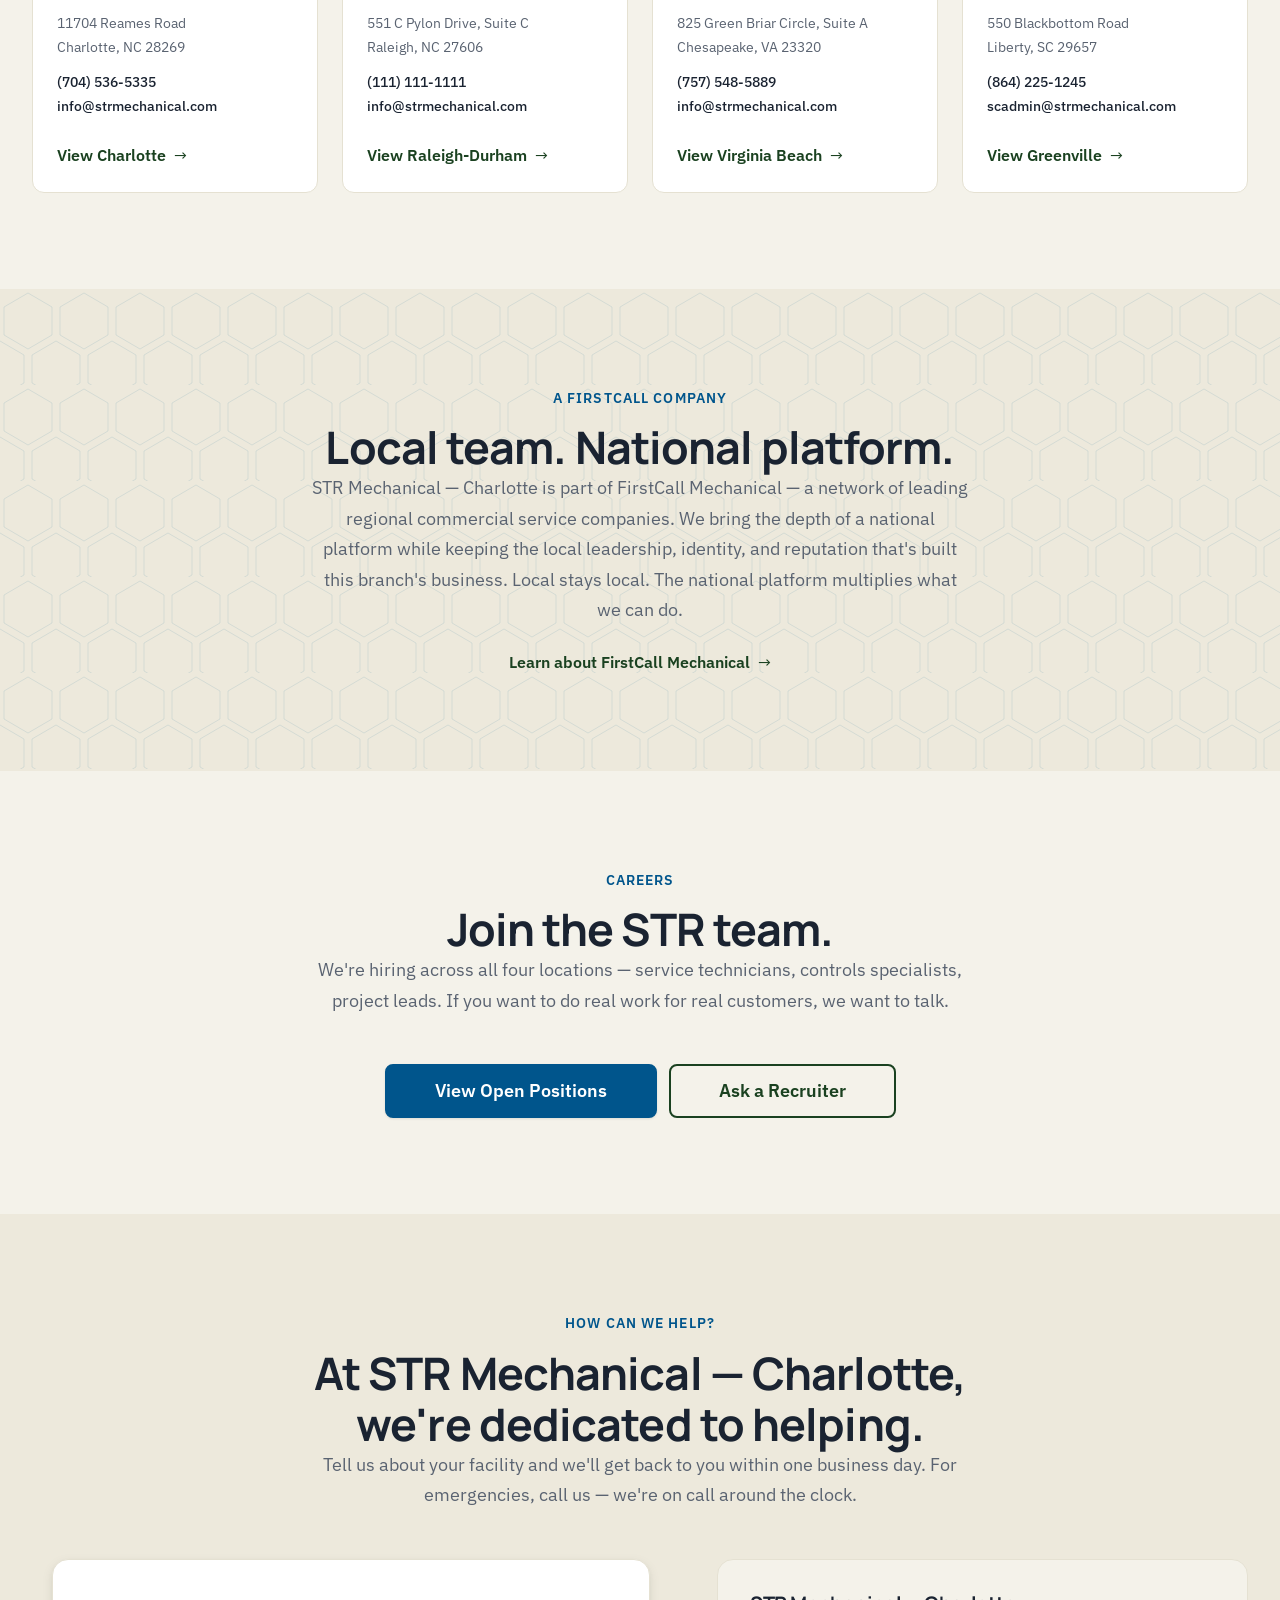
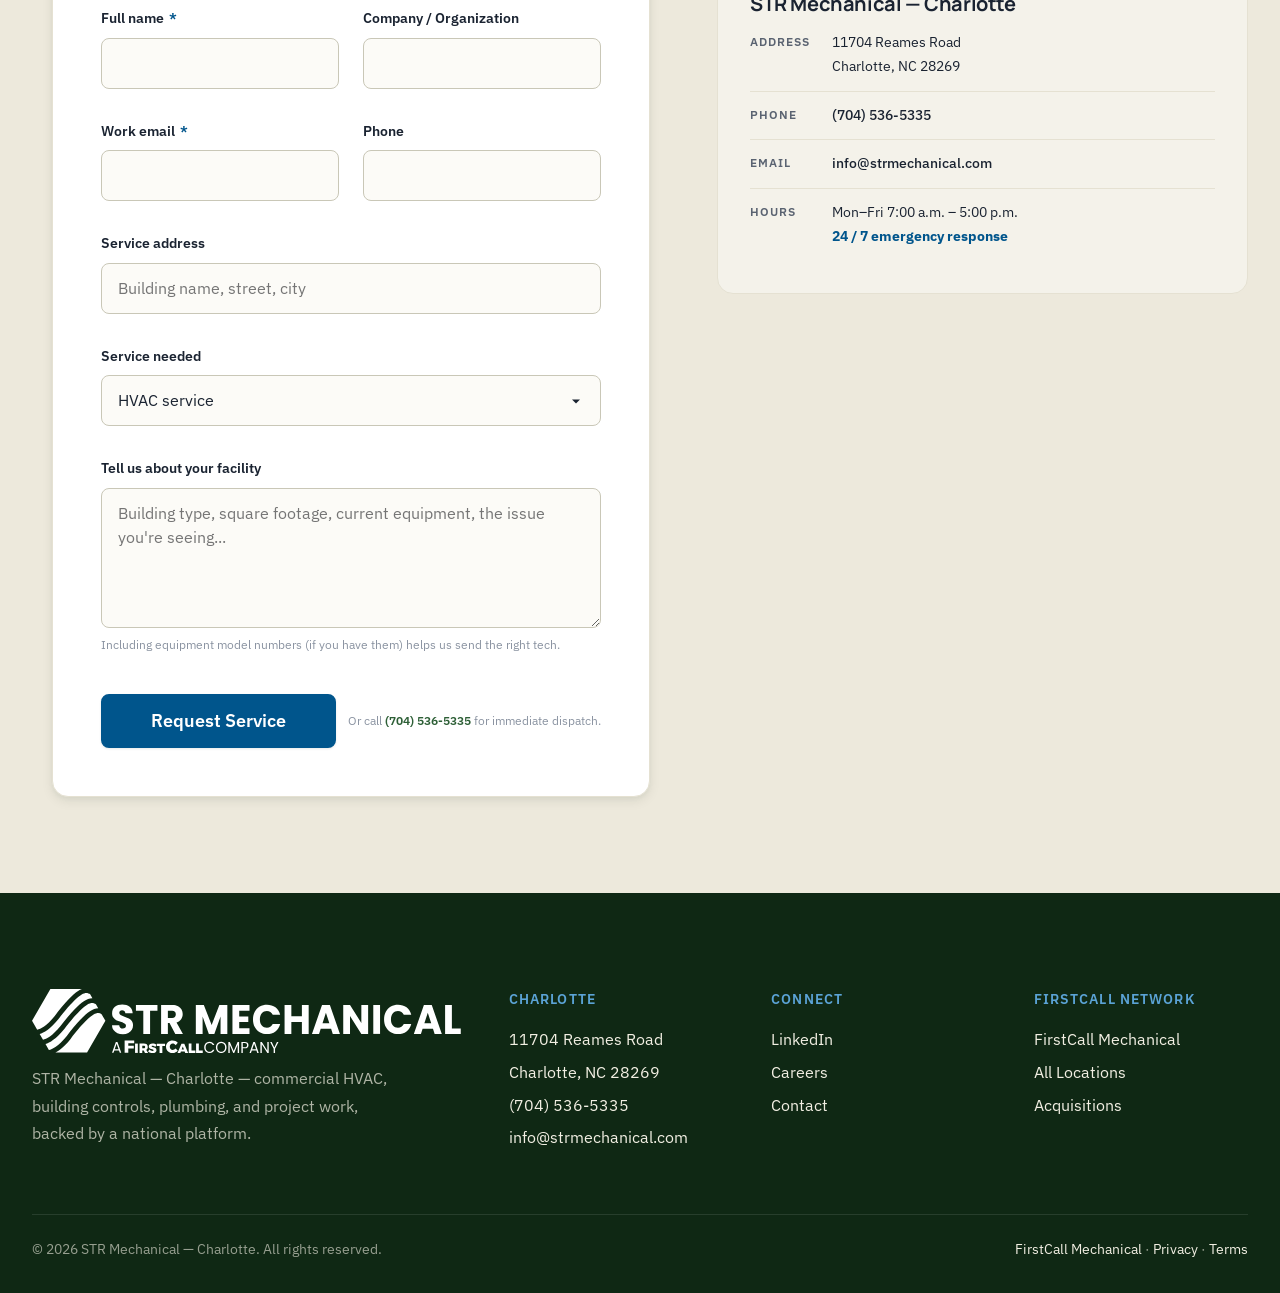
==== commit 7ff9fb14: "Add Commercial Refrigeration service page + wire into nav and equipment list - New services/commerci" ====
--- a/index.html
+++ b/index.html
@@ -1968,6 +1968,7 @@
           <div class="site-nav__dropdown" data-dropdown-menu>
             <a class="site-nav__dropdown-link" href="services/hvac.html">HVAC Services</a>
             <a class="site-nav__dropdown-link" href="services/building-controls.html">Building Controls</a>
+            <a class="site-nav__dropdown-link" href="services/commercial-refrigeration.html">Commercial Refrigeration</a>
             <a class="site-nav__dropdown-link" href="services/planned-maintenance.html">Planned Maintenance</a>
             <a class="site-nav__dropdown-link" href="services/emergency.html">Emergency Services</a>
             <a class="site-nav__dropdown-link" href="services/project-support.html">Project Support</a>
@@ -2080,6 +2081,14 @@
             <p class="capability__body">Design, installation, and integration of building automation systems that reduce operating costs.</p>
           </article>
           
+          <article class="capability" id="service-refrigeration">
+            <span class="capability__icon" aria-hidden="true">
+              <svg viewBox="0 0 24 24" fill="none" stroke="currentColor" stroke-width="2" stroke-linecap="round" stroke-linejoin="round"><rect x="3" y="4" width="18" height="16" rx="2"/><path d="M3 12h18M12 4v16"/></svg>
+            </span>
+            <h4 class="capability__title">Commercial Refrigeration</h4>
+            <p class="capability__body">Walk-in coolers and freezers, reach-ins, ice machines, refrigerated display cases — service, repair, and 24/7 emergency response.</p>
+          </article>
+          
           <article class="capability" id="service-planned">
             <span class="capability__icon" aria-hidden="true">
               <svg viewBox="0 0 24 24" fill="none" stroke="currentColor" stroke-width="2" stroke-linecap="round" stroke-linejoin="round"><path d="M21 12a9 9 0 1 1-3-6.7"/><path d="M21 4v6h-6"/></svg>
@@ -2141,10 +2150,18 @@
           
           <li>Humidification Systems</li>
           
+          <li>Ice Machines</li>
+          
           <li>Make-Up Air Units</li>
           
           <li>Pumps & Pump Stations</li>
           
+          <li>Refrigerated Display Cases</li>
+          
+          <li>Rack Systems & Remote Condensers</li>
+          
+          <li>Reach-In Coolers & Freezers</li>
+          
           <li>Rooftop Units (RTUs)</li>
           
           <li>Split Systems</li>
@@ -2154,6 +2171,8 @@
           <li>VAV / VFD Systems</li>
           
           <li>VRF / VRV Systems</li>
+          
+          <li>Walk-In Coolers & Freezers</li>
           
           <li>Water-Source Heat Pumps</li>
           
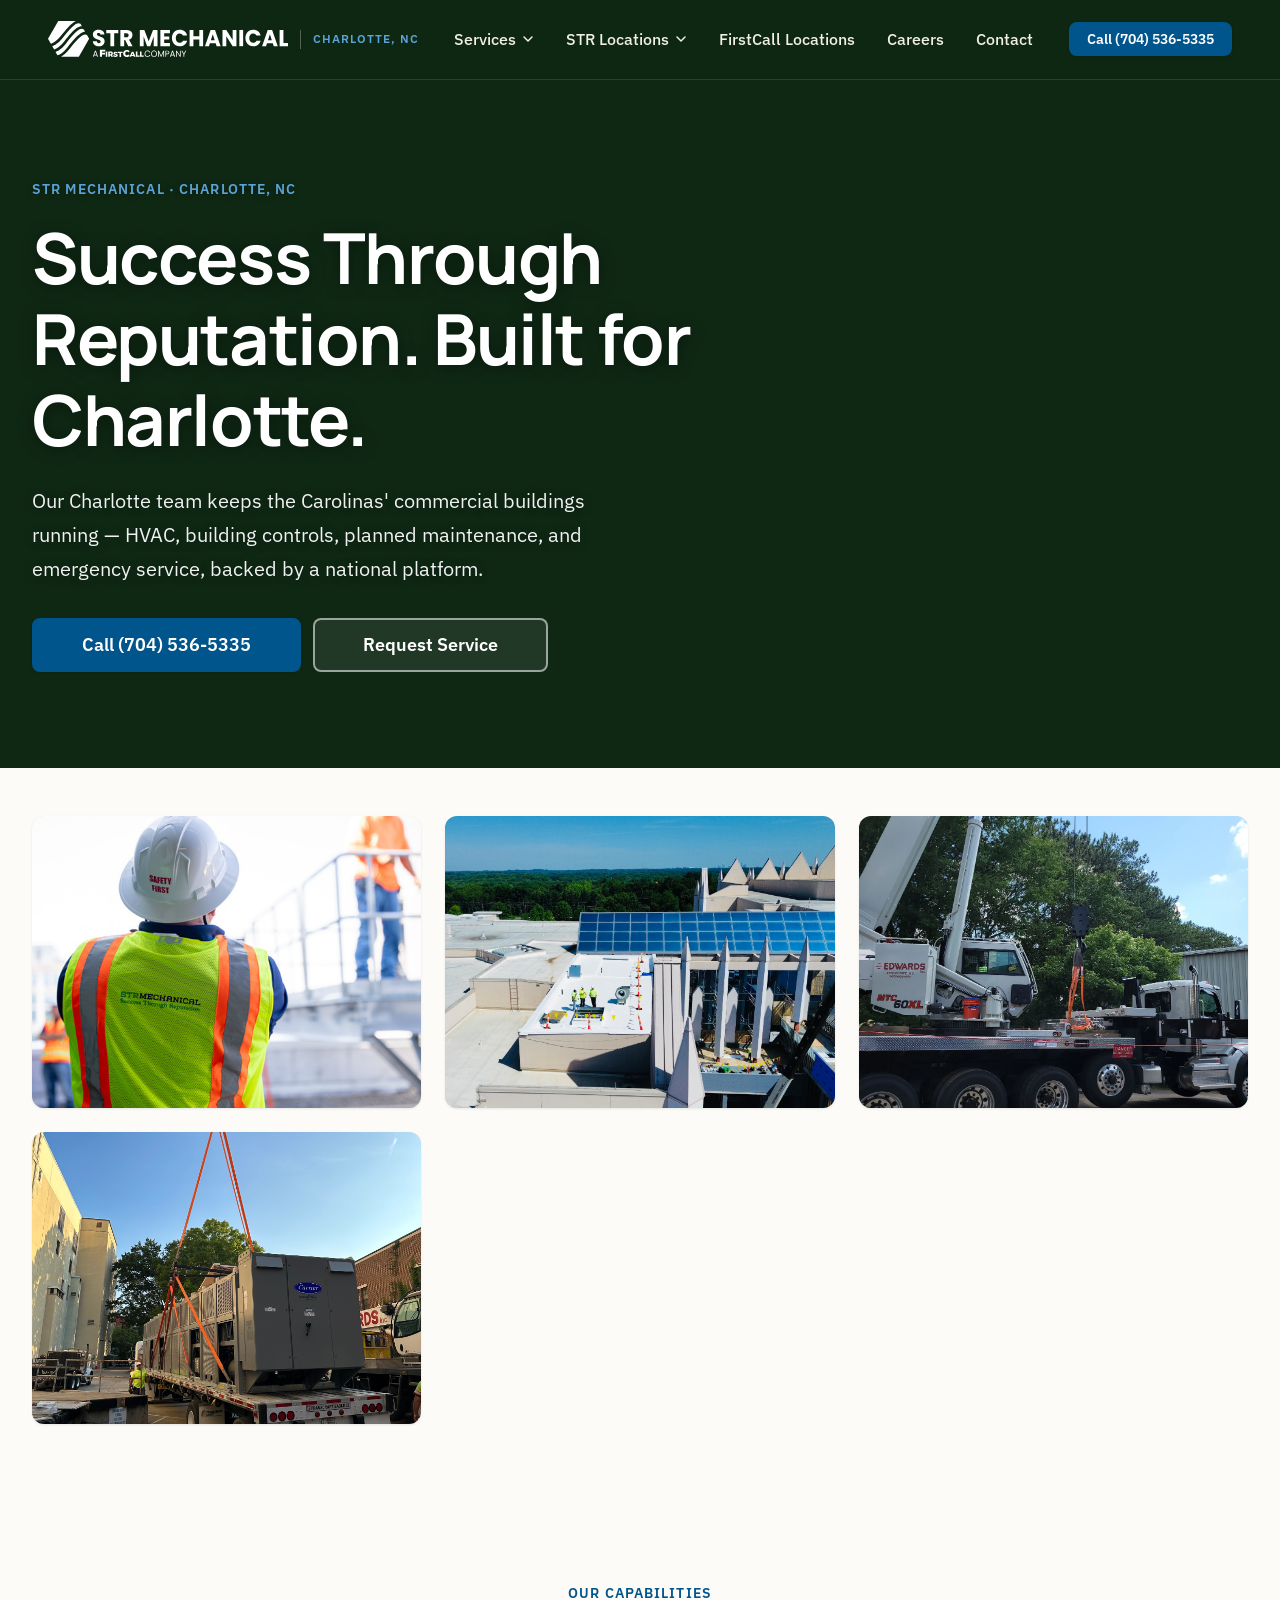
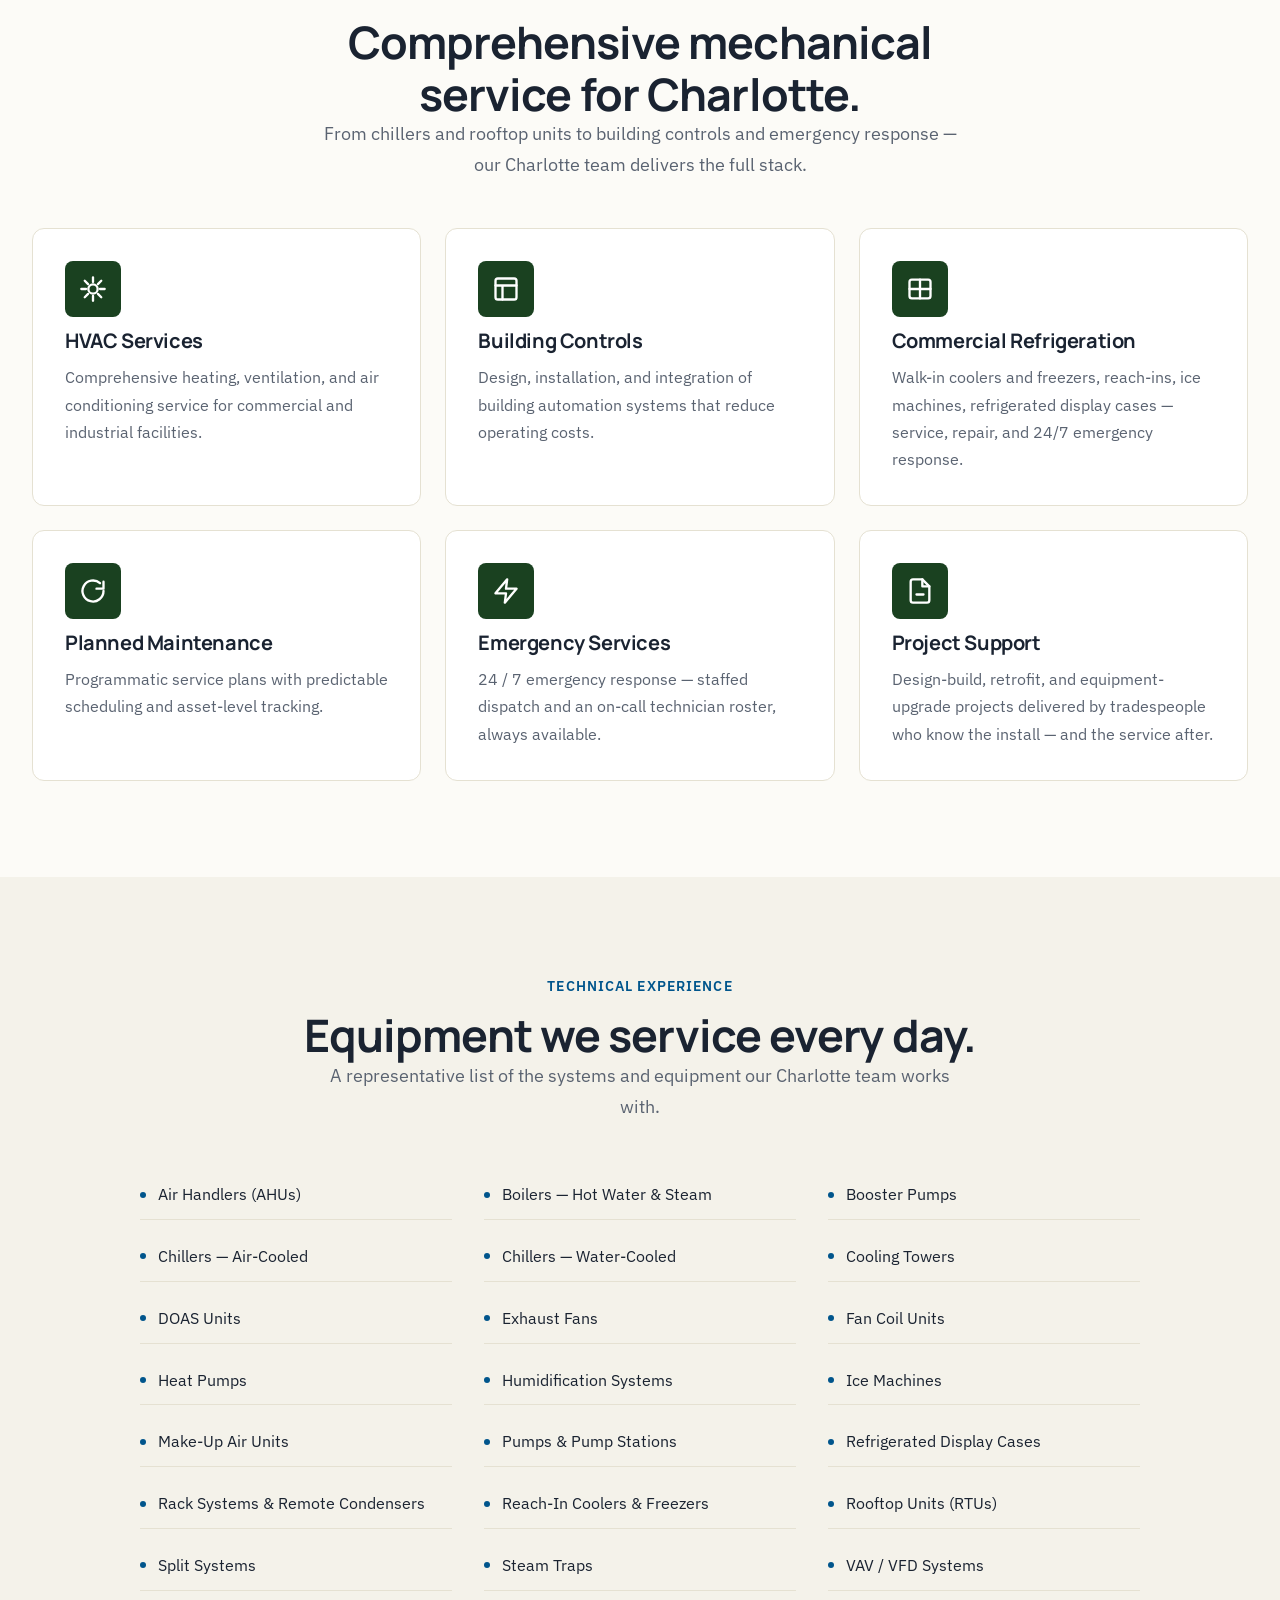
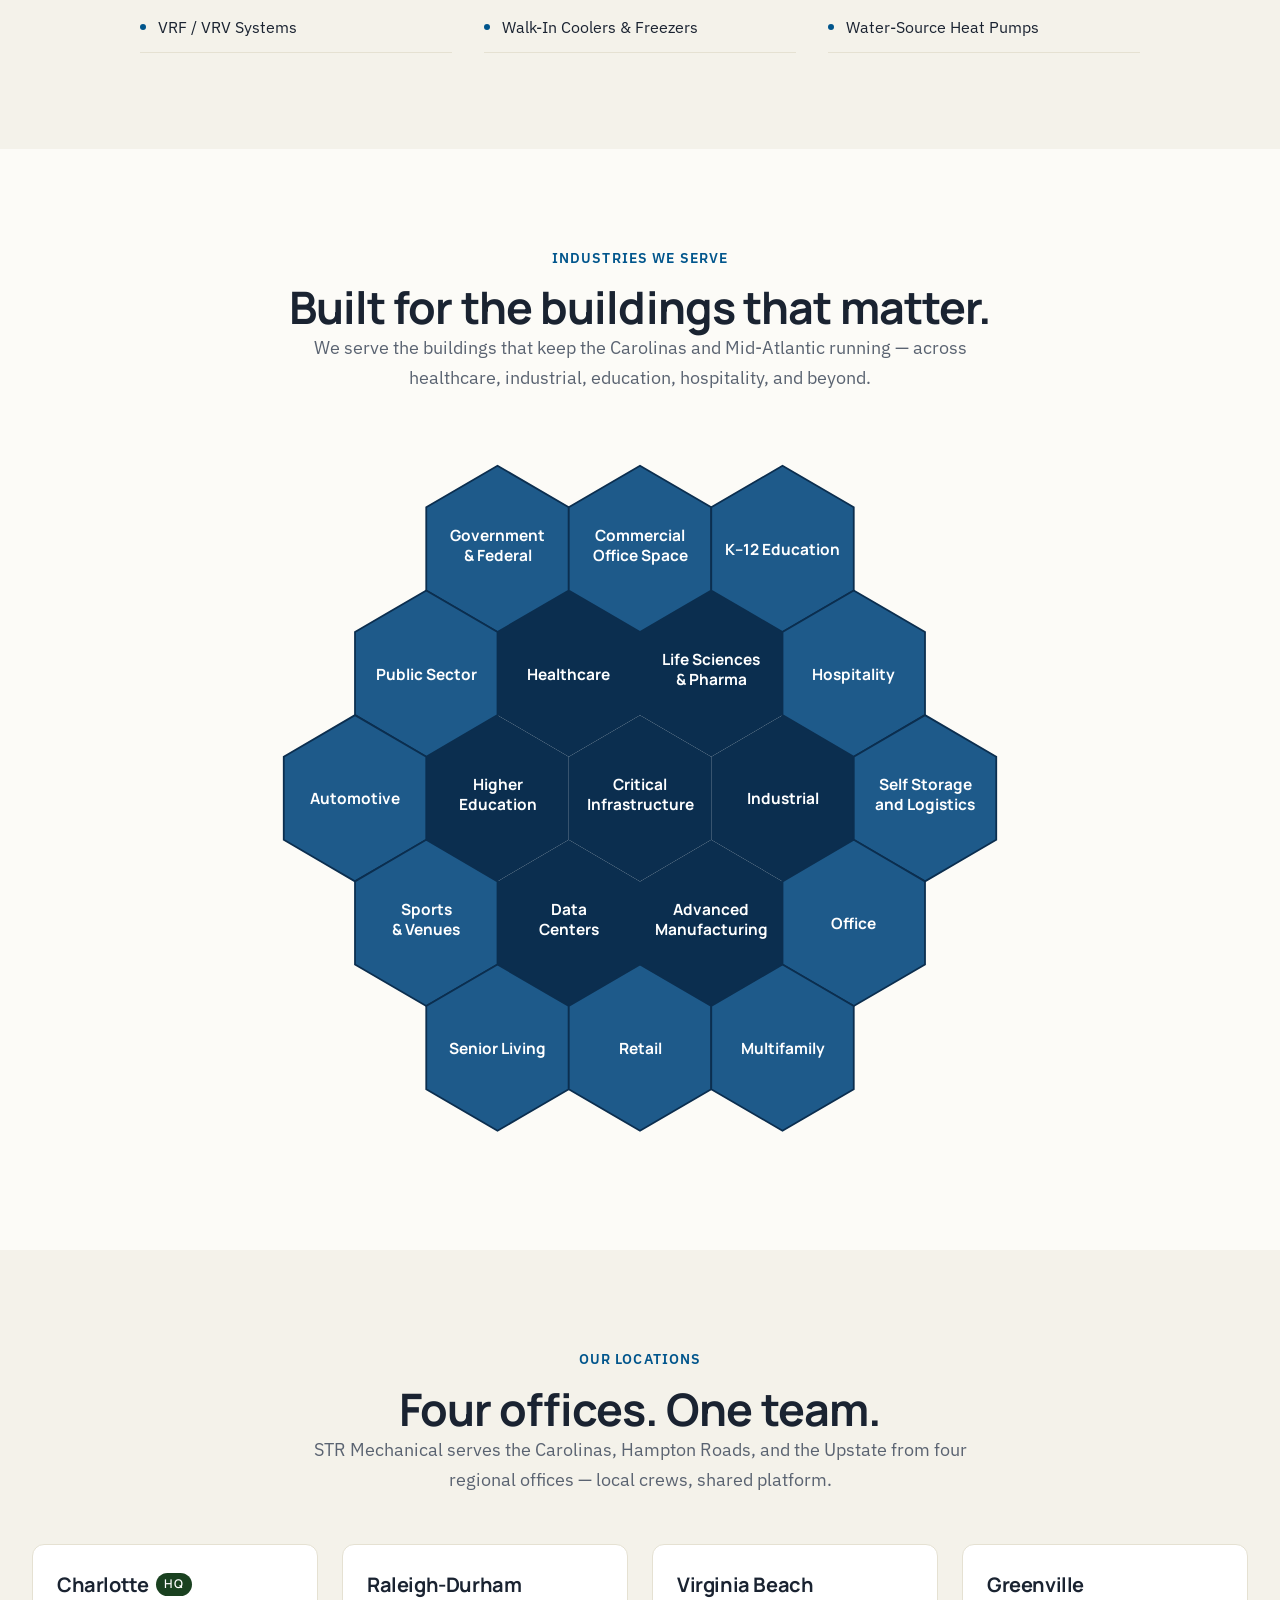
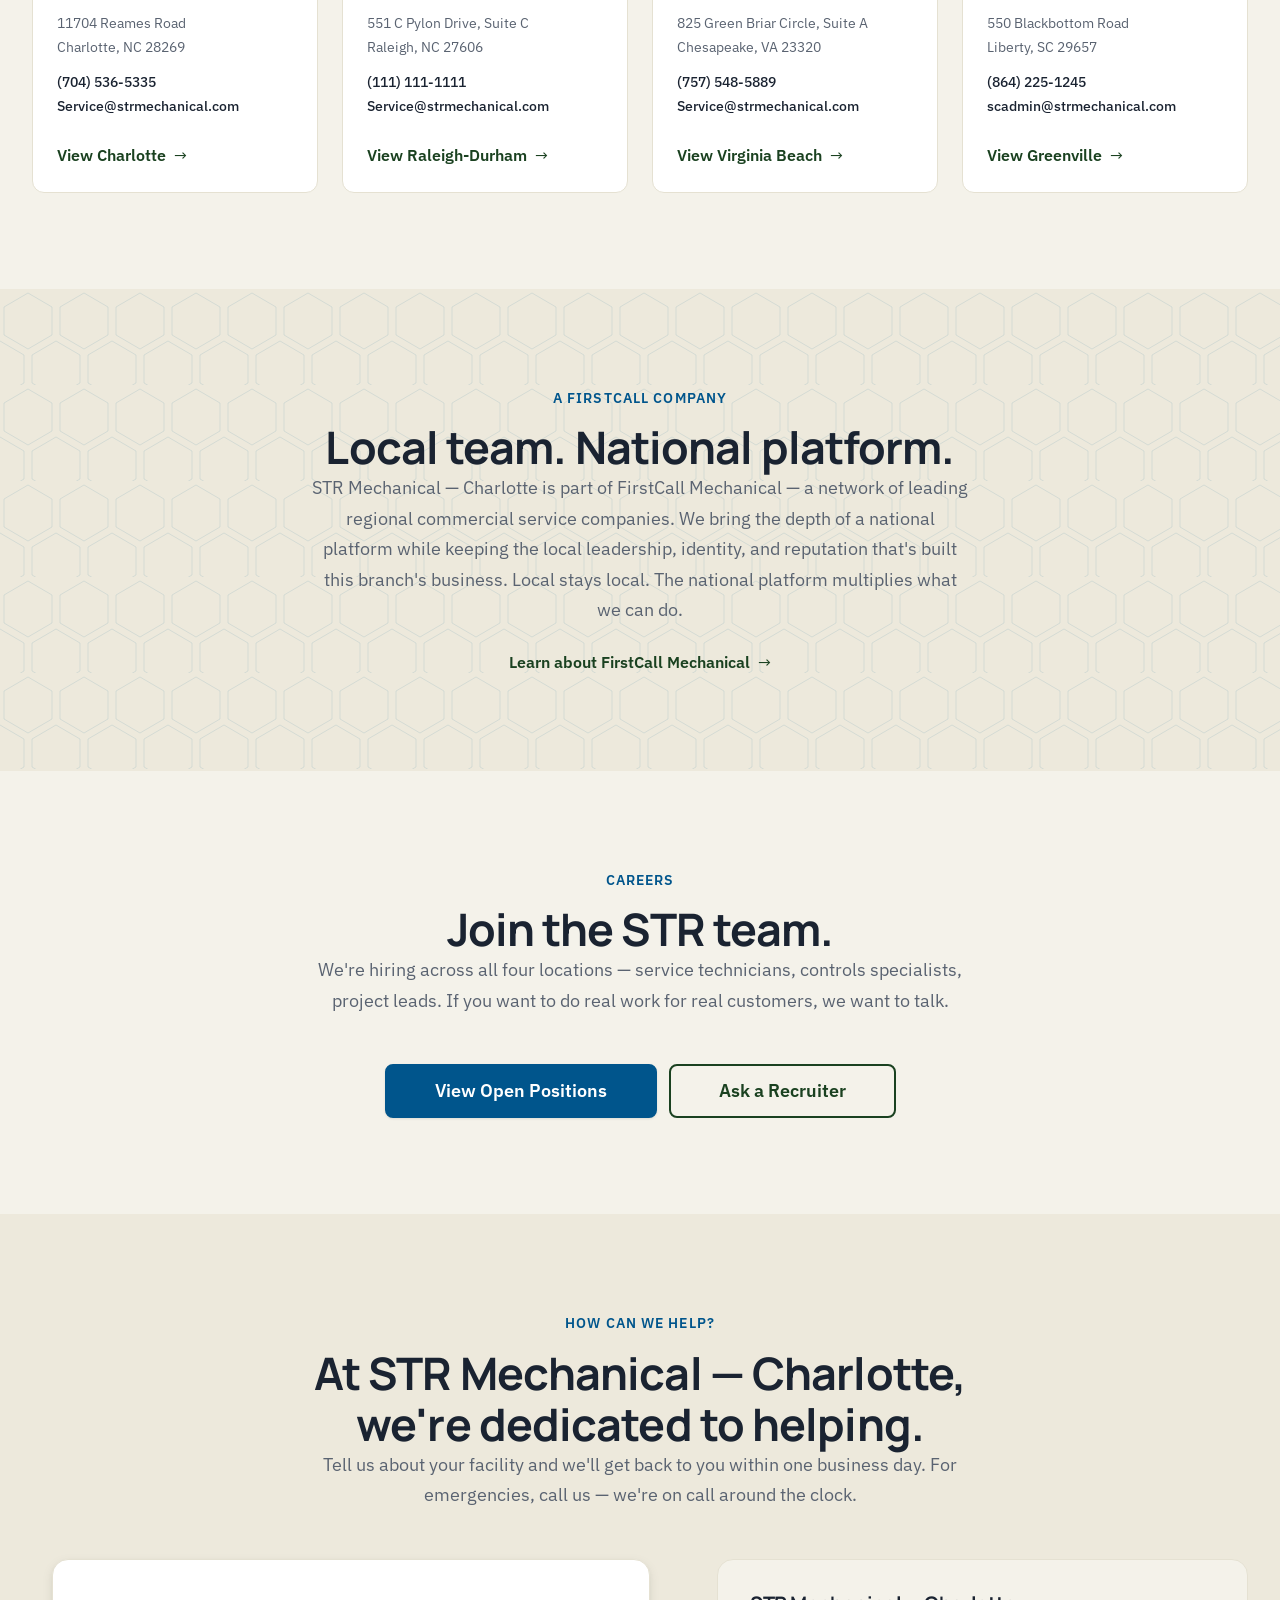
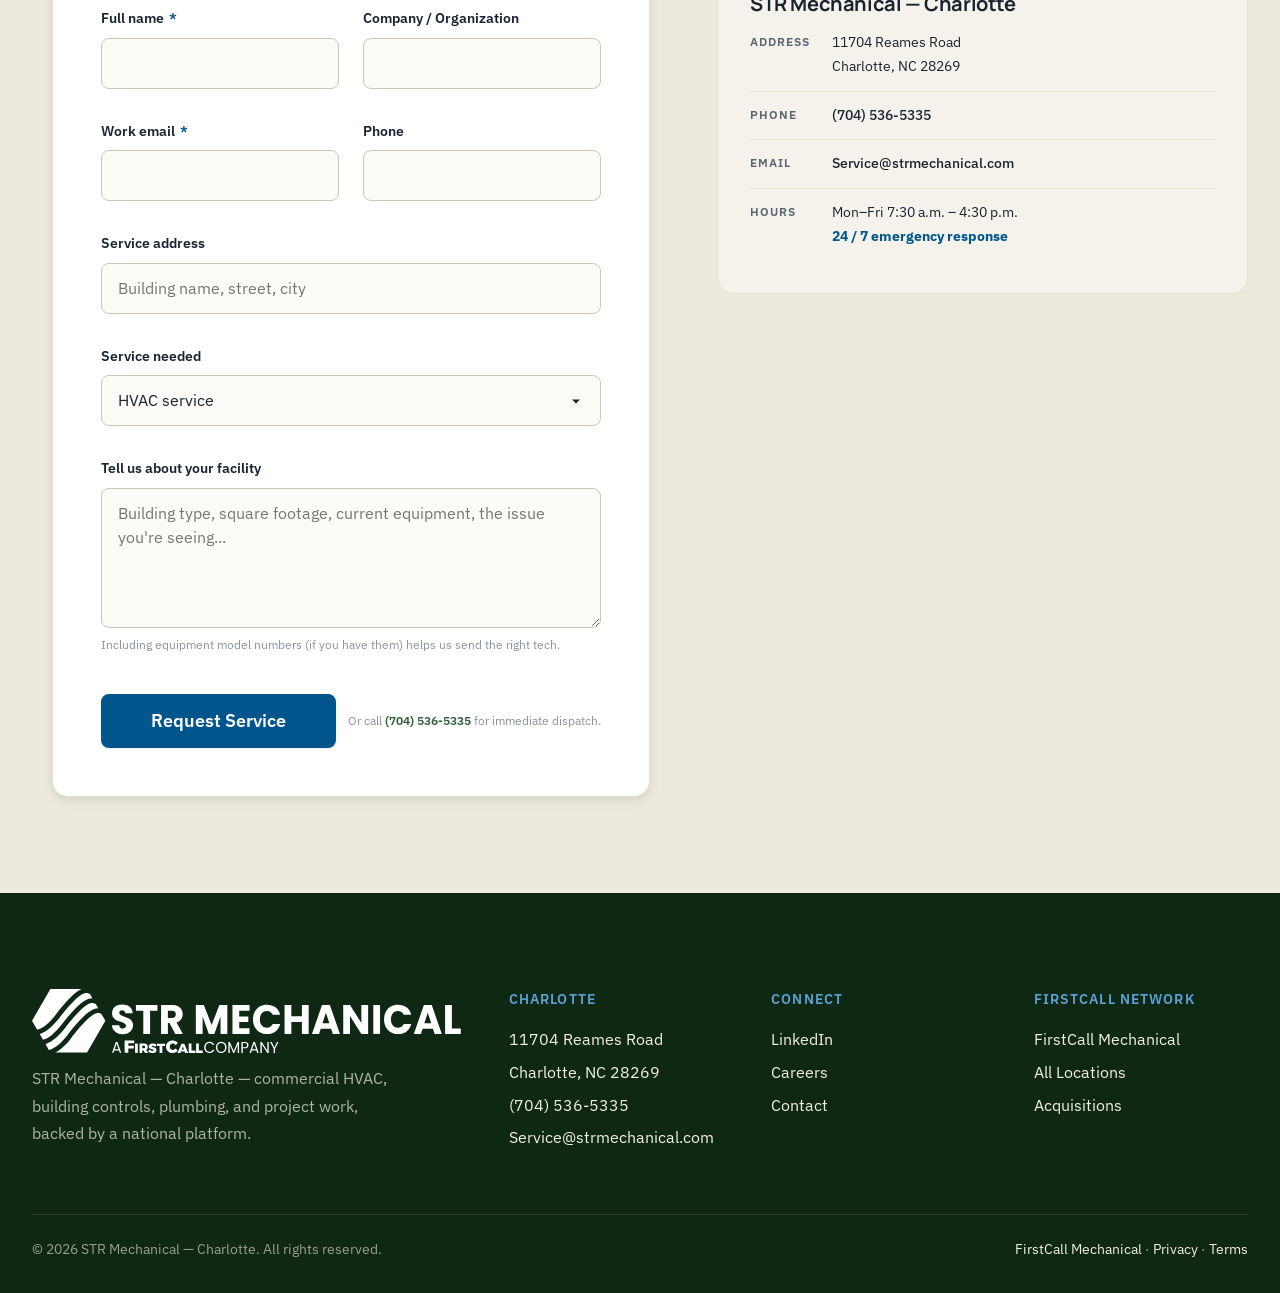
==== commit 5ee6a633: "Update STR contact info and wire Resend form with 5-layer anti-spam Contact info - Email: info@ → Se" ====
--- a/index.html
+++ b/index.html
@@ -49,7 +49,7 @@
     "name": "STR Mechanical — Charlotte",
     "image": "",
     "telephone": "+17045365335",
-    "email": "info@strmechanical.com",
+    "email": "Service@strmechanical.com",
     "url": "https://strmechanical.com",
     "address": {
       "@type": "PostalAddress",
@@ -64,7 +64,7 @@
       "latitude": 35.347,
       "longitude": -80.846
     },
-    "openingHours": "Mo-Fr 07:00-17:00",
+    "openingHours": "Mo-Fr 07:30-16:30",
     "parentOrganization": {
       "@type": "Organization",
       "name": "FirstCall Mechanical",
@@ -2311,7 +2311,7 @@
             <p class="location-card__addr">11704 Reames Road<br>Charlotte, NC 28269</p>
             <p class="location-card__contact">
               <a href="tel:+17045365335">(704) 536-5335</a><br>
-              <a href="mailto:info@strmechanical.com">info@strmechanical.com</a>
+              <a href="mailto:Service@strmechanical.com">Service@strmechanical.com</a>
             </p>
             <a href="index.html" class="link-arrow">View Charlotte</a>
           </article>
@@ -2321,7 +2321,7 @@
             <p class="location-card__addr">551 C Pylon Drive, Suite C<br>Raleigh, NC 27606</p>
             <p class="location-card__contact">
               <a href="tel:+11111111111">(111) 111-1111</a><br>
-              <a href="mailto:info@strmechanical.com">info@strmechanical.com</a>
+              <a href="mailto:Service@strmechanical.com">Service@strmechanical.com</a>
             </p>
             <a href="raleigh-durham.html" class="link-arrow">View Raleigh-Durham</a>
           </article>
@@ -2331,7 +2331,7 @@
             <p class="location-card__addr">825 Green Briar Circle, Suite A<br>Chesapeake, VA 23320</p>
             <p class="location-card__contact">
               <a href="tel:+17575485889">(757) 548-5889</a><br>
-              <a href="mailto:info@strmechanical.com">info@strmechanical.com</a>
+              <a href="mailto:Service@strmechanical.com">Service@strmechanical.com</a>
             </p>
             <a href="virginia-beach.html" class="link-arrow">View Virginia Beach</a>
           </article>
@@ -2390,7 +2390,10 @@
         </div>
 
         <div class="contact-row">
-          <form class="service-form" action="#" method="post" novalidate>
+          <form class="service-form" action="/api/contact" method="POST" data-form-handler novalidate>
+            <input type="hidden" name="_form" value="str-charlotte-contact" />
+            <input type="hidden" name="_ts" value="" />
+            <input type="text" name="_honeypot" tabindex="-1" autocomplete="off" aria-hidden="true" style="position:absolute;left:-9999px;width:1px;height:1px;opacity:0;pointer-events:none" />
             <div class="form-grid">
               <div class="form-field">
                 <label class="form-label" for="f-name">Full name <span class="required">*</span></label>
@@ -2429,6 +2432,8 @@
                 <span class="form-help">Including equipment model numbers (if you have them) helps us send the right tech.</span>
               </div>
             </div>
+            <div class="cf-turnstile" data-sitekey="0x4AAAAAADTTEXP88lgQc1tE" data-theme="auto" style="margin-top:1rem"></div>
+            <div data-form-error role="alert" hidden style="margin-top:1rem;padding:0.75rem 1rem;background:#FEF2F2;border:1px solid #FCA5A5;color:#7F1D1D;border-radius:8px;font-size:0.875rem"></div>
             <div class="form-actions">
               <button type="submit" class="btn btn--primary btn--lg">Request Service</button>
               <span class="form-help">Or call <a href="tel:+17045365335" style="font-weight: 600">(704) 536-5335</a> for immediate dispatch.</span>
@@ -2450,12 +2455,12 @@
             </div>
             <div class="contact-card__row">
               <div class="contact-card__label">Email</div>
-              <div class="contact-card__value"><a href="mailto:info@strmechanical.com">info@strmechanical.com</a></div>
+              <div class="contact-card__value"><a href="mailto:Service@strmechanical.com">Service@strmechanical.com</a></div>
             </div>
             <div class="contact-card__row">
               <div class="contact-card__label">Hours</div>
               <div class="contact-card__value">
-                Mon–Fri 7:00 a.m. – 5:00 p.m.<br>
+                Mon–Fri 7:30 a.m. – 4:30 p.m.<br>
                 <strong style="color: var(--color-accent);">24 / 7 emergency response</strong>
               </div>
             </div>
@@ -2532,7 +2537,7 @@
             <li><span>11704 Reames Road</span></li>
             <li><span>Charlotte, NC 28269</span></li>
             <li><a href="tel:+17045365335">(704) 536-5335</a></li>
-            <li><a href="mailto:info@strmechanical.com">info@strmechanical.com</a></li>
+            <li><a href="mailto:Service@strmechanical.com">Service@strmechanical.com</a></li>
           </ul>
           
         </div>
@@ -2780,6 +2785,89 @@
     update();
   }
 
+  /* ---------- Contact form: time-stamp + async submit ----------
+     For any <form data-form-handler> on the page:
+       1. Stamp the page-load time into the hidden _ts field. The worker's
+          min-submit-time check rejects submissions where (now - _ts) < 3 s.
+          Bots that POST directly to /api/contact never run this, so _ts
+          stays empty and the worker silently drops them.
+       2. Intercept submit, POST FormData to /api/contact.
+       3. On success: replace the form with an inline "thanks" panel.
+       4. On error: surface the message in [data-form-error] and re-enable
+          the submit button. */
+  function initContactForm() {
+    var forms = document.querySelectorAll("form[data-form-handler]");
+    if (!forms.length) return;
+
+    forms.forEach(function (form) {
+      var tsField = form.querySelector('input[name="_ts"]');
+      if (tsField) tsField.value = String(Date.now());
+
+      form.addEventListener("submit", function (e) {
+        e.preventDefault();
+        submitContactForm(form);
+      });
+    });
+  }
+
+  function submitContactForm(form) {
+    var btn = form.querySelector('button[type="submit"], input[type="submit"]');
+    var errBox = form.querySelector("[data-form-error]");
+    var origLabel = btn ? (btn.tagName === "INPUT" ? btn.value : btn.textContent) : null;
+
+    if (errBox) { errBox.hidden = true; errBox.textContent = ""; }
+    if (btn) {
+      btn.disabled = true;
+      if (btn.tagName === "INPUT") btn.value = "Sending…";
+      else btn.textContent = "Sending…";
+    }
+
+    fetch("/api/contact", {
+      method: "POST",
+      body: new FormData(form),
+      headers: { "Accept": "application/json" },
+    })
+      .then(function (r) { return r.json().then(function (body) { return { ok: r.ok, body: body }; }); })
+      .then(function (res) {
+        if (res.ok && res.body && res.body.ok) {
+          showContactFormSuccess(form);
+        } else {
+          var msg = (res.body && res.body.error) || "Submission failed. Please try again.";
+          throw new Error(msg);
+        }
+      })
+      .catch(function (err) {
+        if (errBox) {
+          errBox.textContent = "Sorry — we couldn't send your message. " + err.message;
+          errBox.hidden = false;
+        } else {
+          alert("Sorry — we couldn't send your message. " + err.message);
+        }
+        if (btn) {
+          btn.disabled = false;
+          if (btn.tagName === "INPUT") btn.value = origLabel;
+          else btn.textContent = origLabel;
+        }
+        // Reset the Turnstile widget so the user can retry.
+        if (window.turnstile && typeof window.turnstile.reset === "function") {
+          try { window.turnstile.reset(); } catch (_) { /* widget missing or already reset */ }
+        }
+      });
+  }
+
+  function showContactFormSuccess(form) {
+    var panel = document.createElement("div");
+    panel.setAttribute("role", "status");
+    panel.setAttribute("aria-live", "polite");
+    panel.style.cssText =
+      "padding:40px 24px;background:#F4F2EA;border:1px solid #E5E1D2;border-radius:12px;text-align:center;color:#1a2331";
+    panel.innerHTML =
+      '<div style="font-family:Manrope,system-ui,sans-serif;font-size:1.5rem;font-weight:700;margin-bottom:8px">Thanks &mdash; we&rsquo;ll be in touch.</div>' +
+      '<div style="color:#5a6371;font-size:1rem">Your message is on its way. We&rsquo;ll respond as soon as we can.</div>';
+    form.replaceWith(panel);
+    panel.scrollIntoView({ behavior: "smooth", block: "center" });
+  }
+
   /* ---------- Boot ---------- */
   function boot() {
     initMobileNav();
@@ -2789,6 +2877,7 @@
     initIndustries();
     initHeroVideo();
     initHeroParallax();
+    initContactForm();
   }
 
   if (document.readyState === "loading") {
@@ -2799,5 +2888,6 @@
 })();
 
   </script>
+  <script src="https://challenges.cloudflare.com/turnstile/v0/api.js" async defer></script>
 </body>
 </html>
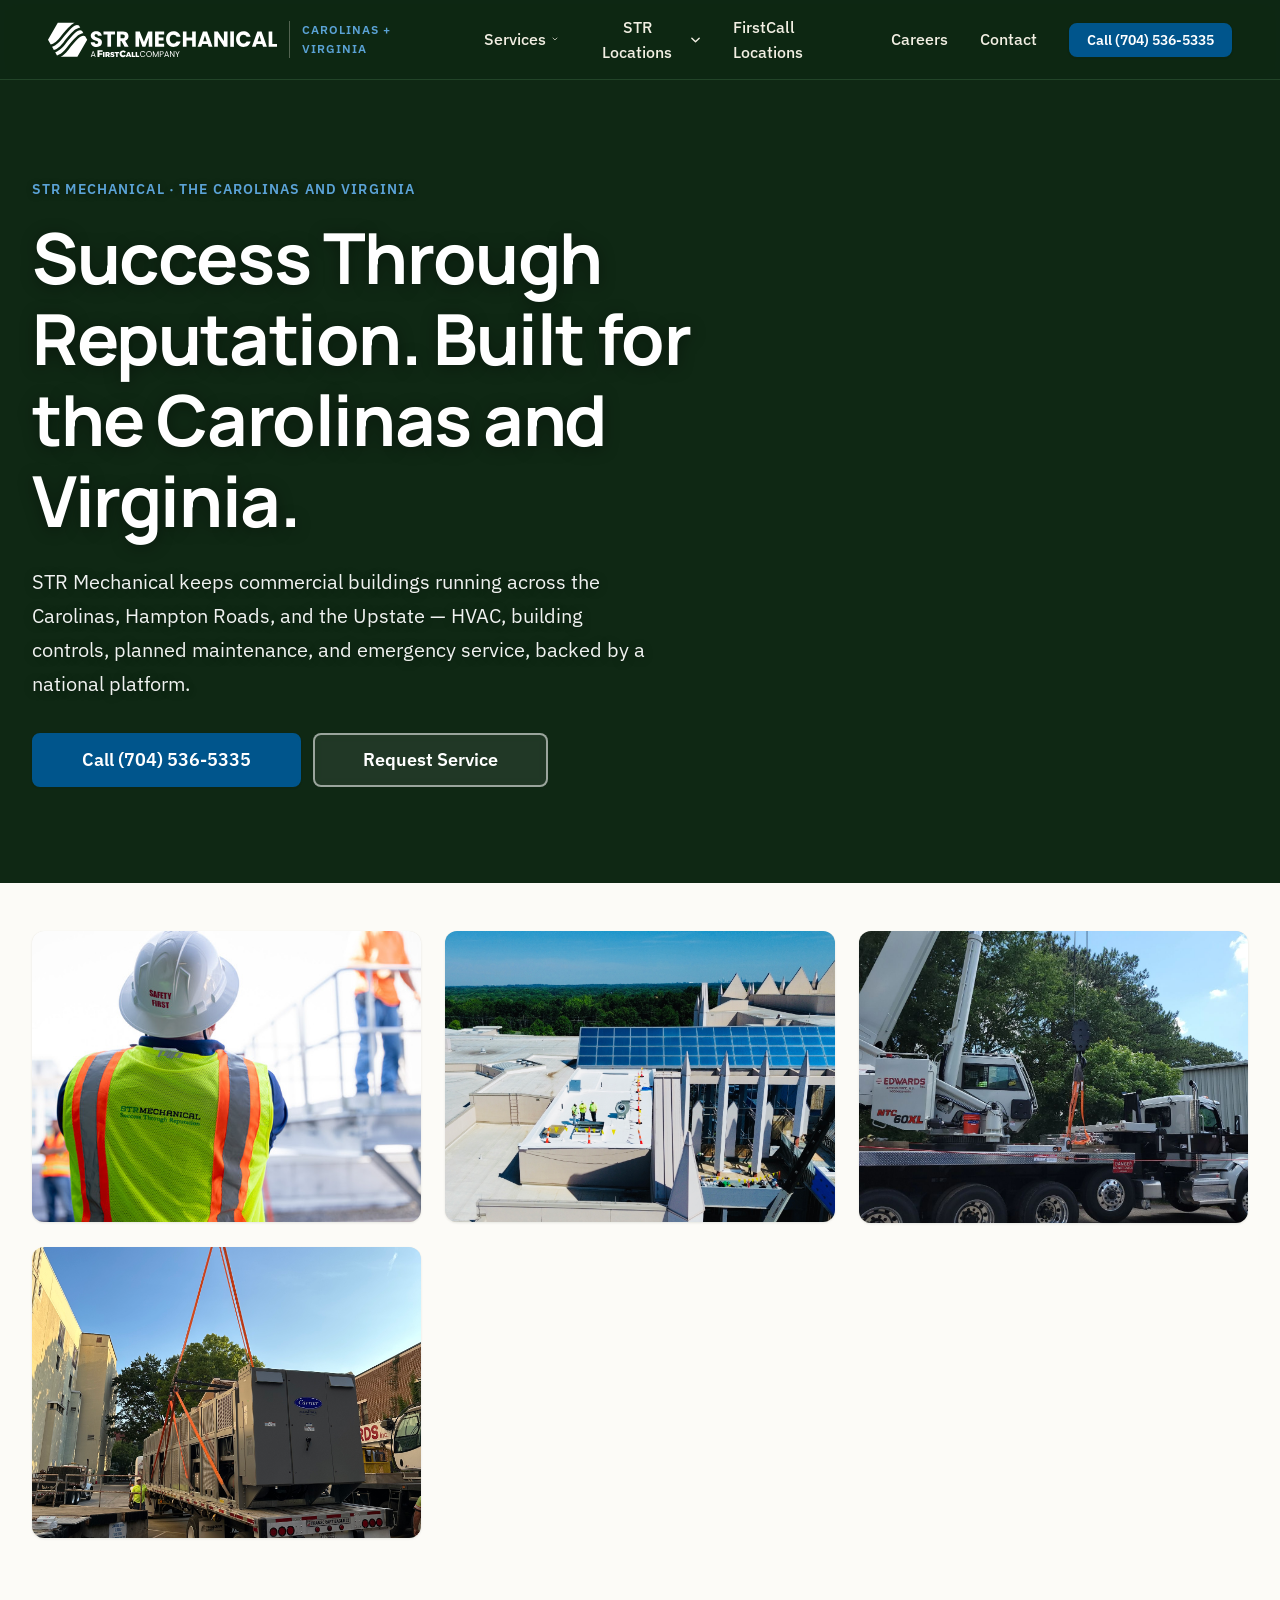
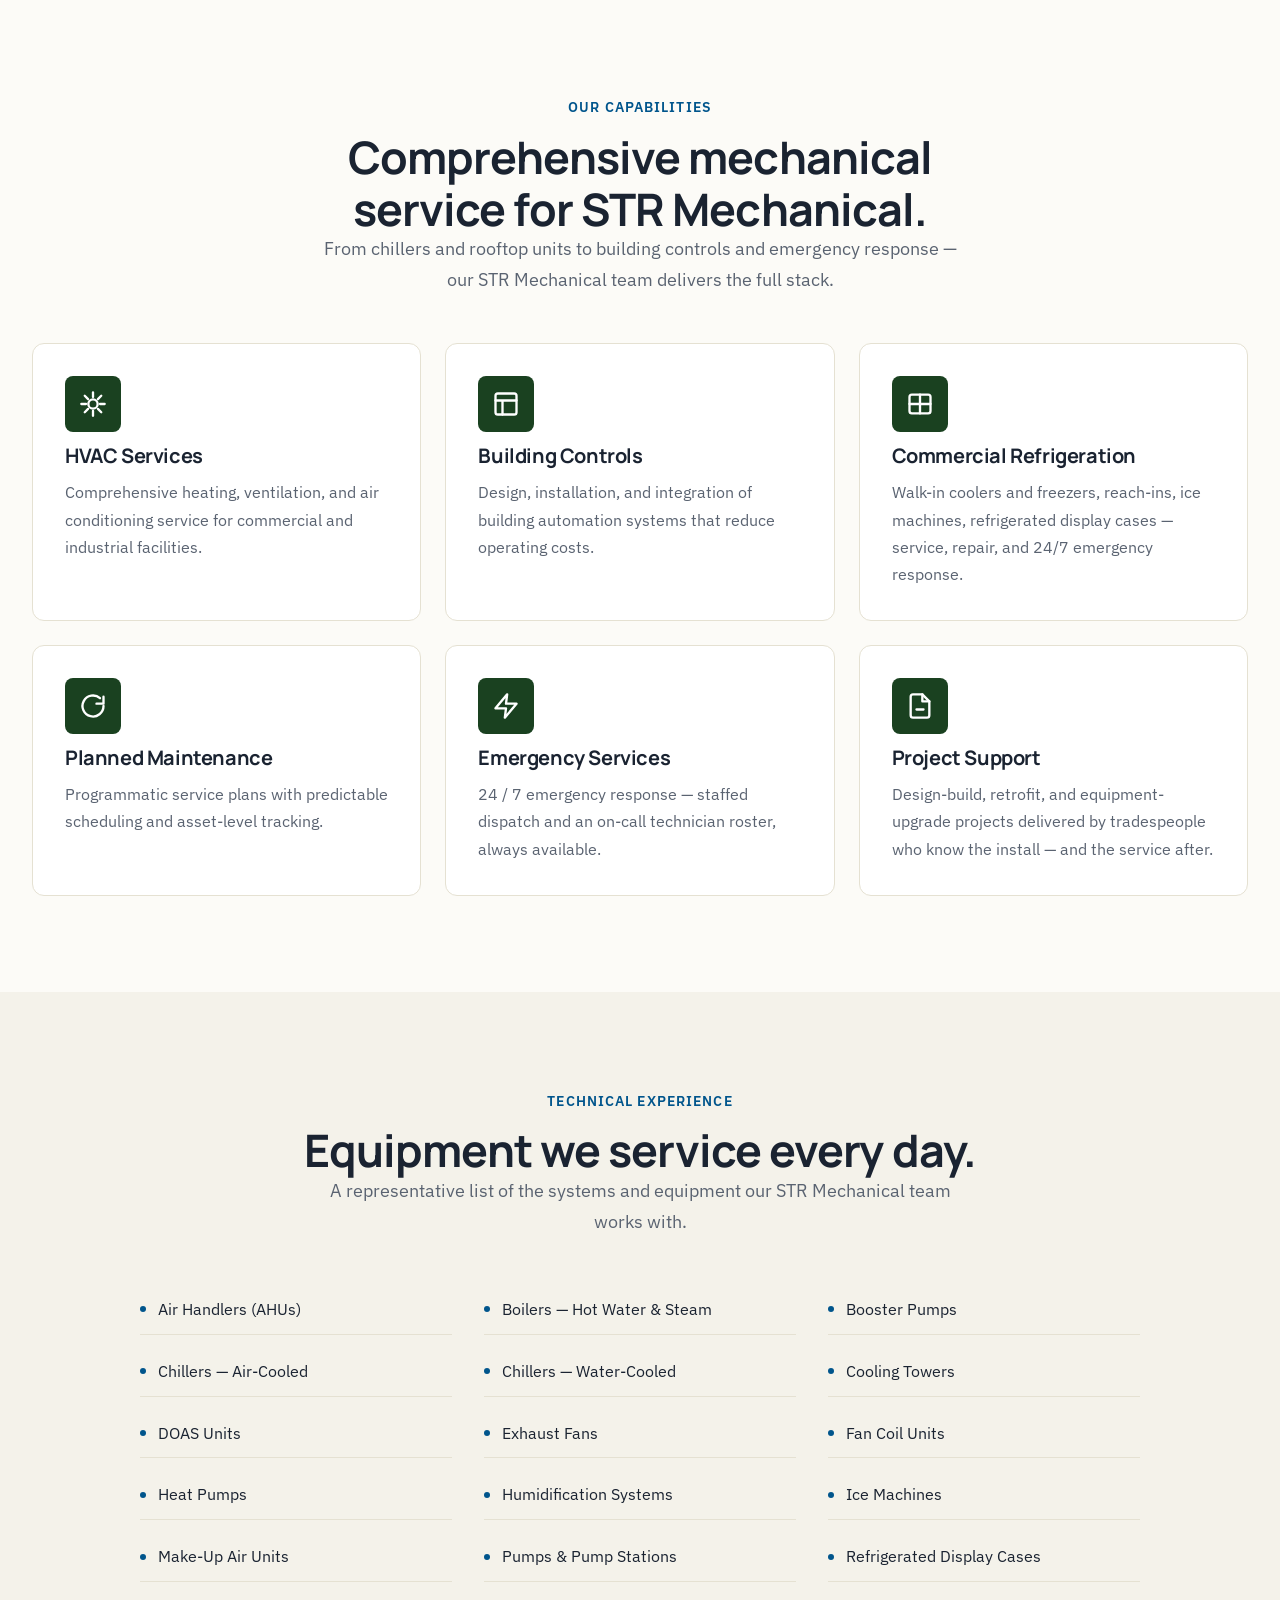
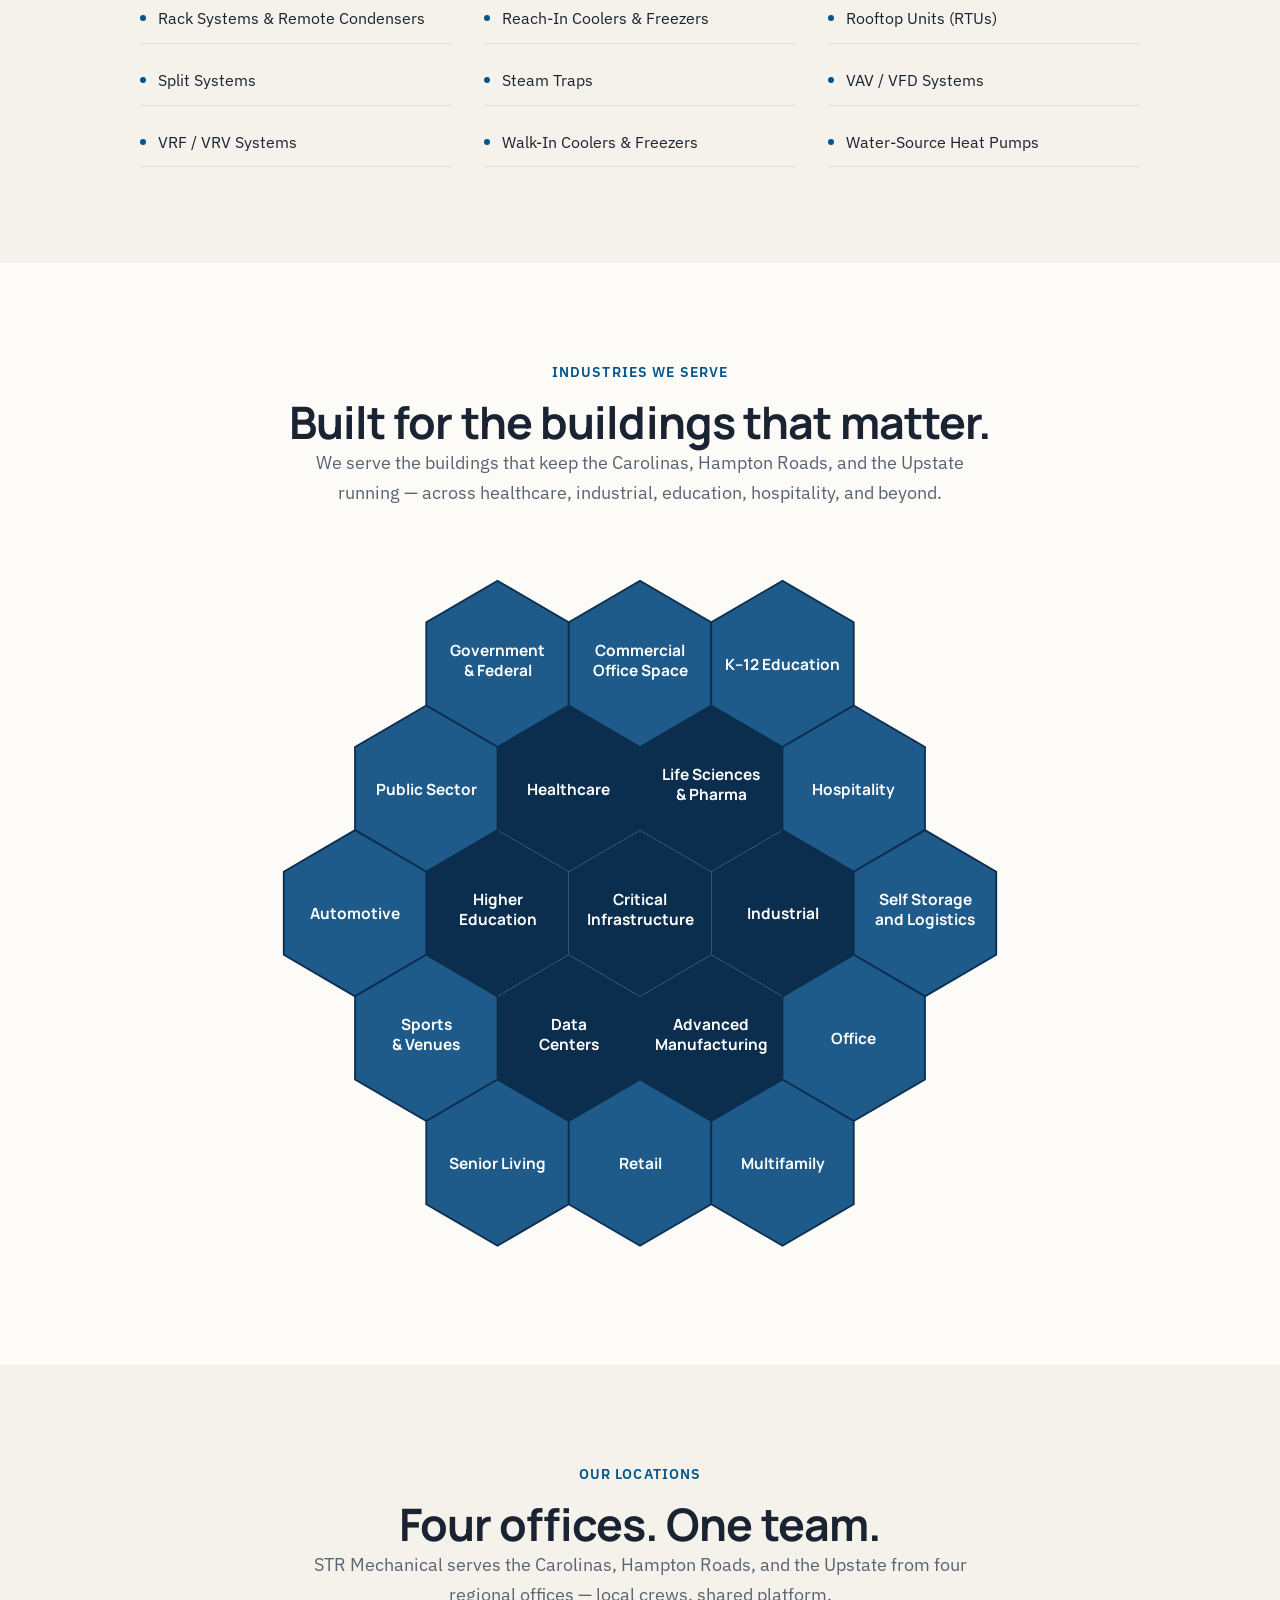
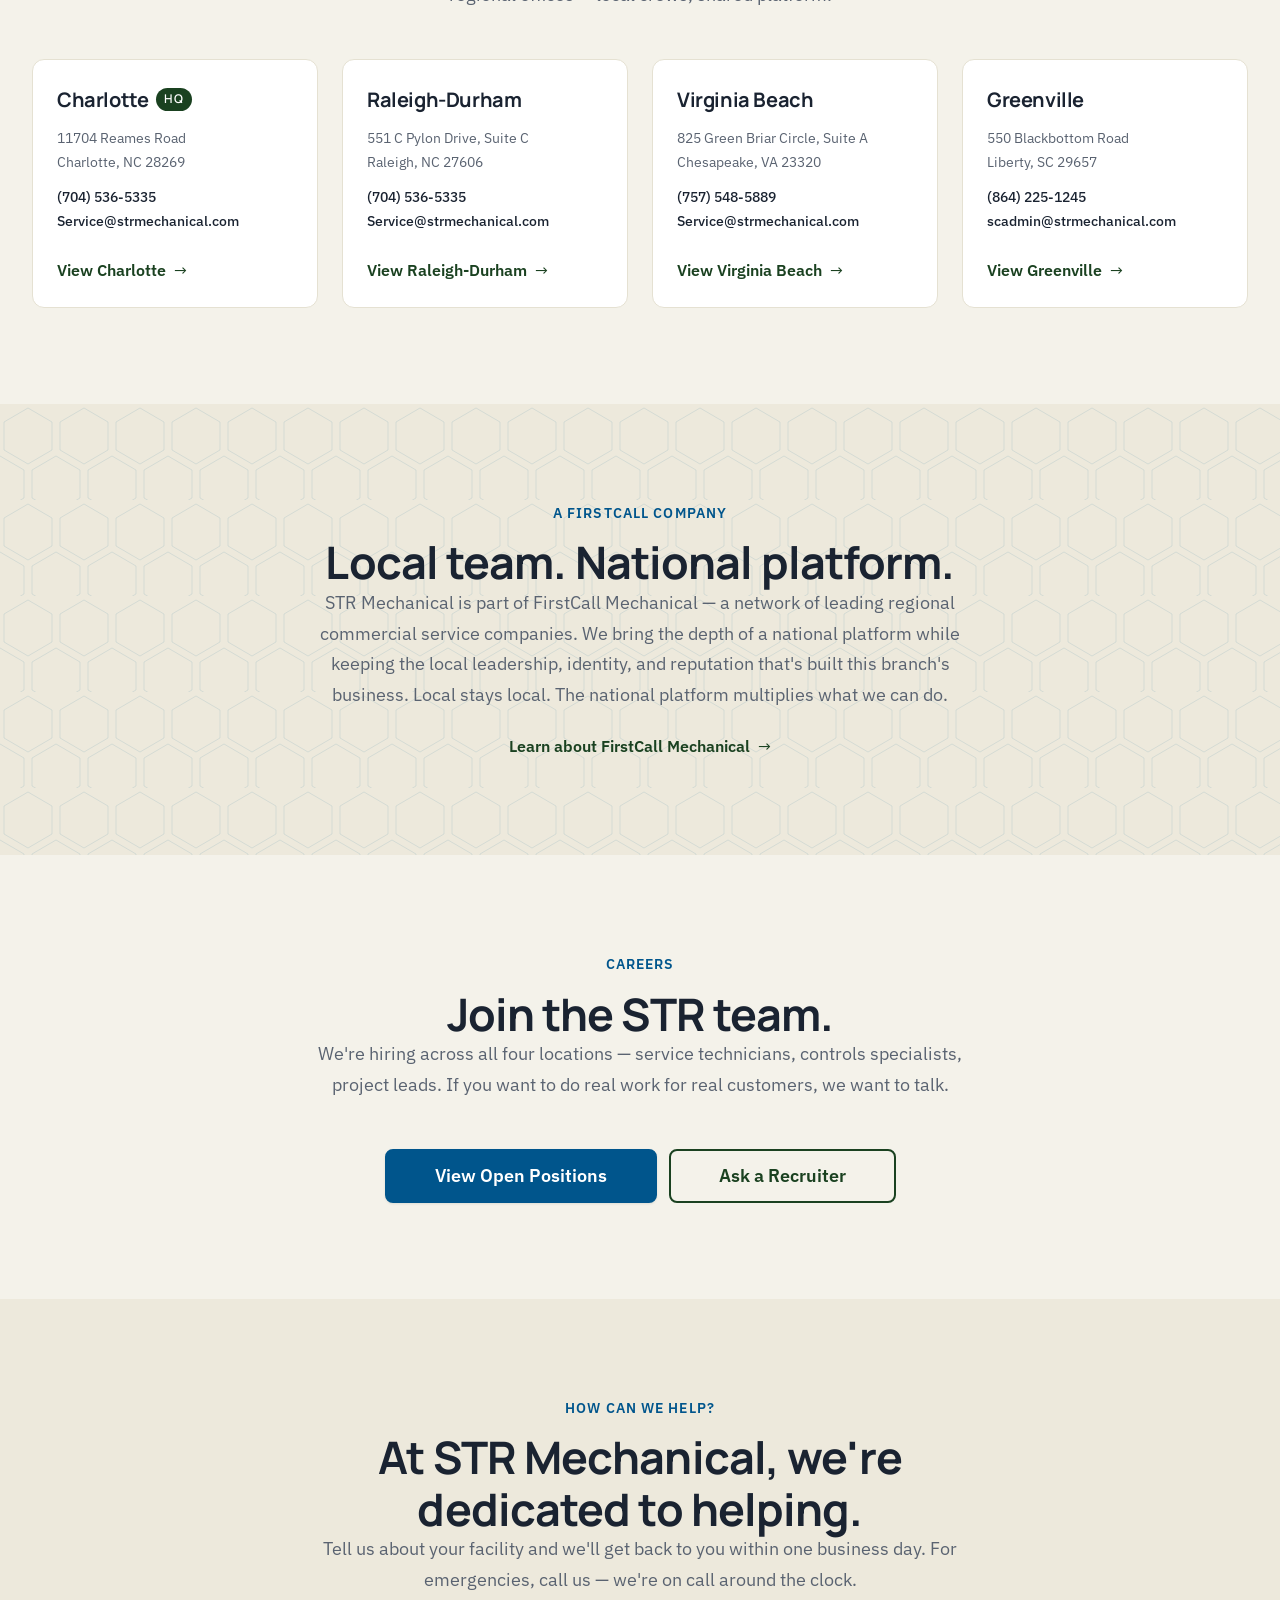
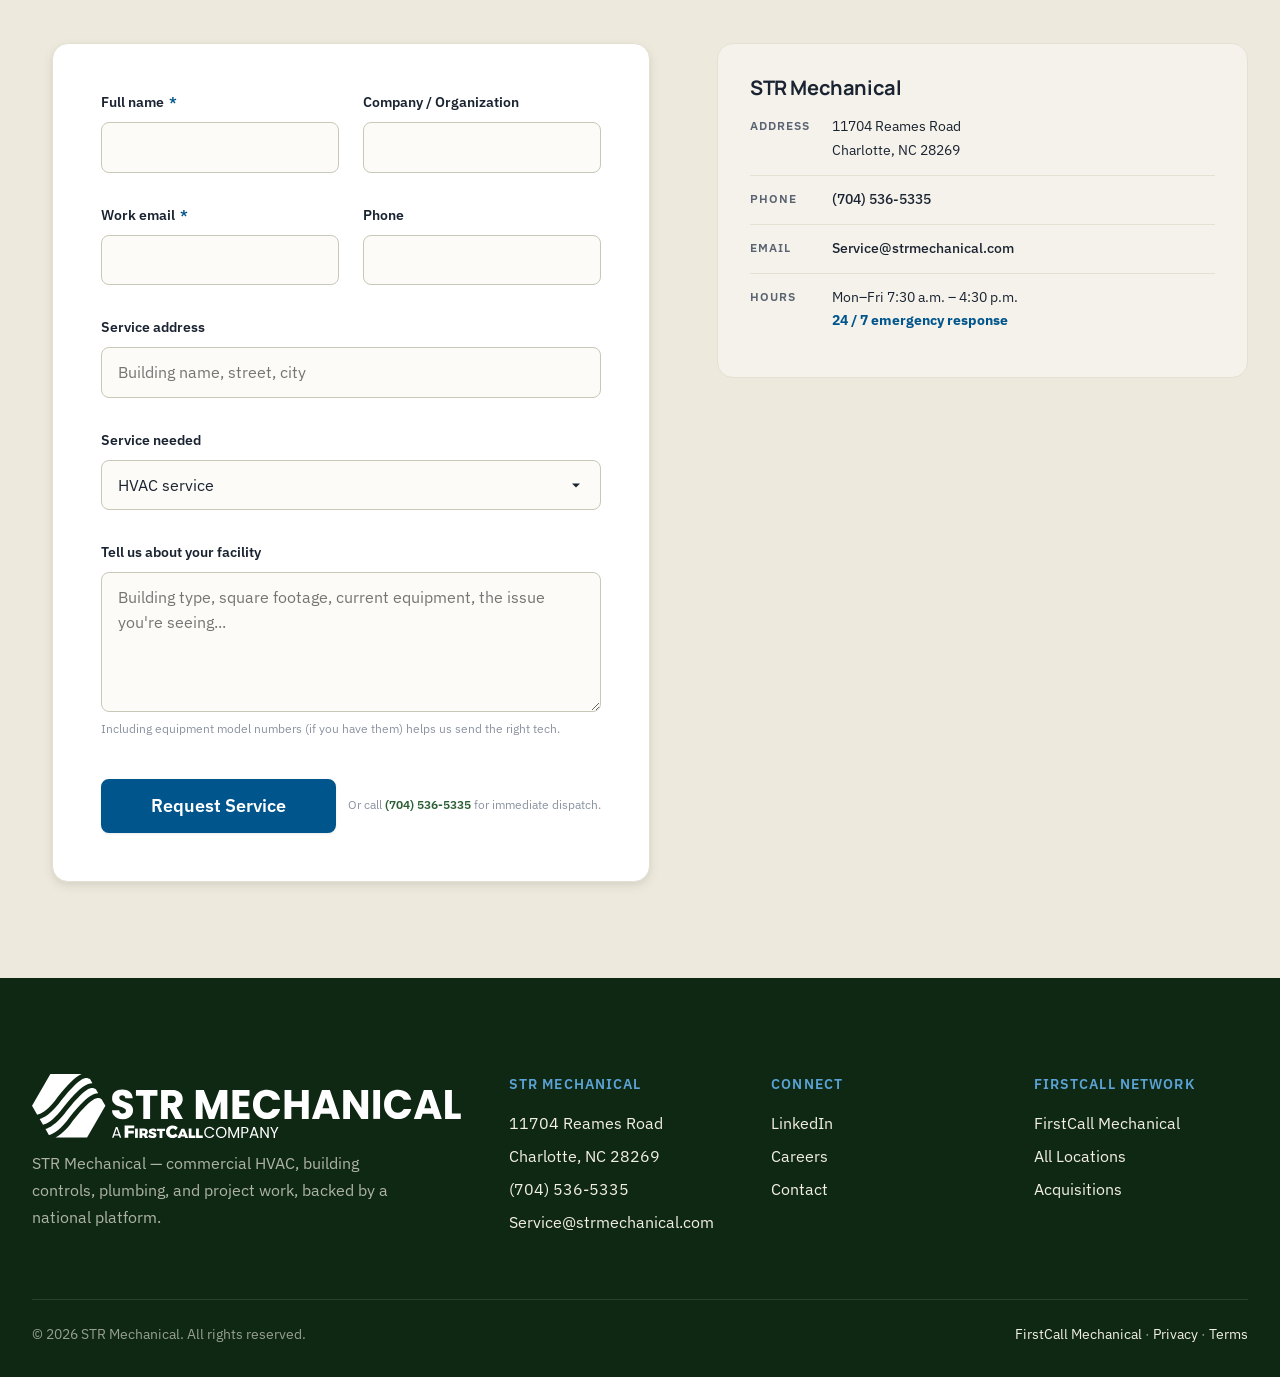
==== commit 5ab3168a: "Add generic landing page; move Charlotte to charlotte.html Landing - Root index.html is now a brand-" ====
--- a/index.html
+++ b/index.html
@@ -29,11 +29,11 @@
 <head>
   <meta charset="UTF-8" />
   <meta name="viewport" content="width=device-width, initial-scale=1.0" />
-  <title>STR Mechanical — Charlotte</title>
-  <meta name="description" content="STR Mechanical — Charlotte — commercial HVAC, building controls, plumbing, planned maintenance, and emergency service. Charlotte, NC." />
+  <title>STR Mechanical</title>
+  <meta name="description" content="STR Mechanical — commercial HVAC, building controls, plumbing, planned maintenance, and emergency service. Charlotte, NC." />
 
   <meta property="og:type" content="website" />
-  <meta property="og:title" content="STR Mechanical — Charlotte" />
+  <meta property="og:title" content="STR Mechanical" />
   <meta property="og:description" content="Commercial mechanical service for Charlotte, NC." />
   <meta property="og:url" content="https://strmechanical.com" />
 
@@ -46,7 +46,7 @@
   {
     "@context": "https://schema.org",
     "@type": "LocalBusiness",
-    "name": "STR Mechanical — Charlotte",
+    "name": "STR Mechanical",
     "image": "",
     "telephone": "+17045365335",
     "email": "Service@strmechanical.com",
@@ -1901,7 +1901,7 @@
   <!-- HEADER -->
   <header class="site-header" role="banner">
     <div class="site-header__inner">
-      <a class="site-header__logo" href="index.html" aria-label="STR Mechanical — Charlotte, home">
+      <a class="site-header__logo" href="index.html" aria-label="STR Mechanical, home">
         <svg id="Layer_2" data-name="Layer 2" xmlns="http://www.w3.org/2000/svg" viewBox="0 0 1774.69 265.77">
   <defs>
     <style>
@@ -1955,7 +1955,8 @@
     </g>
   </g>
 </svg>
-        <span class="site-header__tagline">Charlotte, NC</span>
+        
+        <span class="site-header__tagline">Carolinas + Virginia</span>
       </a>
 
       <nav class="site-nav" data-site-nav aria-label="Primary">
@@ -1982,7 +1983,7 @@
             <svg class="site-nav__caret" viewBox="0 0 12 12" aria-hidden="true"><path d="M2 4 L6 8 L10 4" stroke="currentColor" stroke-width="1.5" fill="none" stroke-linecap="round" stroke-linejoin="round"/></svg>
           </button>
           <div class="site-nav__dropdown" data-dropdown-menu>
-            <a class="site-nav__dropdown-link" href="index.html">Charlotte</a>
+            <a class="site-nav__dropdown-link" href="charlotte.html">Charlotte</a>
             <a class="site-nav__dropdown-link" href="raleigh-durham.html">Raleigh-Durham</a>
             <a class="site-nav__dropdown-link" href="virginia-beach.html">Virginia Beach</a>
             <a class="site-nav__dropdown-link" href="greenville.html">Greenville</a>
@@ -2026,9 +2027,10 @@
 
       <div class="container">
         <div class="branch-hero__inner">
-          <span class="branch-hero__eyebrow">STR Mechanical · Charlotte, NC</span>
-          <h1 class="branch-hero__title">Success Through Reputation. Built for Charlotte.</h1>
-          <p class="branch-hero__lede">Our Charlotte team keeps the Carolinas' commercial buildings running — HVAC, building controls, planned maintenance, and emergency service, backed by a national platform.</p>
+          
+          <span class="branch-hero__eyebrow">STR Mechanical · The Carolinas and Virginia</span>
+          <h1 class="branch-hero__title">Success Through Reputation. Built for the Carolinas and Virginia.</h1>
+          <p class="branch-hero__lede">STR Mechanical keeps commercial buildings running across the Carolinas, Hampton Roads, and the Upstate — HVAC, building controls, planned maintenance, and emergency service, backed by a national platform.</p>
           <div class="branch-hero__cta">
             <a class="btn btn--primary btn--lg" href="tel:+17045365335">Call (704) 536-5335</a>
             <a class="btn btn--outline btn--lg" href="#contact">Request Service</a>
@@ -2042,13 +2044,13 @@
       <div class="container">
         <div class="photo-strip">
           
-          <div class="photo-strip__item"><img src="shared/img/photos/str/nc-lift.jpg" alt="Charlotte branch photo" loading="lazy" /></div>
-          
-          <div class="photo-strip__item"><img src="shared/img/photos/str/drone-aerial.jpg" alt="Charlotte branch photo" loading="lazy" /></div>
-          
-          <div class="photo-strip__item"><img src="shared/img/photos/str/raleigh-jobsite.jpg" alt="Charlotte branch photo" loading="lazy" /></div>
-          
-          <div class="photo-strip__item"><img src="shared/img/photos/str/jobsite.jpg" alt="Charlotte branch photo" loading="lazy" /></div>
+          <div class="photo-strip__item"><img src="shared/img/photos/str/nc-lift.jpg" alt="STR Mechanical branch photo" loading="lazy" /></div>
+          
+          <div class="photo-strip__item"><img src="shared/img/photos/str/drone-aerial.jpg" alt="STR Mechanical branch photo" loading="lazy" /></div>
+          
+          <div class="photo-strip__item"><img src="shared/img/photos/str/raleigh-jobsite.jpg" alt="STR Mechanical branch photo" loading="lazy" /></div>
+          
+          <div class="photo-strip__item"><img src="shared/img/photos/str/jobsite.jpg" alt="STR Mechanical branch photo" loading="lazy" /></div>
           
         </div>
       </div>
@@ -2059,8 +2061,8 @@
       <div class="container">
         <div class="section-head">
           <span class="eyebrow">Our Capabilities</span>
-          <h2 id="caps-heading">Comprehensive mechanical service for Charlotte.</h2>
-          <p class="lead">From chillers and rooftop units to building controls and emergency response — our Charlotte team delivers the full stack.</p>
+          <h2 id="caps-heading">Comprehensive mechanical service for STR Mechanical.</h2>
+          <p class="lead">From chillers and rooftop units to building controls and emergency response — our STR Mechanical team delivers the full stack.</p>
         </div>
 
         <div class="capabilities">
@@ -2123,7 +2125,7 @@
         <div class="section-head">
           <span class="eyebrow">Technical Experience</span>
           <h2 id="tech-heading">Equipment we service every day.</h2>
-          <p class="lead">A representative list of the systems and equipment our Charlotte team works with.</p>
+          <p class="lead">A representative list of the systems and equipment our STR Mechanical team works with.</p>
         </div>
 
         <ul class="tech-list">
@@ -2186,7 +2188,7 @@
         <div class="section-head">
           <span class="eyebrow">Industries We Serve</span>
           <h2 id="markets-heading">Built for the buildings that matter.</h2>
-          <p class="lead">We serve the buildings that keep the Carolinas and Mid-Atlantic running — across healthcare, industrial, education, hospitality, and beyond.</p>
+          <p class="lead">We serve the buildings that keep the Carolinas, Hampton Roads, and the Upstate running — across healthcare, industrial, education, hospitality, and beyond.</p>
         </div>
 
         <!--
@@ -2313,14 +2315,14 @@
               <a href="tel:+17045365335">(704) 536-5335</a><br>
               <a href="mailto:Service@strmechanical.com">Service@strmechanical.com</a>
             </p>
-            <a href="index.html" class="link-arrow">View Charlotte</a>
+            <a href="charlotte.html" class="link-arrow">View Charlotte</a>
           </article>
 
           <article class="location-card">
             <div class="location-card__city">Raleigh-Durham</div>
             <p class="location-card__addr">551 C Pylon Drive, Suite C<br>Raleigh, NC 27606</p>
             <p class="location-card__contact">
-              <a href="tel:+11111111111">(111) 111-1111</a><br>
+              <a href="tel:+17045365335">(704) 536-5335</a><br>
               <a href="mailto:Service@strmechanical.com">Service@strmechanical.com</a>
             </p>
             <a href="raleigh-durham.html" class="link-arrow">View Raleigh-Durham</a>
@@ -2355,7 +2357,7 @@
         <span class="eyebrow">A FirstCall Company</span>
         <h2 id="firstcall-heading">Local team. National platform.</h2>
         <p class="lead">
-          STR Mechanical — Charlotte is part of FirstCall Mechanical — a network of leading regional
+          STR Mechanical is part of FirstCall Mechanical — a network of leading regional
           commercial service companies. We bring the depth of a national platform
           while keeping the local leadership, identity, and reputation that's built
           this branch's business. Local stays local. The national platform
@@ -2385,13 +2387,13 @@
       <div class="container">
         <div class="section-head">
           <span class="eyebrow">How Can We Help?</span>
-          <h2 id="contact-heading">At STR Mechanical — Charlotte, we're dedicated to helping.</h2>
+          <h2 id="contact-heading">At STR Mechanical, we're dedicated to helping.</h2>
           <p class="lead">Tell us about your facility and we'll get back to you within one business day. For emergencies, call us — we're on call around the clock.</p>
         </div>
 
         <div class="contact-row">
           <form class="service-form" action="/api/contact" method="POST" data-form-handler novalidate>
-            <input type="hidden" name="_form" value="str-charlotte-contact" />
+            <input type="hidden" name="_form" value="str-landing-contact" />
             <input type="hidden" name="_ts" value="" />
             <input type="text" name="_honeypot" tabindex="-1" autocomplete="off" aria-hidden="true" style="position:absolute;left:-9999px;width:1px;height:1px;opacity:0;pointer-events:none" />
             <div class="form-grid">
@@ -2441,7 +2443,7 @@
           </form>
 
           <aside class="contact-card" aria-label="Branch contact information">
-            <h3>STR Mechanical — Charlotte</h3>
+            <h3>STR Mechanical</h3>
             <div class="contact-card__row">
               <div class="contact-card__label">Address</div>
               <div class="contact-card__value">
@@ -2529,10 +2531,10 @@
     </g>
   </g>
 </svg>
-          <p>STR Mechanical — Charlotte — commercial HVAC, building controls, plumbing, and project work, backed by a national platform.</p>
+          <p>STR Mechanical — commercial HVAC, building controls, plumbing, and project work, backed by a national platform.</p>
         </div>
         <div>
-          <div class="site-footer__heading">Charlotte</div>
+          <div class="site-footer__heading">STR Mechanical</div>
           <ul class="site-footer__list">
             <li><span>11704 Reames Road</span></li>
             <li><span>Charlotte, NC 28269</span></li>
@@ -2559,7 +2561,7 @@
         </div>
       </div>
       <div class="site-footer__bottom">
-        <span>&copy; 2026 STR Mechanical — Charlotte. All rights reserved.</span>
+        <span>&copy; 2026 STR Mechanical. All rights reserved.</span>
         <span><a href="https://firstcallmechanical.com">FirstCall Mechanical</a> &middot; <a href="#">Privacy</a> &middot; <a href="#">Terms</a></span>
       </div>
     </div>
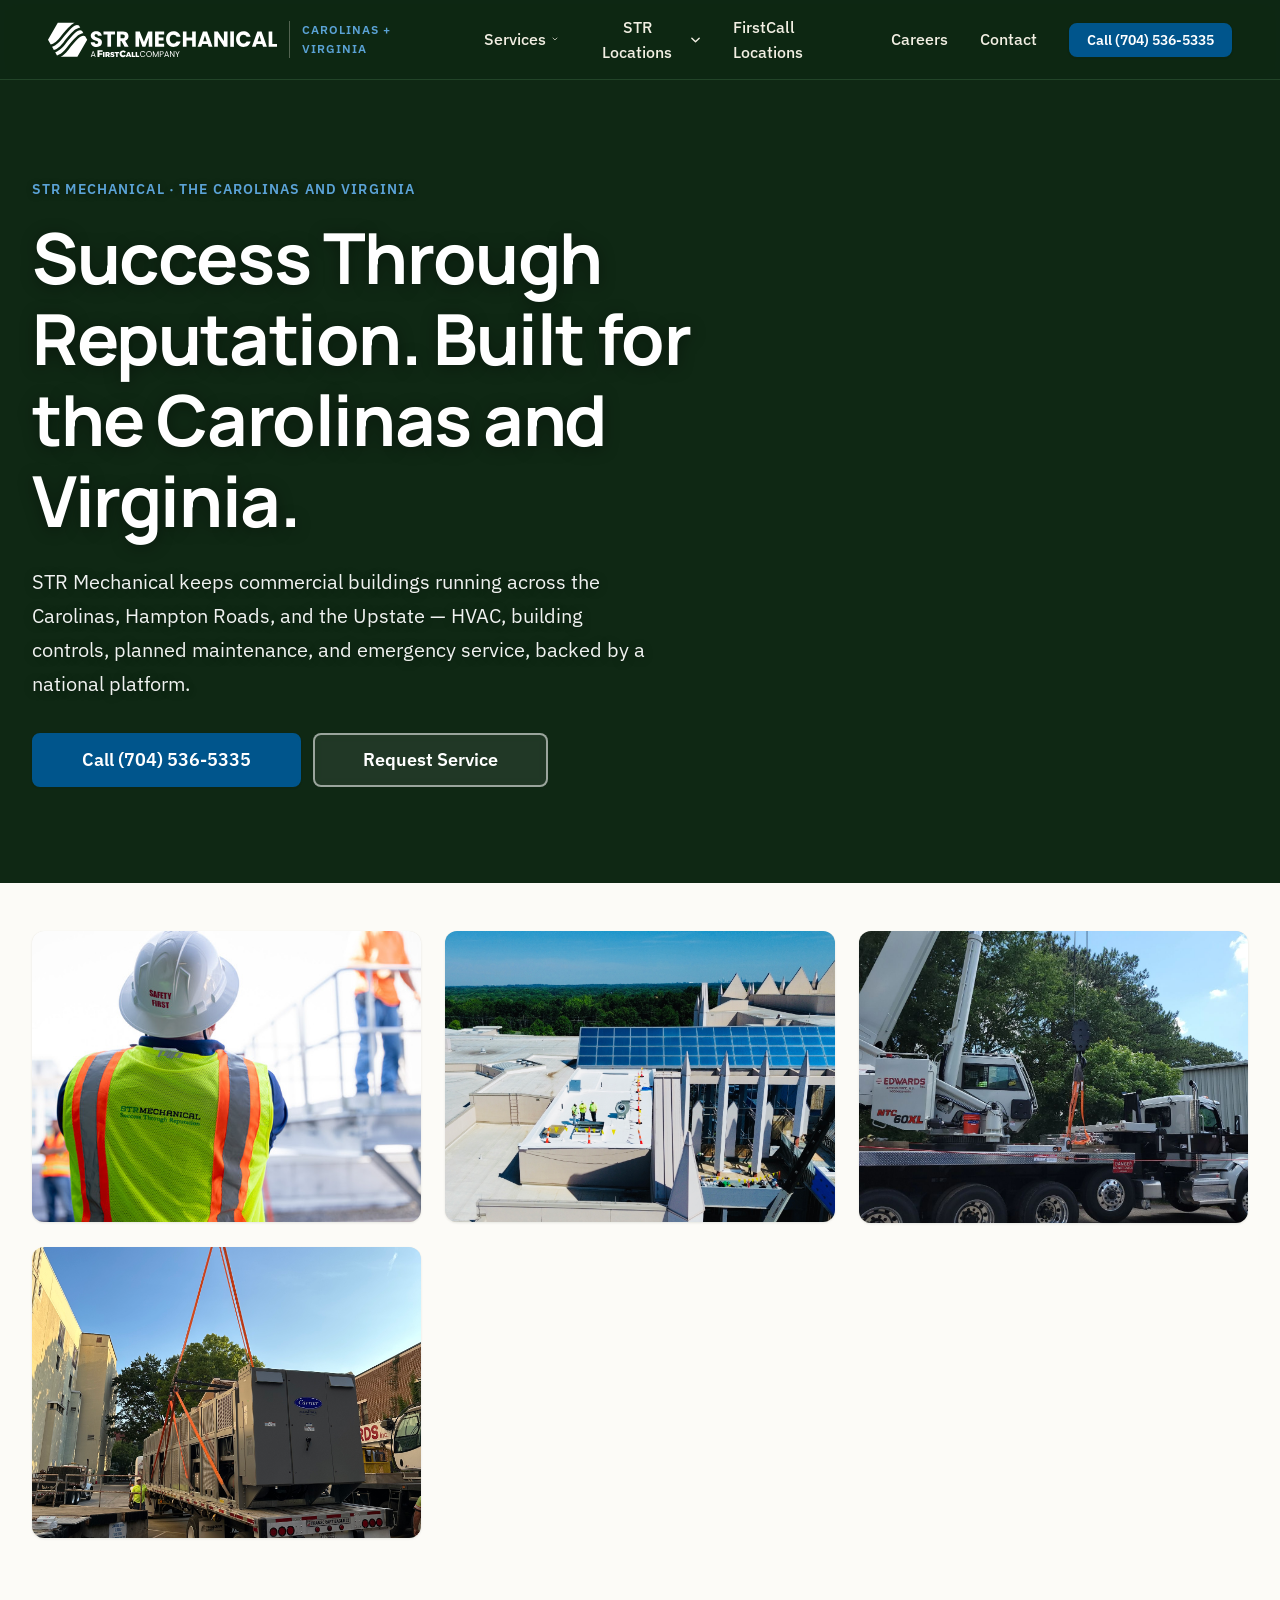
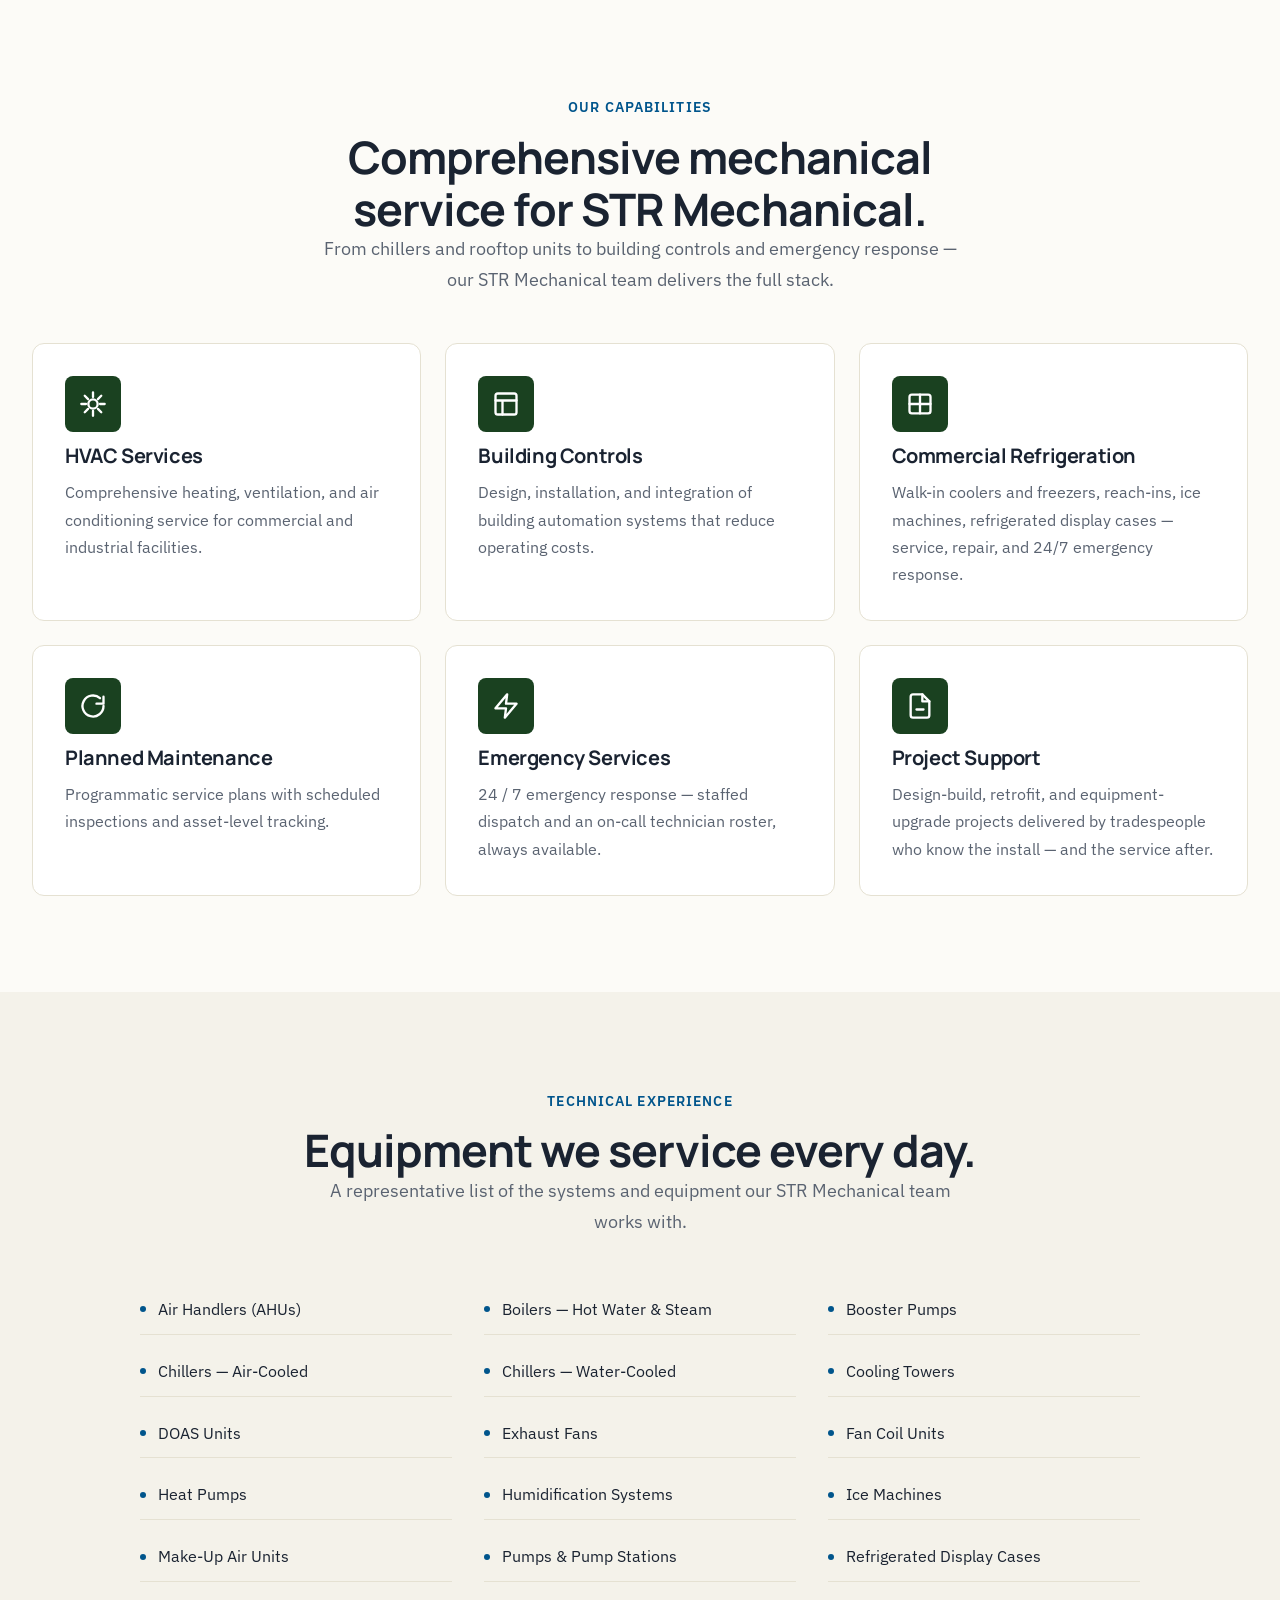
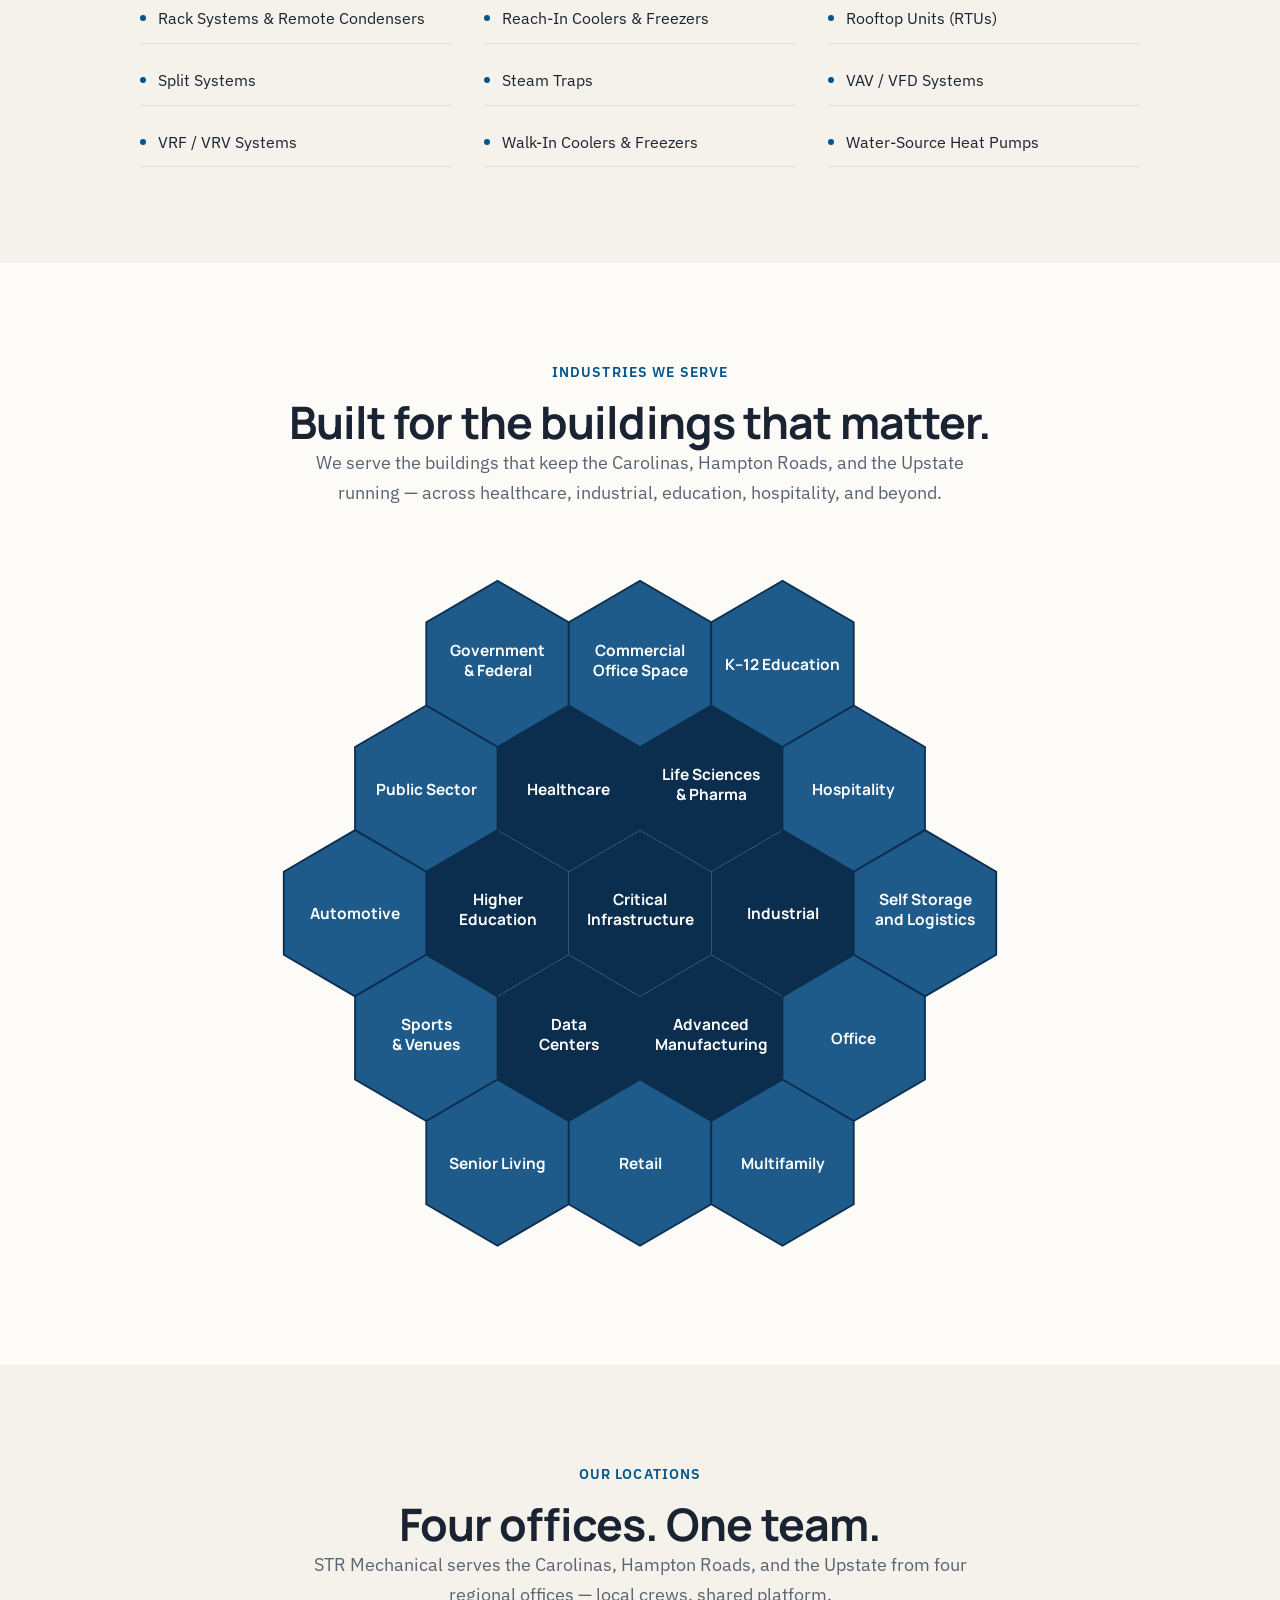
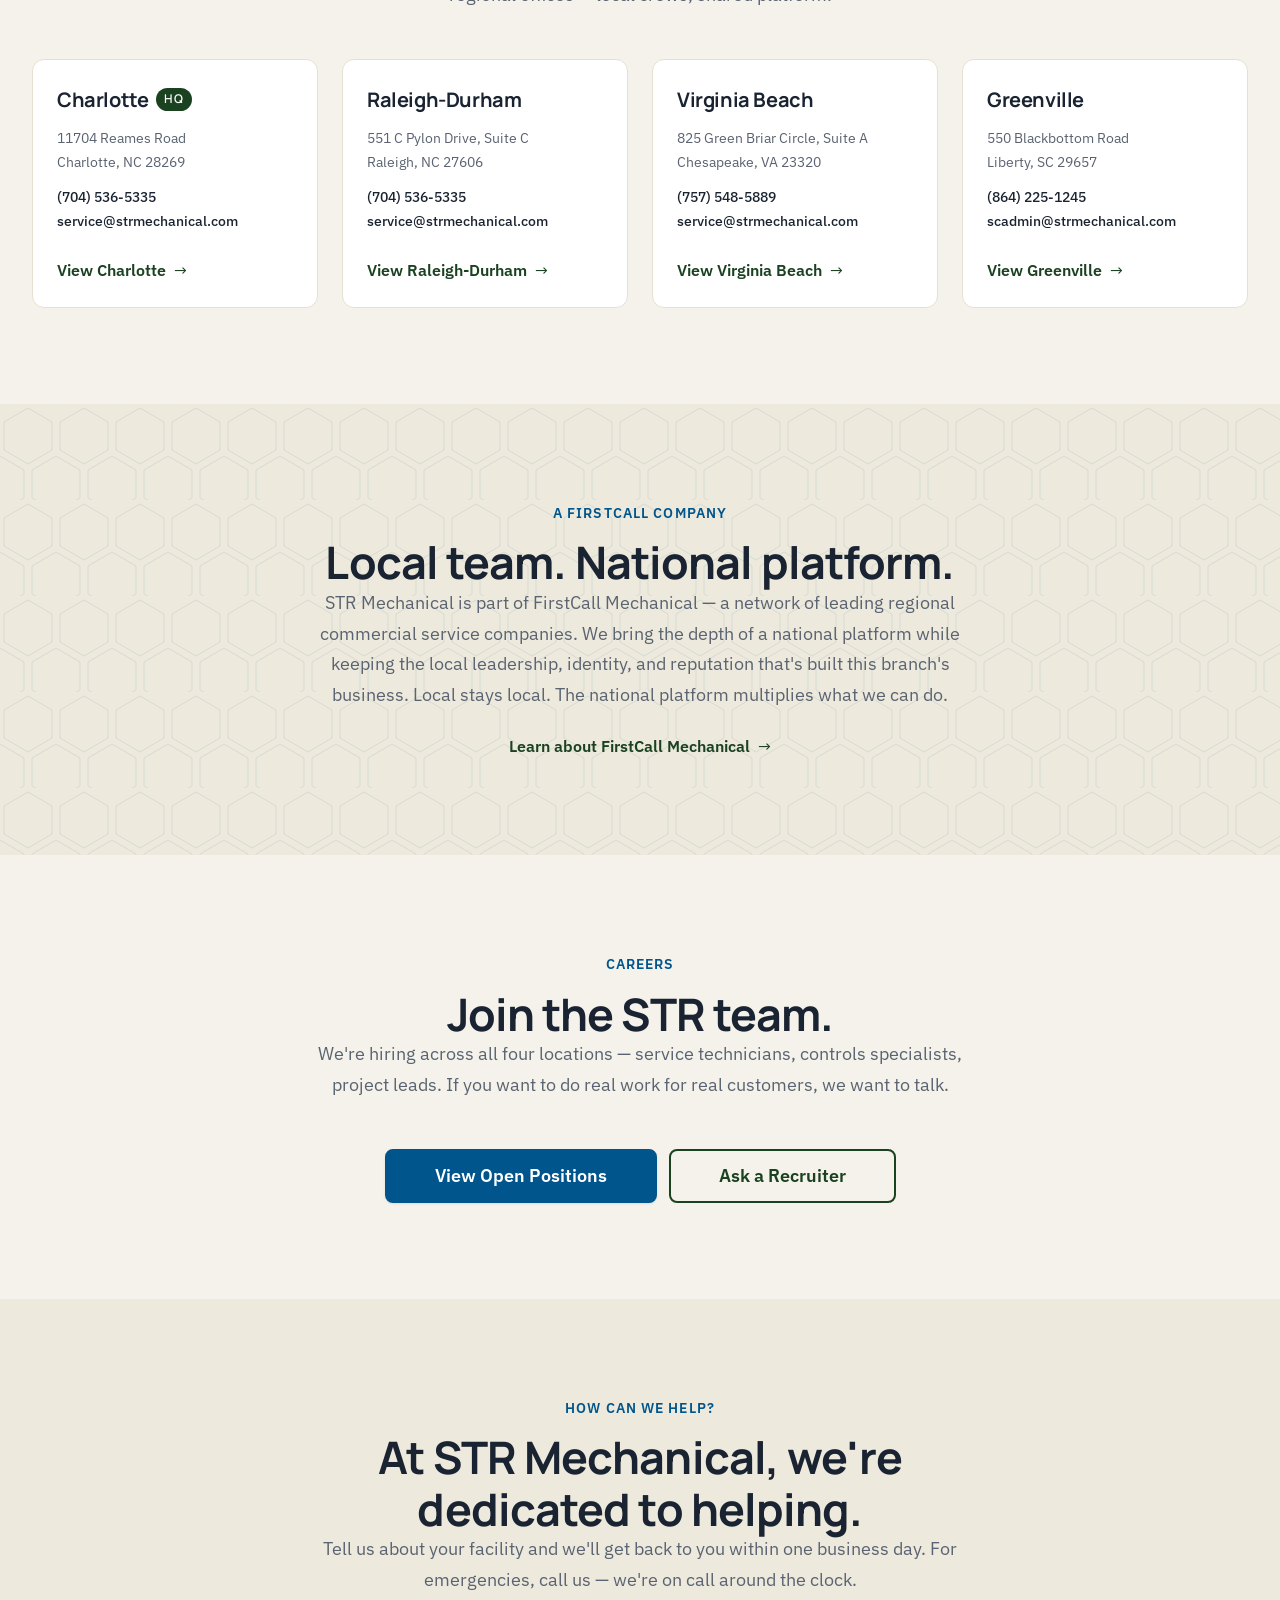
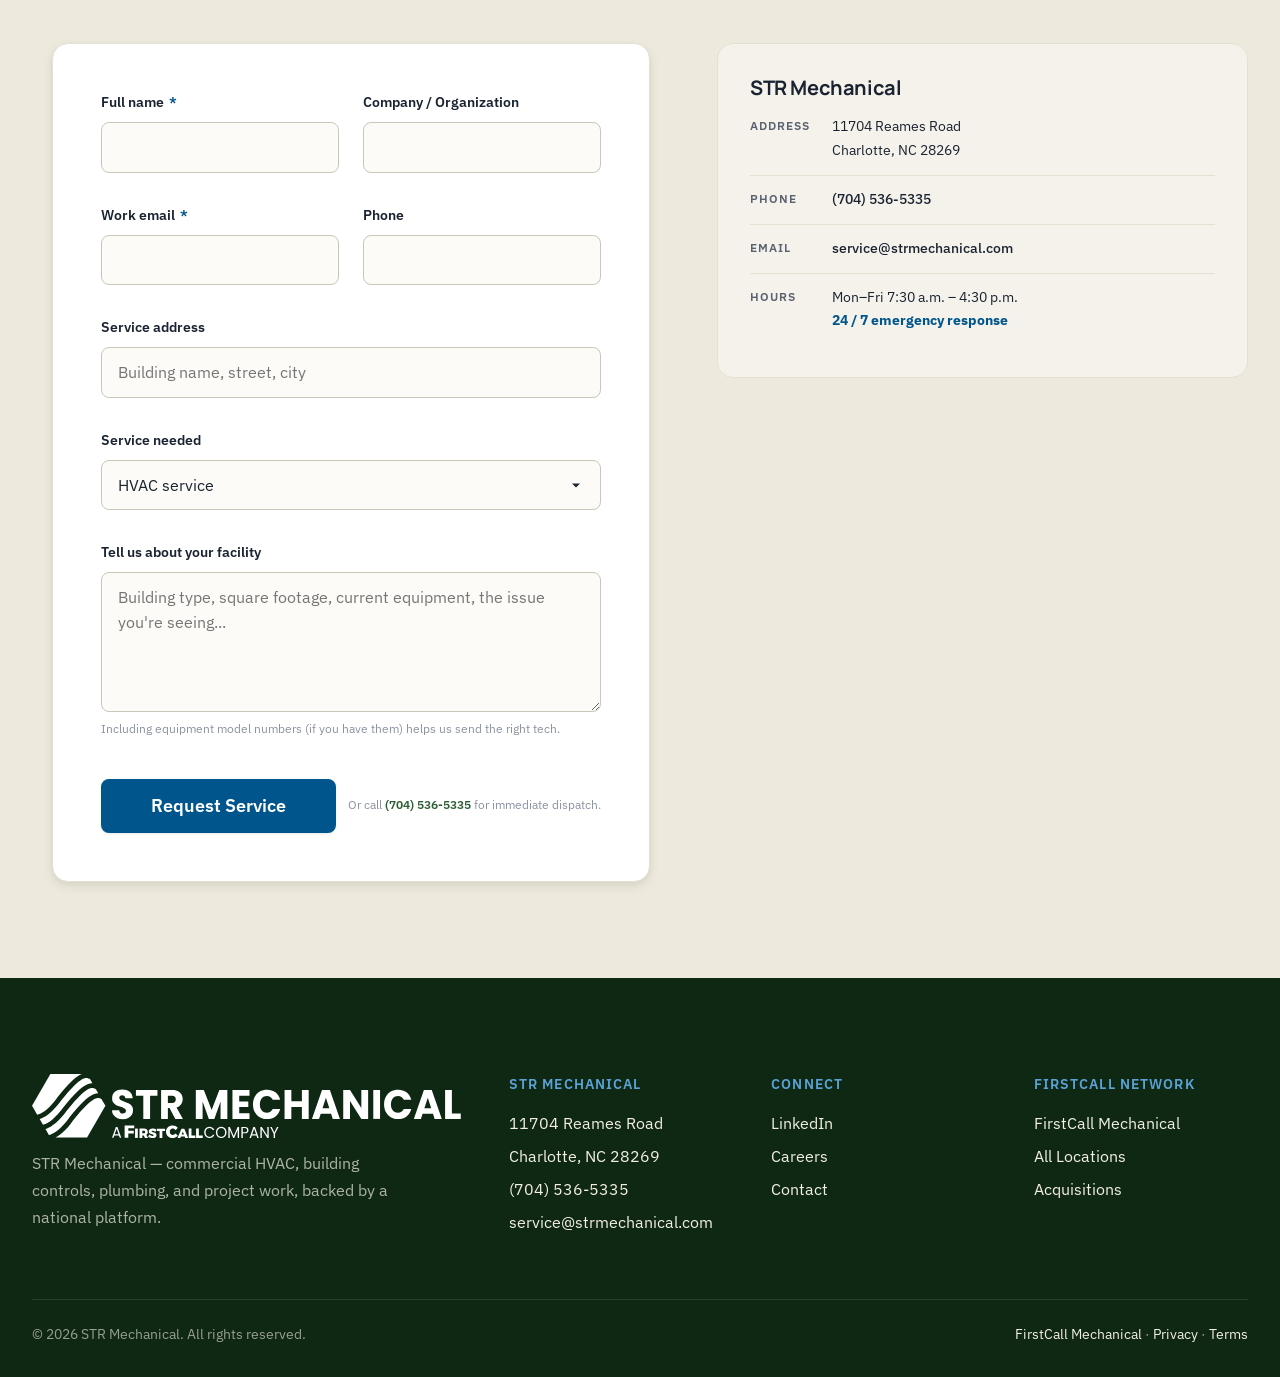
==== commit 1d44e1ef: "Reword Planned Maintenance copy and lowercase service email on homepage - Capabilities → Planned Mai" ====
--- a/index.html
+++ b/index.html
@@ -31,11 +31,32 @@
   <meta name="viewport" content="width=device-width, initial-scale=1.0" />
   <title>STR Mechanical</title>
   <meta name="description" content="STR Mechanical — commercial HVAC, building controls, plumbing, planned maintenance, and emergency service. Charlotte, NC." />
-
+  <link rel="canonical" href="https://strmechanical.com" />
+  <meta name="theme-color" content="#1A4120" />
+
+  <!-- Favicons (generate .ico + PNG sizes from /favicon.svg via realfavicongenerator.net) -->
+  <link rel="icon" type="image/svg+xml" href="/favicon.svg" />
+  <link rel="icon" type="image/x-icon" href="/favicon.ico" />
+  <link rel="apple-touch-icon" sizes="180x180" href="/apple-touch-icon.png" />
+  <link rel="manifest" href="/site.webmanifest" />
+
+  <!-- Open Graph (LinkedIn, Facebook, iMessage previews) -->
   <meta property="og:type" content="website" />
+  <meta property="og:site_name" content="STR Mechanical" />
+  <meta property="og:locale" content="en_US" />
   <meta property="og:title" content="STR Mechanical" />
   <meta property="og:description" content="Commercial mechanical service for Charlotte, NC." />
   <meta property="og:url" content="https://strmechanical.com" />
+  <meta property="og:image" content="https://strmechanical.com/og-image.jpg" />
+  <meta property="og:image:width" content="1200" />
+  <meta property="og:image:height" content="630" />
+  <meta property="og:image:alt" content="STR Mechanical — Success Through Reputation" />
+
+  <!-- Twitter / X card -->
+  <meta name="twitter:card" content="summary_large_image" />
+  <meta name="twitter:title" content="STR Mechanical" />
+  <meta name="twitter:description" content="Commercial mechanical service for Charlotte, NC." />
+  <meta name="twitter:image" content="https://strmechanical.com/og-image.jpg" />
 
   <link rel="preconnect" href="https://fonts.googleapis.com" />
   <link rel="preconnect" href="https://fonts.gstatic.com" crossorigin />
@@ -49,7 +70,7 @@
     "name": "STR Mechanical",
     "image": "",
     "telephone": "+17045365335",
-    "email": "Service@strmechanical.com",
+    "email": "service@strmechanical.com",
     "url": "https://strmechanical.com",
     "address": {
       "@type": "PostalAddress",
@@ -72,6 +93,43 @@
     }
   }
   </script>
+
+  
+  <!-- Organization JSON-LD — brand-level identity for the landing page.
+       Drives the Google knowledge panel: name, logo, social profiles. -->
+  <script type="application/ld+json">
+  {
+    "@context": "https://schema.org",
+    "@type": "Organization",
+    "name": "STR Mechanical",
+    "alternateName": "STR",
+    "url": "https://strmechanical.com",
+    "logo": "https://strmechanical.com/favicon.svg",
+    "description": "STR Mechanical delivers commercial HVAC, building controls, commercial refrigeration, planned maintenance, and 24/7 emergency service across the Carolinas, Hampton Roads, and the Upstate.",
+    "parentOrganization": {
+      "@type": "Organization",
+      "name": "FirstCall Mechanical",
+      "url": "https://firstcallmechanical.com"
+    },
+    "areaServed": [
+      { "@type": "AdministrativeArea", "name": "North Carolina" },
+      { "@type": "AdministrativeArea", "name": "South Carolina" },
+      { "@type": "AdministrativeArea", "name": "Virginia" }
+    ],
+    "sameAs": [
+      "https://www.linkedin.com/company/str-mechanical/"
+    ],
+    "contactPoint": {
+      "@type": "ContactPoint",
+      "contactType": "customer service",
+      "telephone": "+17045365335",
+      "email": "service@strmechanical.com",
+      "areaServed": "US",
+      "availableLanguage": ["English", "Spanish"]
+    }
+  }
+  </script>
+  
 
   <style>
     /* ============================================================
@@ -2096,7 +2154,7 @@
               <svg viewBox="0 0 24 24" fill="none" stroke="currentColor" stroke-width="2" stroke-linecap="round" stroke-linejoin="round"><path d="M21 12a9 9 0 1 1-3-6.7"/><path d="M21 4v6h-6"/></svg>
             </span>
             <h4 class="capability__title">Planned Maintenance</h4>
-            <p class="capability__body">Programmatic service plans with predictable scheduling and asset-level tracking.</p>
+            <p class="capability__body">Programmatic service plans with scheduled inspections and asset-level tracking.</p>
           </article>
           
           <article class="capability" id="service-emergency">
@@ -2313,7 +2371,7 @@
             <p class="location-card__addr">11704 Reames Road<br>Charlotte, NC 28269</p>
             <p class="location-card__contact">
               <a href="tel:+17045365335">(704) 536-5335</a><br>
-              <a href="mailto:Service@strmechanical.com">Service@strmechanical.com</a>
+              <a href="mailto:service@strmechanical.com">service@strmechanical.com</a>
             </p>
             <a href="charlotte.html" class="link-arrow">View Charlotte</a>
           </article>
@@ -2323,7 +2381,7 @@
             <p class="location-card__addr">551 C Pylon Drive, Suite C<br>Raleigh, NC 27606</p>
             <p class="location-card__contact">
               <a href="tel:+17045365335">(704) 536-5335</a><br>
-              <a href="mailto:Service@strmechanical.com">Service@strmechanical.com</a>
+              <a href="mailto:service@strmechanical.com">service@strmechanical.com</a>
             </p>
             <a href="raleigh-durham.html" class="link-arrow">View Raleigh-Durham</a>
           </article>
@@ -2333,7 +2391,7 @@
             <p class="location-card__addr">825 Green Briar Circle, Suite A<br>Chesapeake, VA 23320</p>
             <p class="location-card__contact">
               <a href="tel:+17575485889">(757) 548-5889</a><br>
-              <a href="mailto:Service@strmechanical.com">Service@strmechanical.com</a>
+              <a href="mailto:service@strmechanical.com">service@strmechanical.com</a>
             </p>
             <a href="virginia-beach.html" class="link-arrow">View Virginia Beach</a>
           </article>
@@ -2457,7 +2515,7 @@
             </div>
             <div class="contact-card__row">
               <div class="contact-card__label">Email</div>
-              <div class="contact-card__value"><a href="mailto:Service@strmechanical.com">Service@strmechanical.com</a></div>
+              <div class="contact-card__value"><a href="mailto:service@strmechanical.com">service@strmechanical.com</a></div>
             </div>
             <div class="contact-card__row">
               <div class="contact-card__label">Hours</div>
@@ -2539,14 +2597,14 @@
             <li><span>11704 Reames Road</span></li>
             <li><span>Charlotte, NC 28269</span></li>
             <li><a href="tel:+17045365335">(704) 536-5335</a></li>
-            <li><a href="mailto:Service@strmechanical.com">Service@strmechanical.com</a></li>
+            <li><a href="mailto:service@strmechanical.com">service@strmechanical.com</a></li>
           </ul>
           
         </div>
         <div>
           <div class="site-footer__heading">Connect</div>
           <ul class="site-footer__list">
-            <li><a href="https://www.linkedin.com/company/firstcall-mechanical/" rel="noopener">LinkedIn</a></li>
+            <li><a href="https://www.linkedin.com/company/str-mechanical/" rel="noopener">LinkedIn</a></li>
             <li><a href="https://firstcallmechanical.com/mechanical/careers" target="_blank" rel="noopener">Careers</a></li>
             <li><a href="#contact">Contact</a></li>
           </ul>
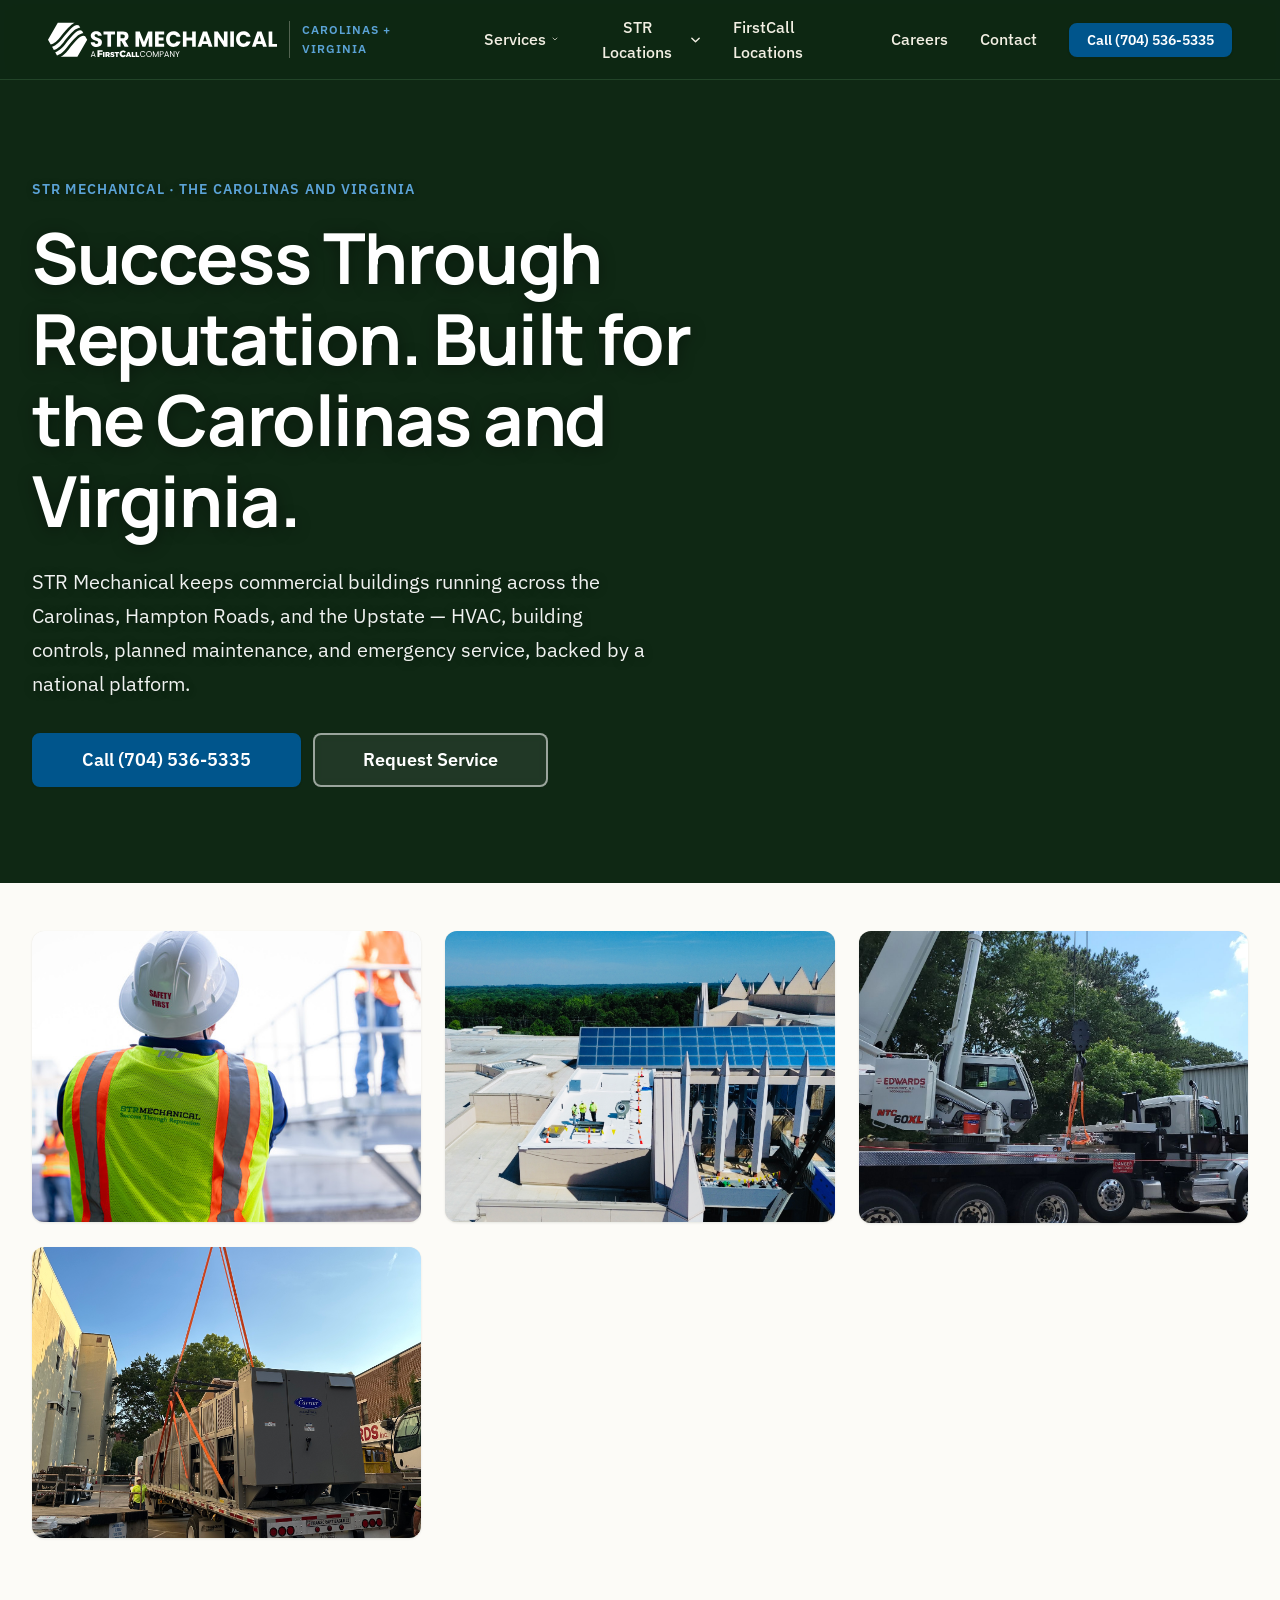
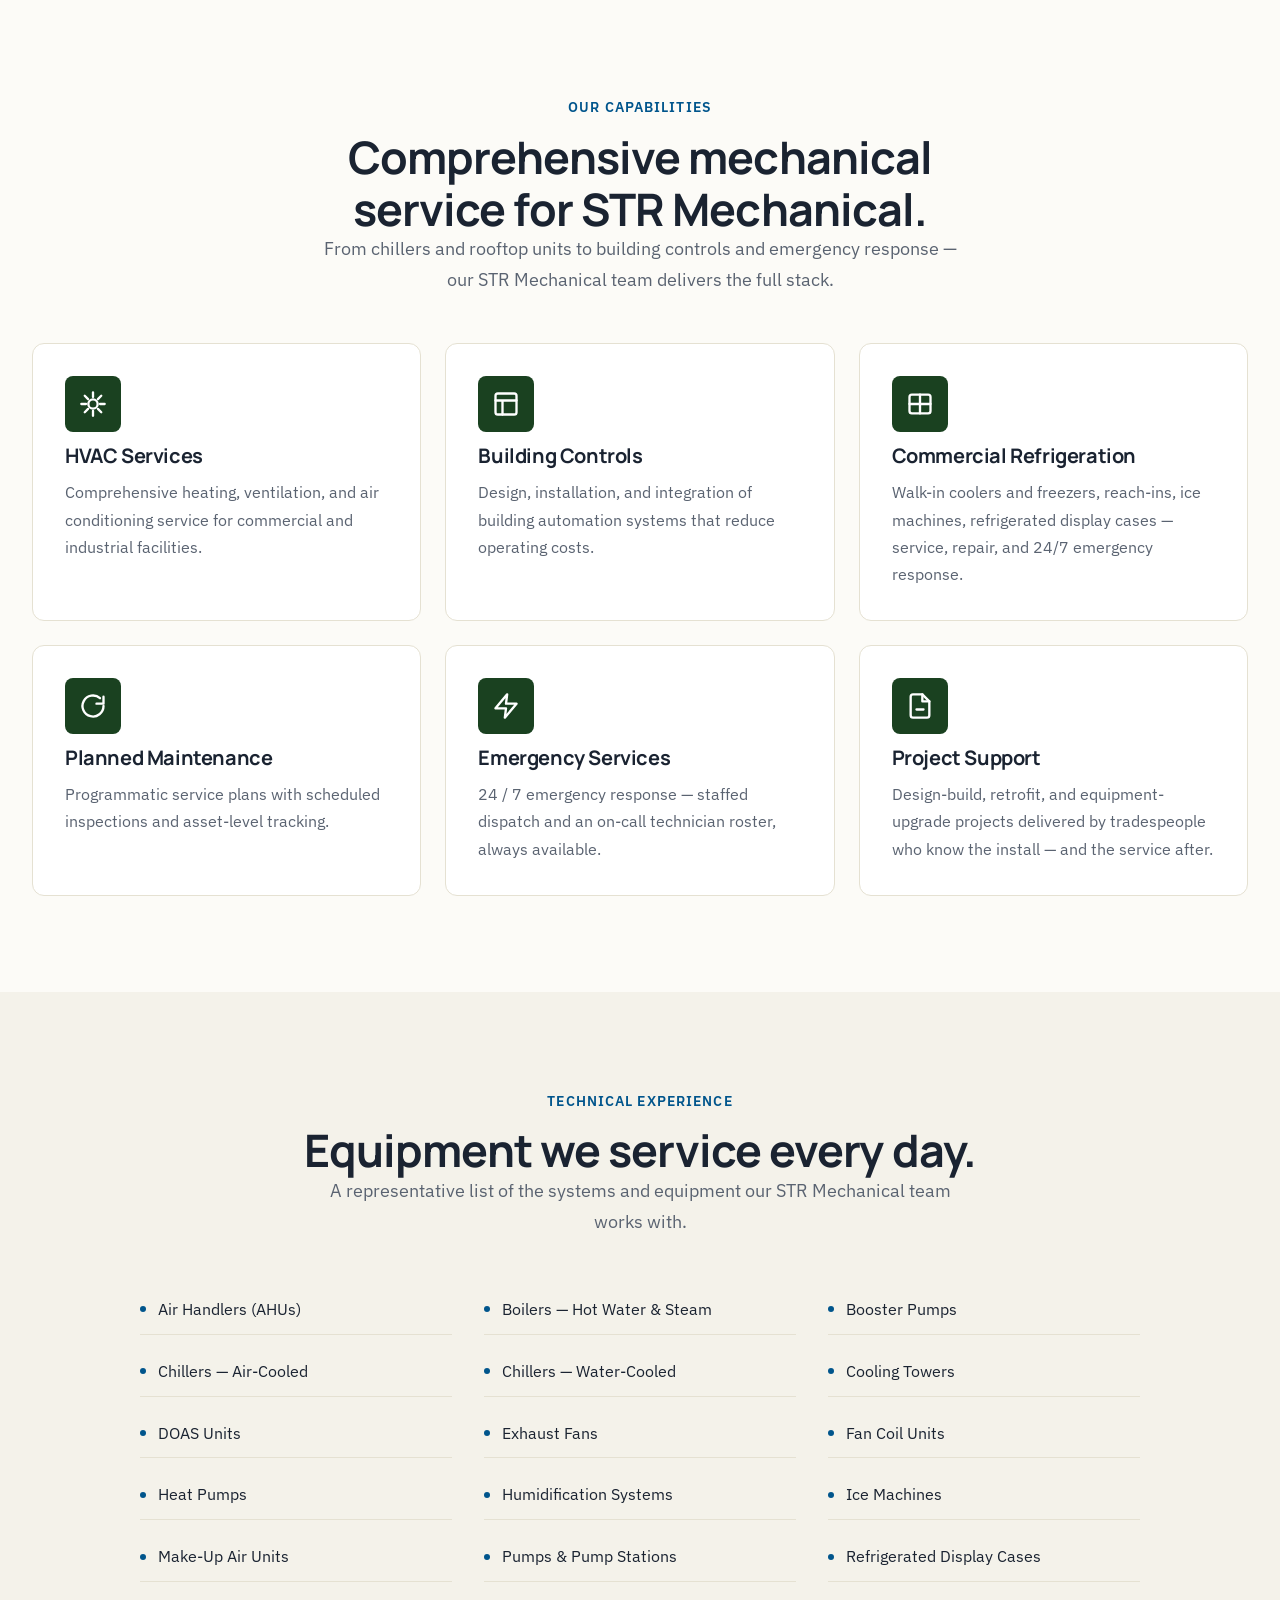
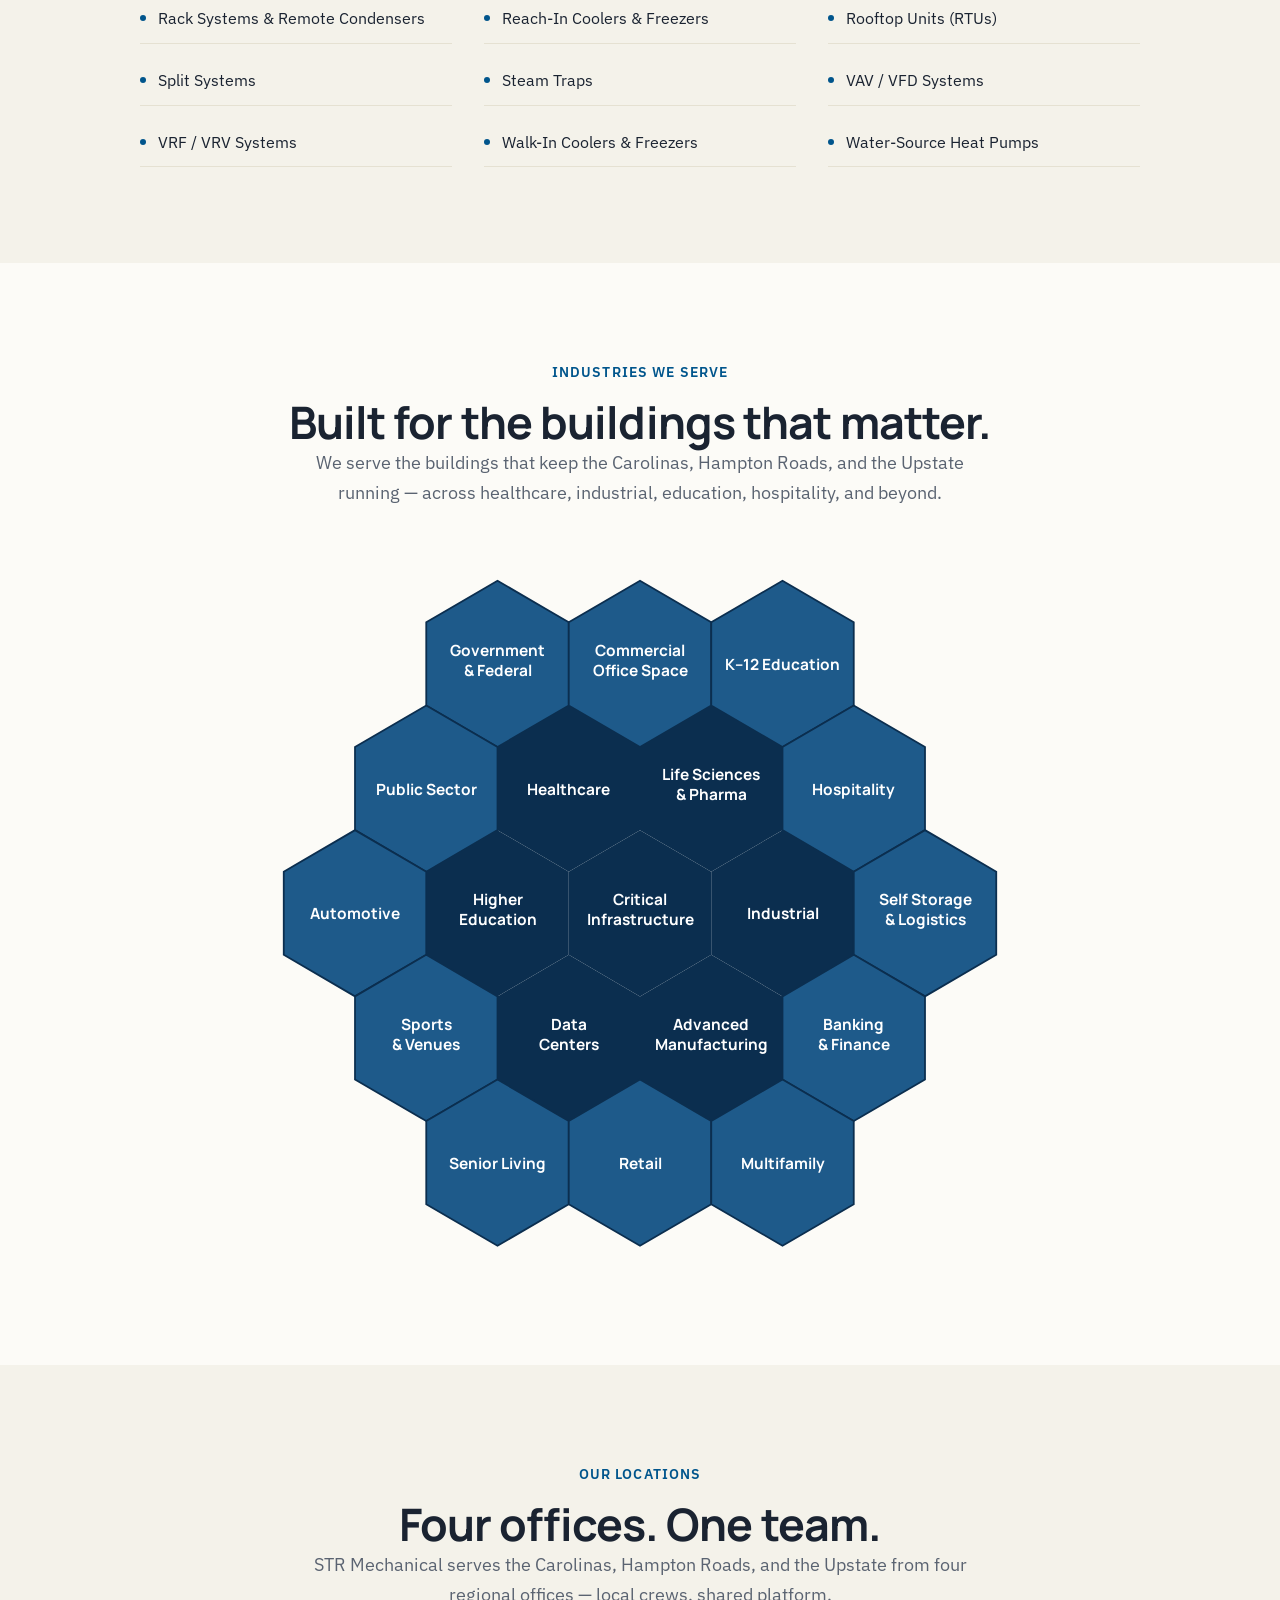
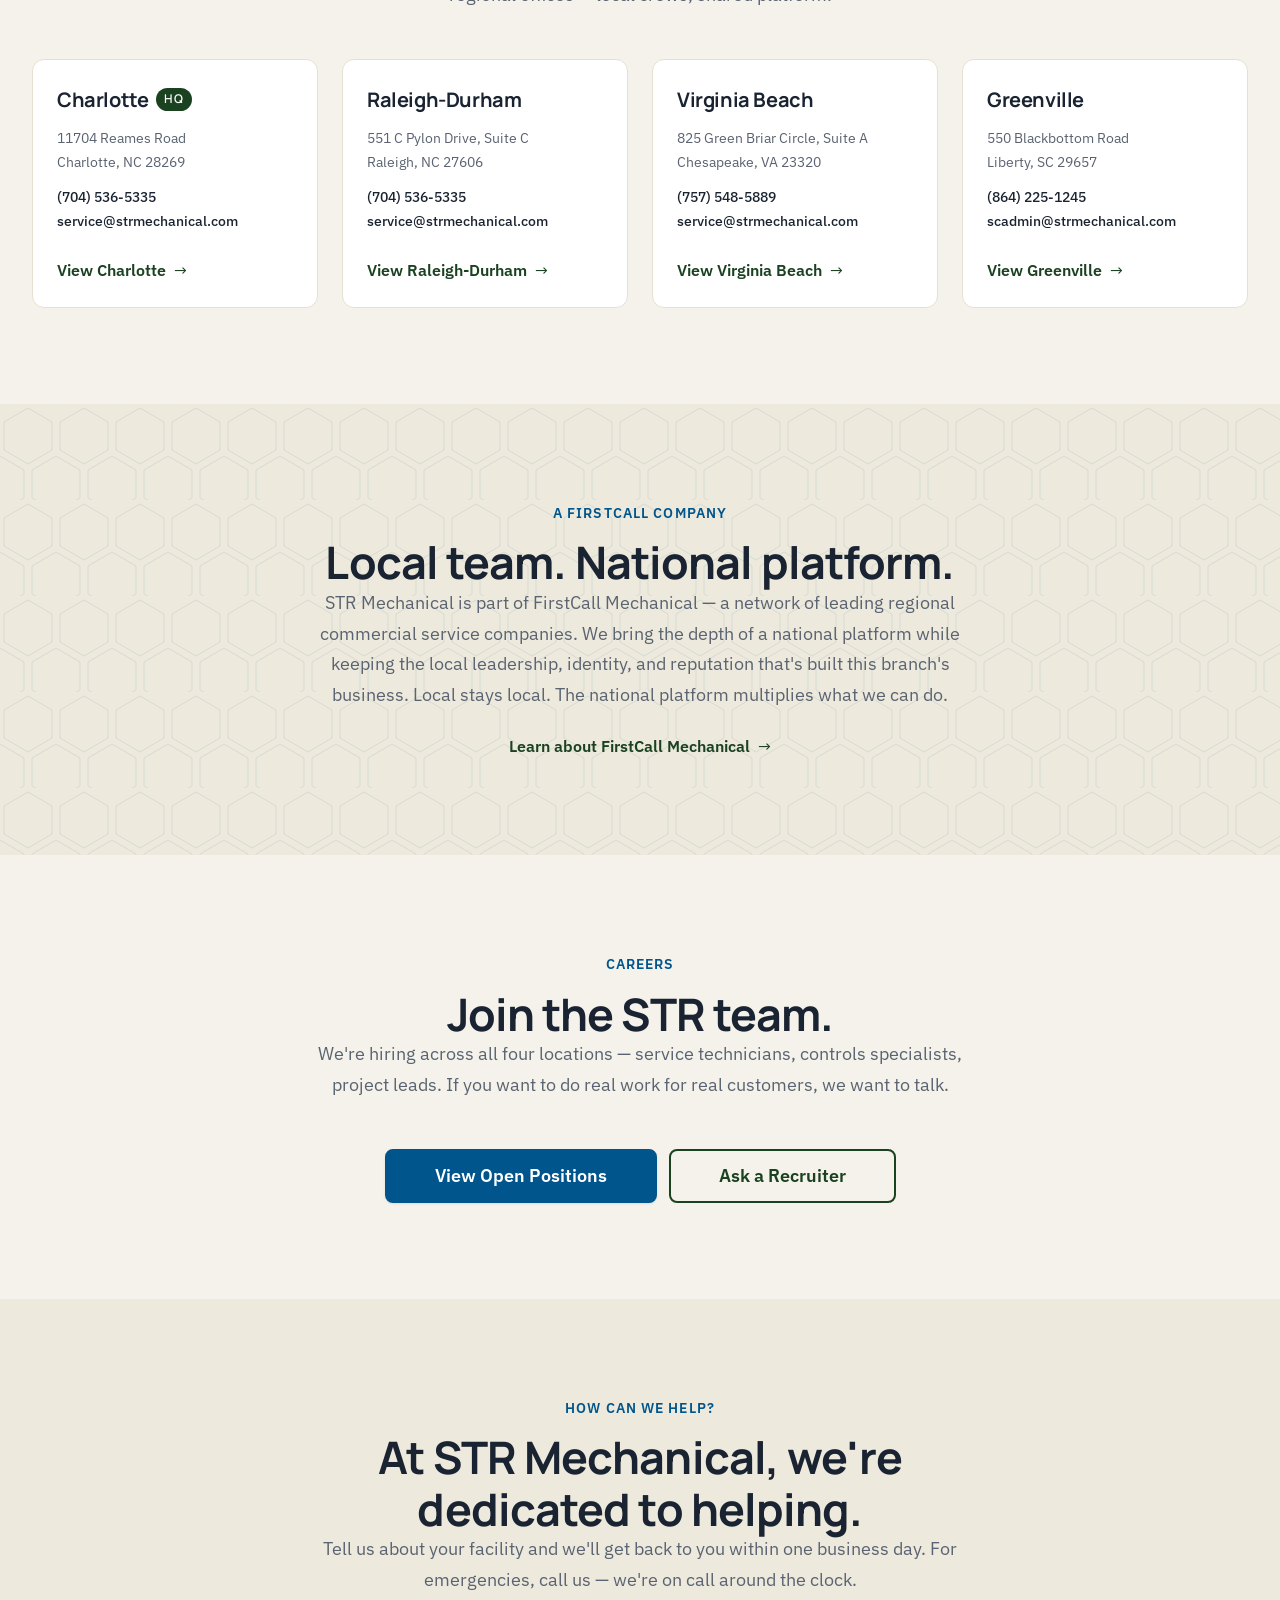
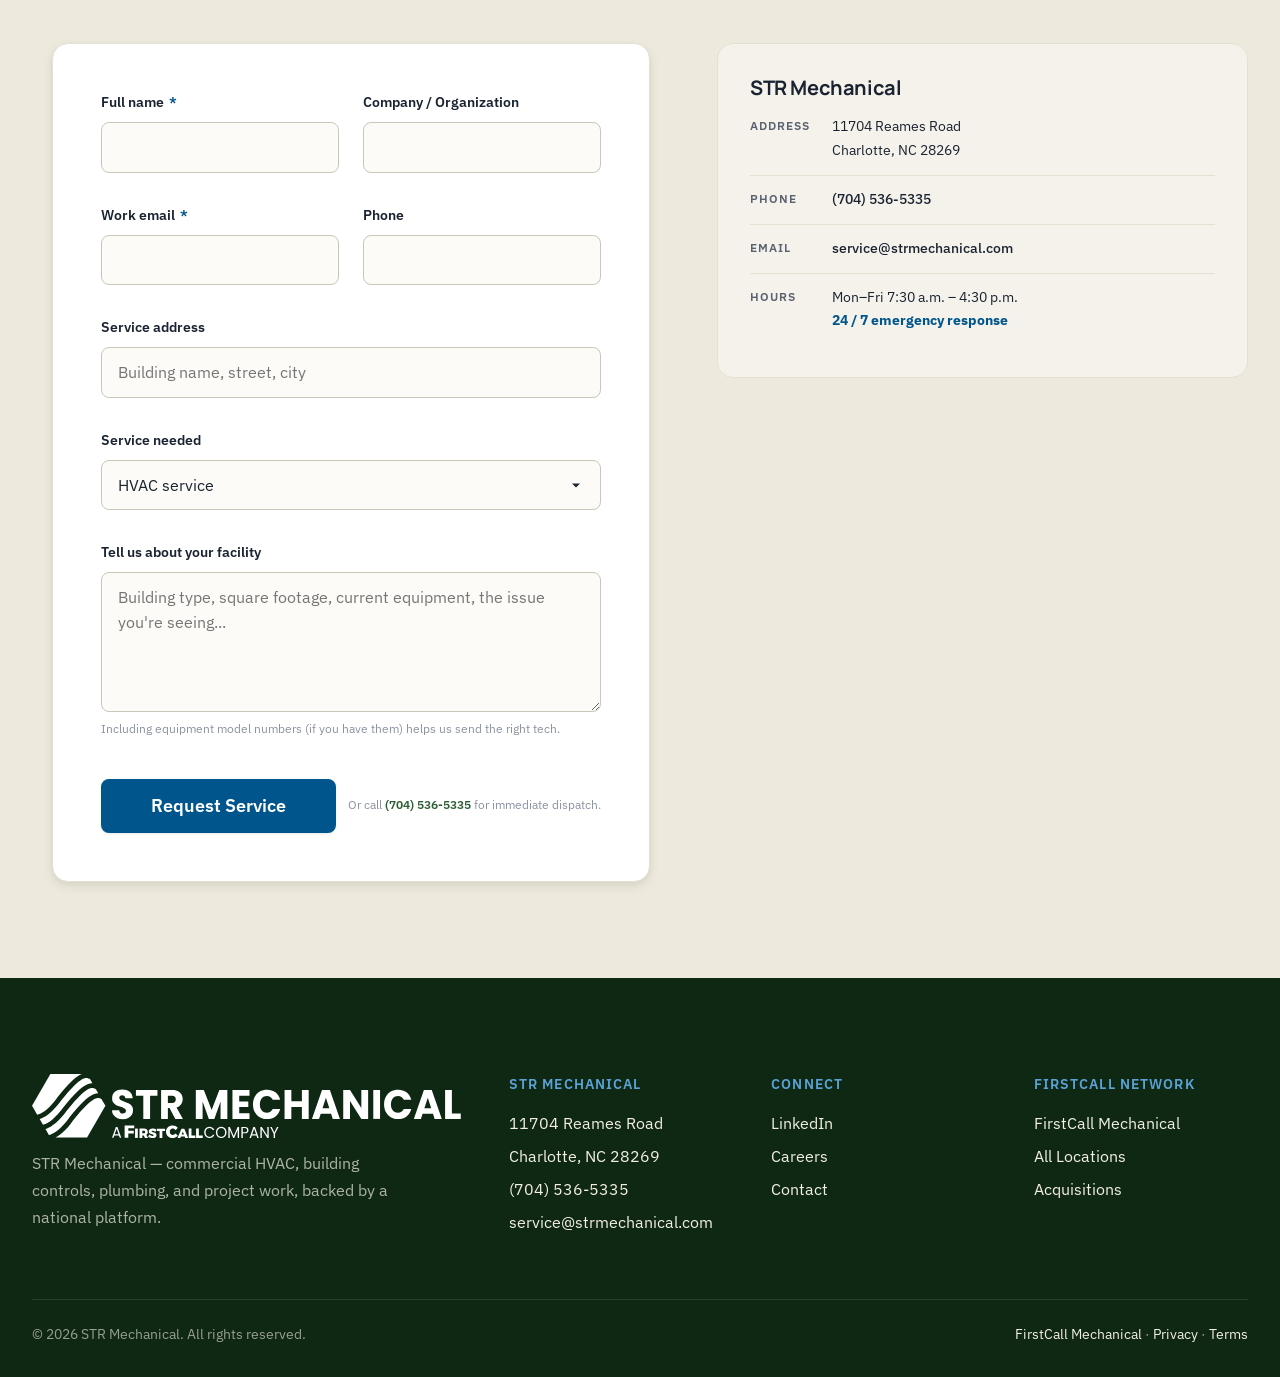
==== commit 06f96607: "Industries grid: Banking & Finance replaces duplicate Office; Self Storage & Logistics for & consist" ====
--- a/index.html
+++ b/index.html
@@ -2313,7 +2313,7 @@
           <g class="industry-hex">
             <polygon class="hex hex--tier-2" points="560,230 620,265 620,335 560,370 500,335 500,265"/>
             <text class="hex-label" text-anchor="middle" x="560" y="293">Self Storage</text>
-            <text class="hex-label" text-anchor="middle" x="560" y="310">and Logistics</text>
+            <text class="hex-label" text-anchor="middle" x="560" y="310">&amp; Logistics</text>
           </g>
 
           <!-- Row 4 (4 hexes — T3 outer / T2 ring / T2 ring / T3 outer) -->
@@ -2334,7 +2334,7 @@
           </g>
           <g class="industry-hex">
             <polygon class="hex hex--tier-2" points="500,335 560,370 560,440 500,475 440,440 440,370"/>
-            <text class="hex-label" text-anchor="middle" x="500" y="410">Office</text>
+            <text class="hex-label" text-anchor="middle" x="500" y="398">Banking</text><text class="hex-label" text-anchor="middle" x="500" y="415">&amp; Finance</text>
           </g>
 
           <!-- Row 5 (bottom, 3 hexes — all T3 outer) -->
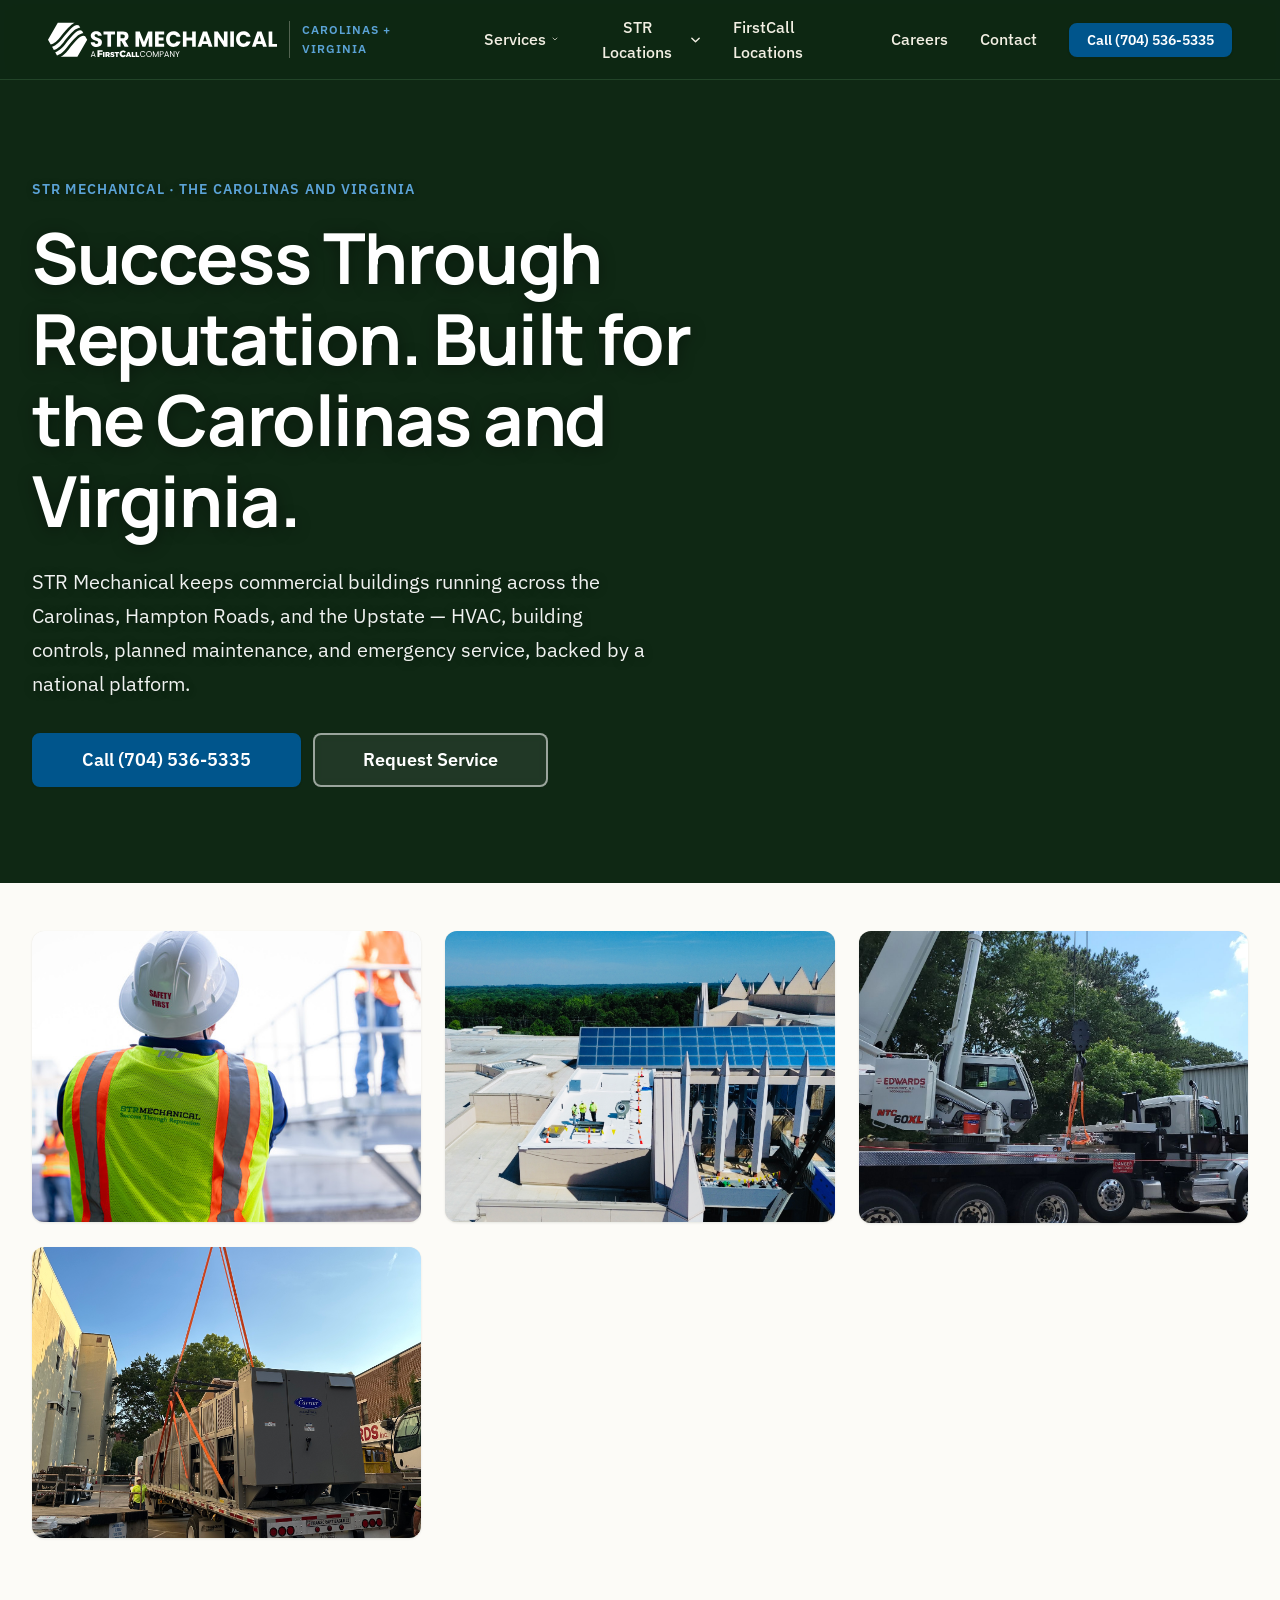
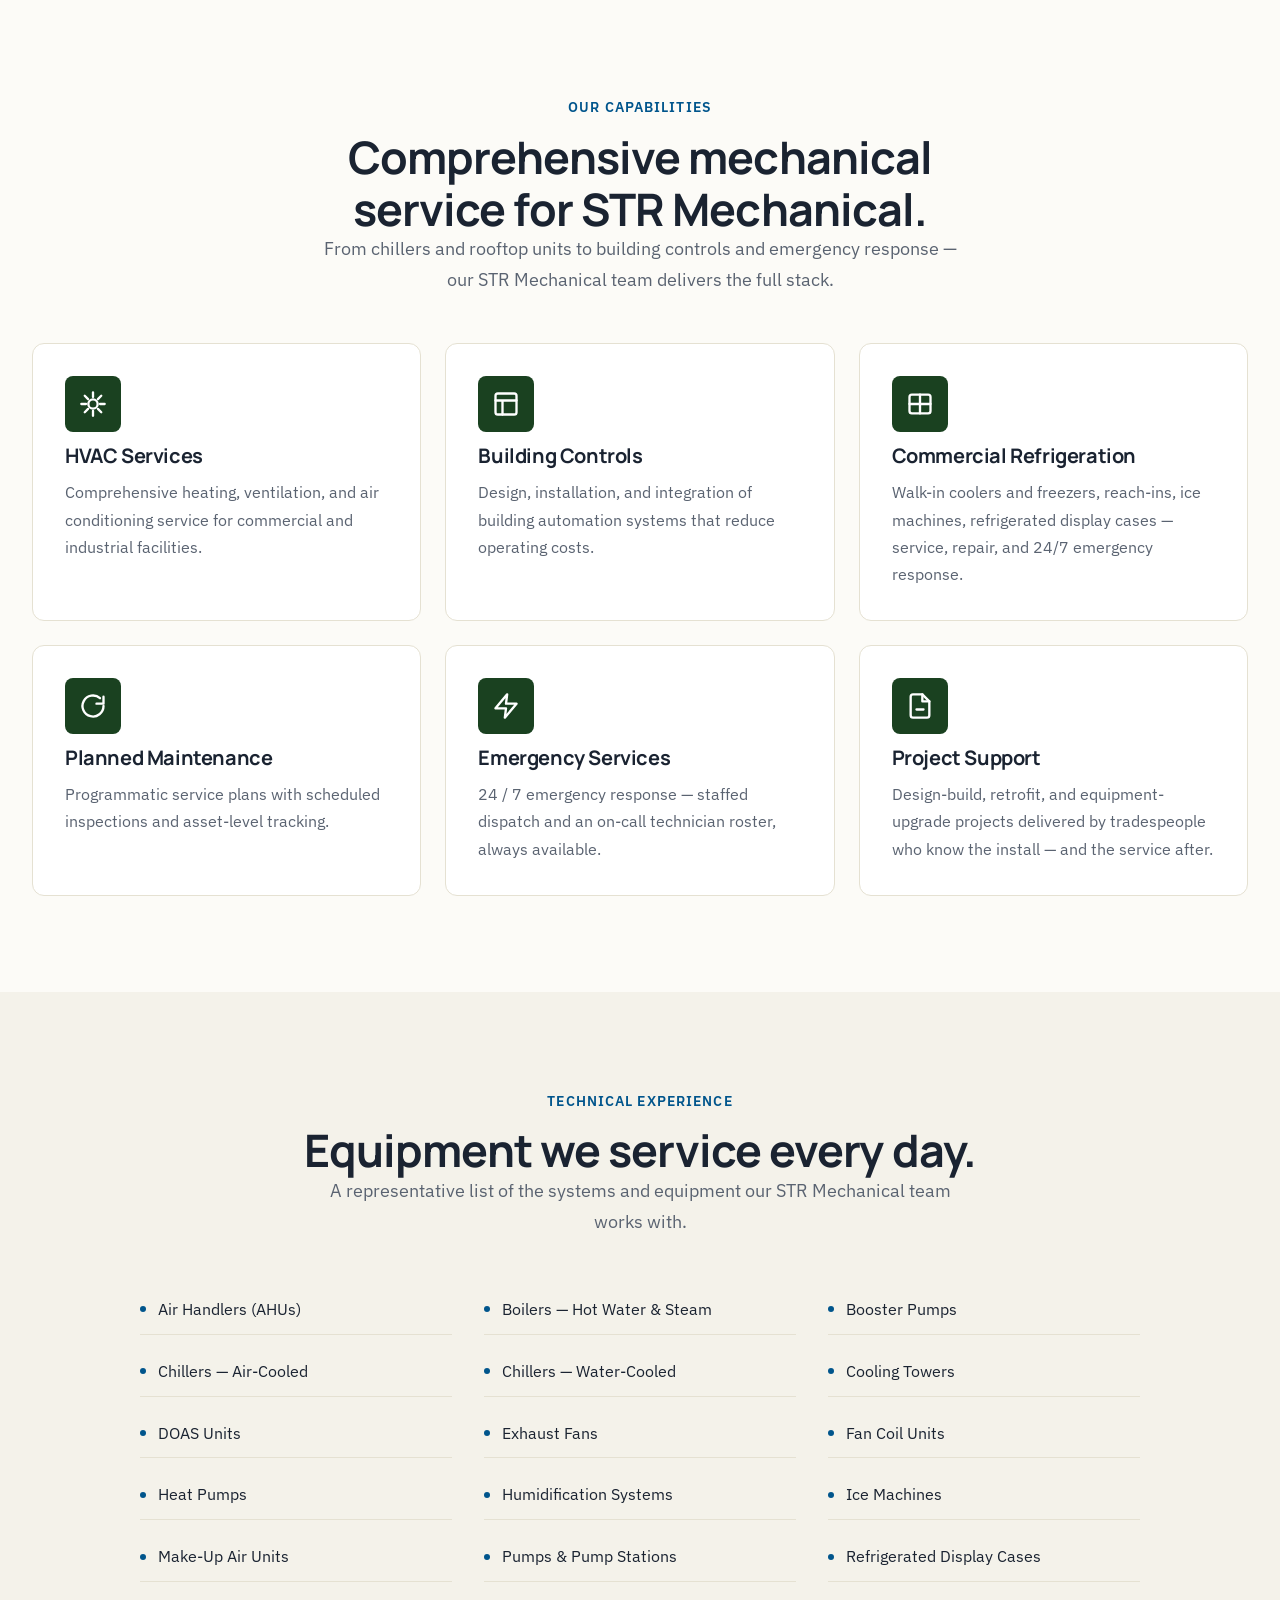
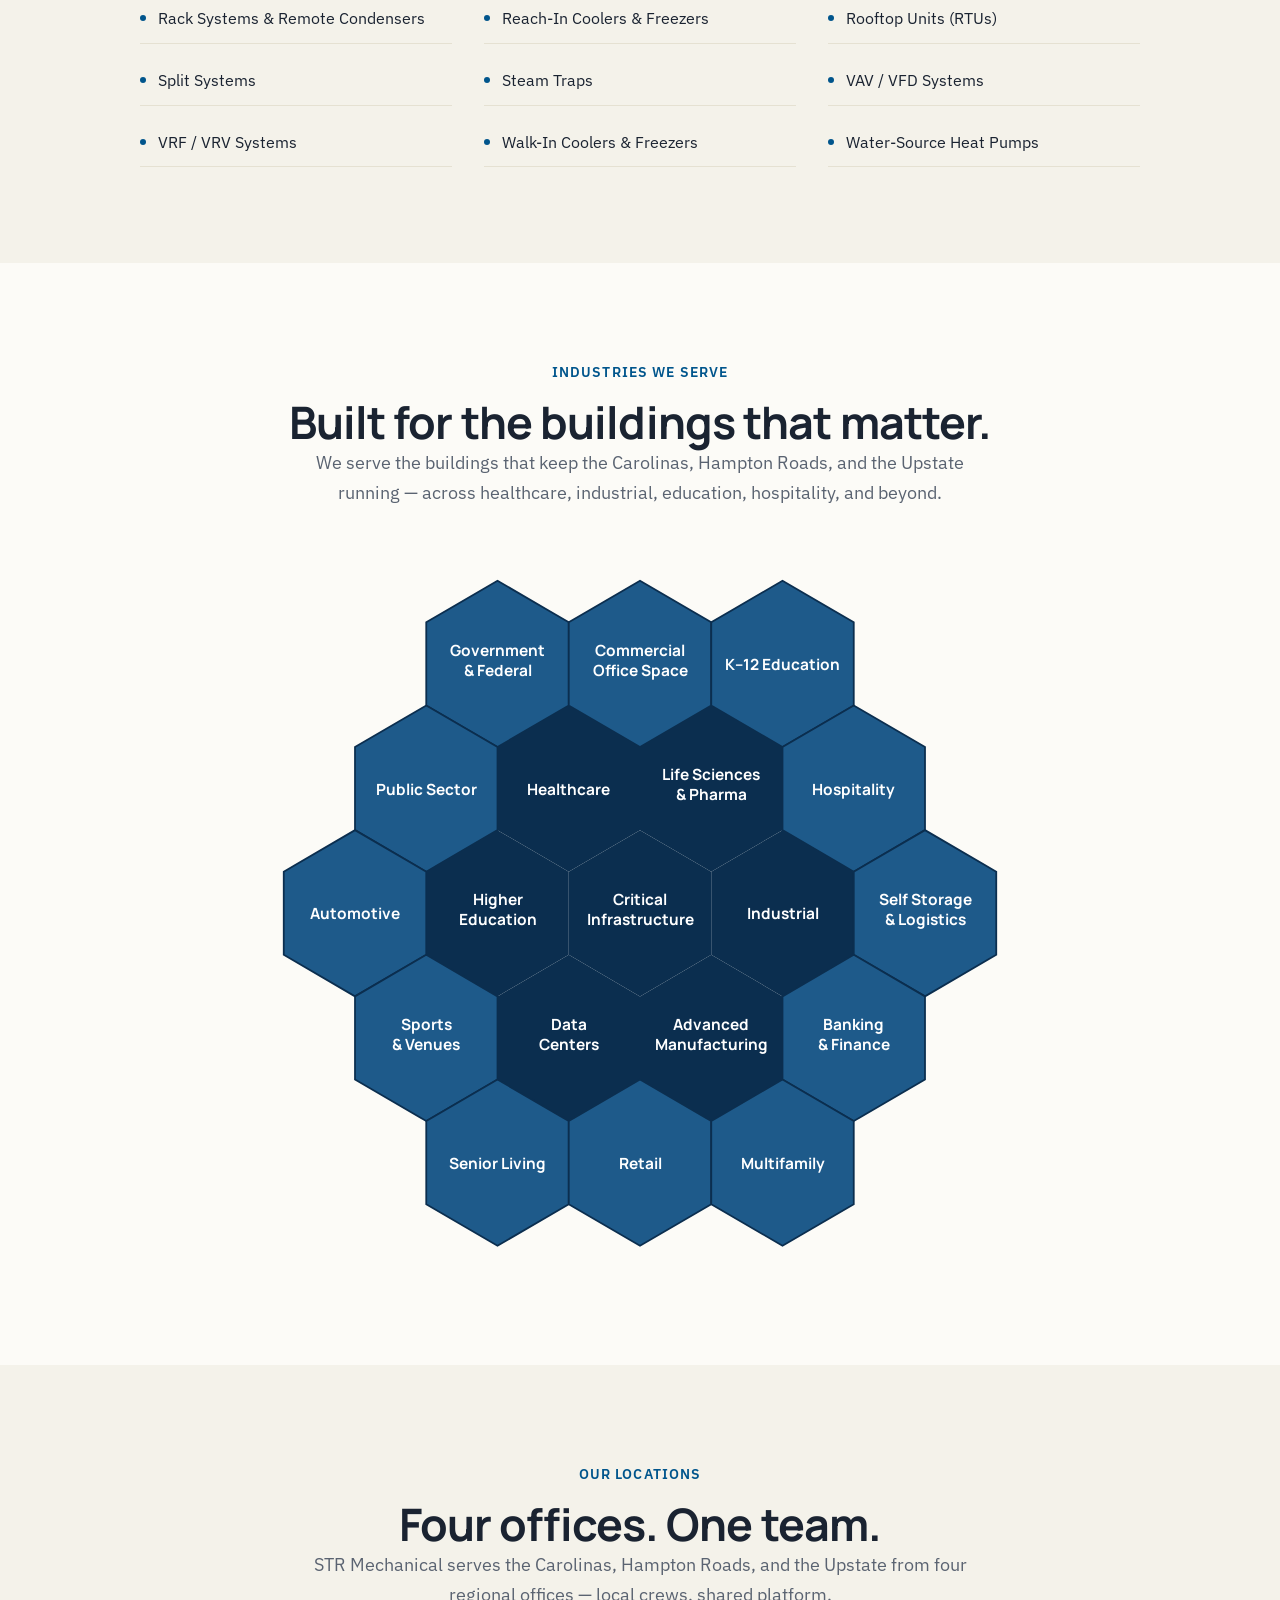
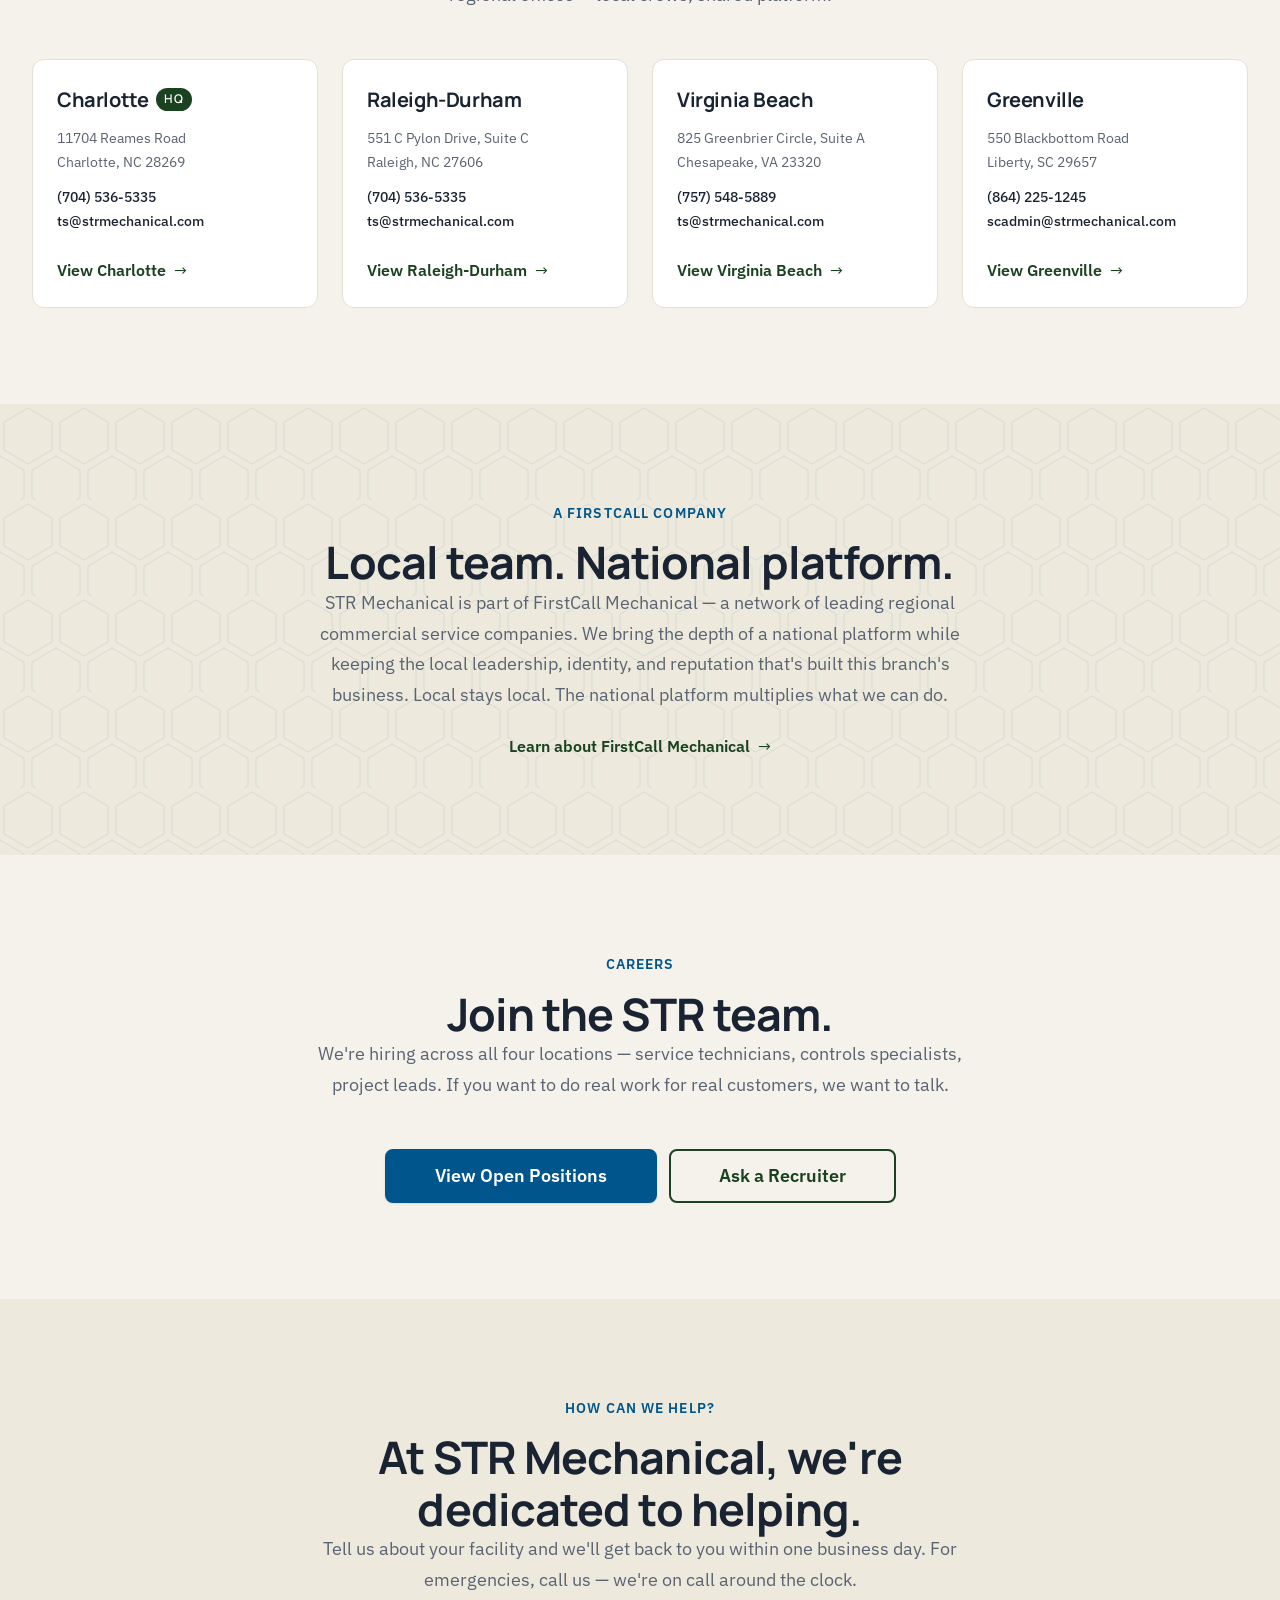
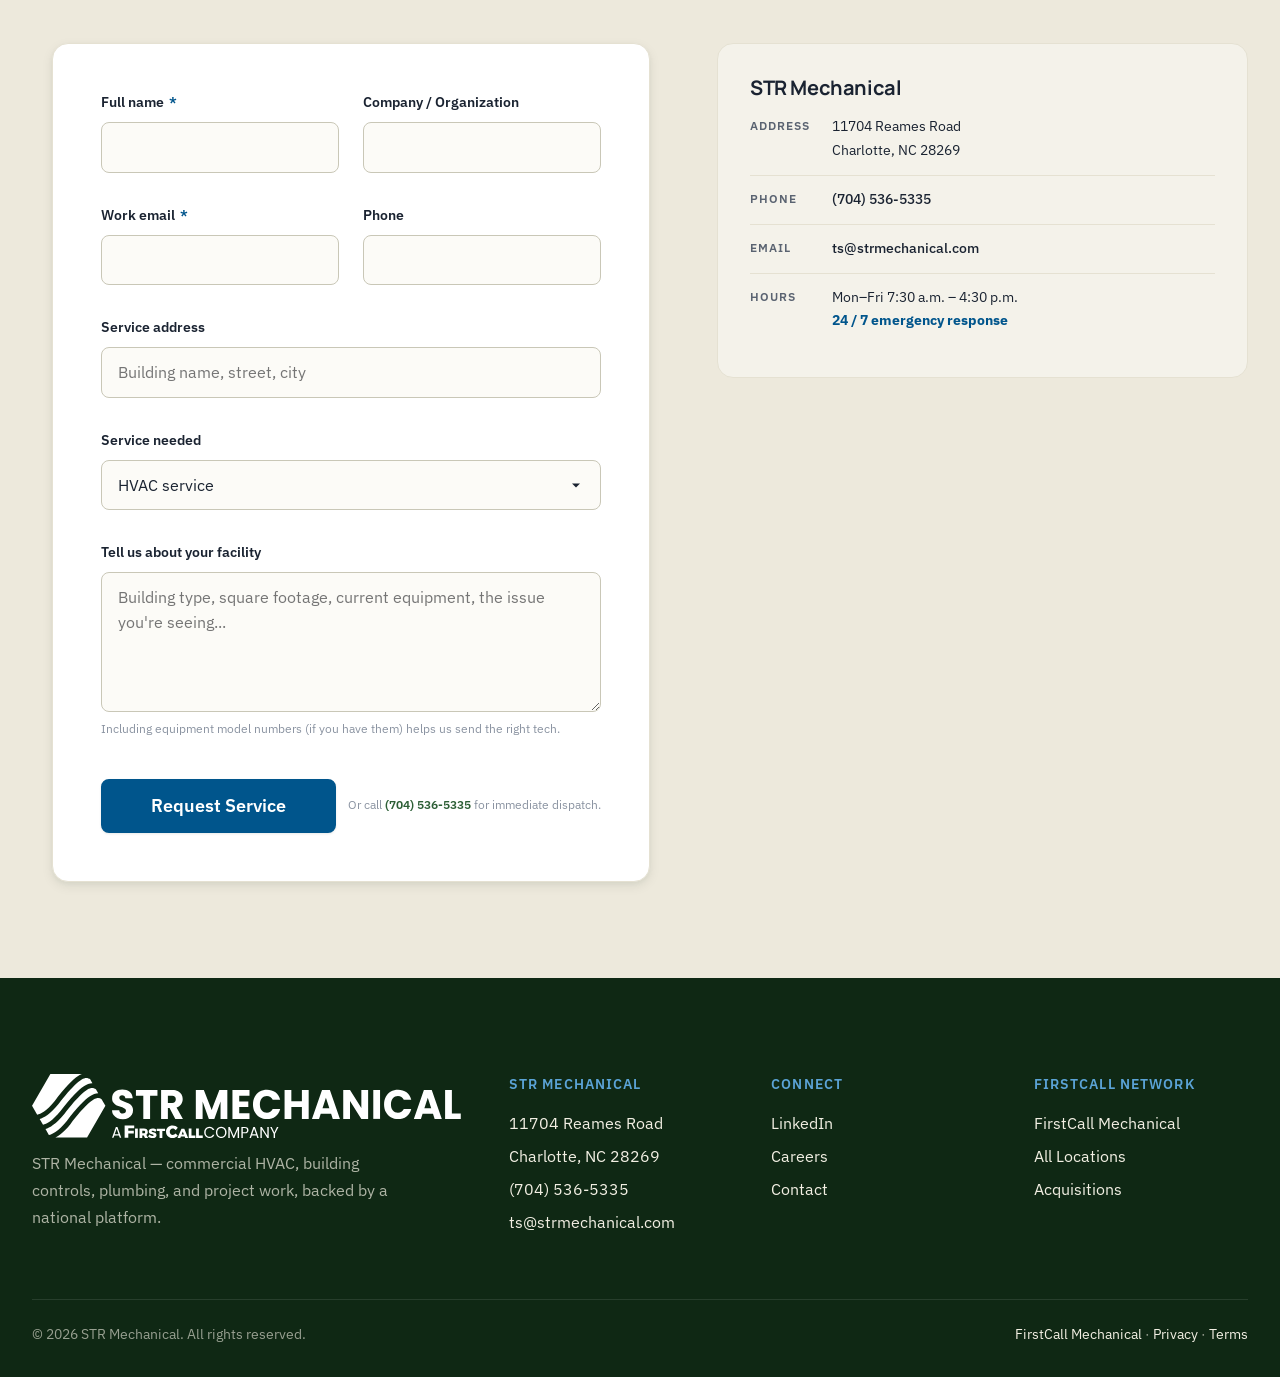
==== commit b507cd03: "Fix VB address spelling (Greenbrier); switch contact email to ts@strmechanical.com sitewide" ====
--- a/index.html
+++ b/index.html
@@ -70,7 +70,7 @@
     "name": "STR Mechanical",
     "image": "",
     "telephone": "+17045365335",
-    "email": "service@strmechanical.com",
+    "email": "ts@strmechanical.com",
     "url": "https://strmechanical.com",
     "address": {
       "@type": "PostalAddress",
@@ -123,7 +123,7 @@
       "@type": "ContactPoint",
       "contactType": "customer service",
       "telephone": "+17045365335",
-      "email": "service@strmechanical.com",
+      "email": "ts@strmechanical.com",
       "areaServed": "US",
       "availableLanguage": ["English", "Spanish"]
     }
@@ -2371,7 +2371,7 @@
             <p class="location-card__addr">11704 Reames Road<br>Charlotte, NC 28269</p>
             <p class="location-card__contact">
               <a href="tel:+17045365335">(704) 536-5335</a><br>
-              <a href="mailto:service@strmechanical.com">service@strmechanical.com</a>
+              <a href="mailto:ts@strmechanical.com">ts@strmechanical.com</a>
             </p>
             <a href="charlotte.html" class="link-arrow">View Charlotte</a>
           </article>
@@ -2381,17 +2381,17 @@
             <p class="location-card__addr">551 C Pylon Drive, Suite C<br>Raleigh, NC 27606</p>
             <p class="location-card__contact">
               <a href="tel:+17045365335">(704) 536-5335</a><br>
-              <a href="mailto:service@strmechanical.com">service@strmechanical.com</a>
+              <a href="mailto:ts@strmechanical.com">ts@strmechanical.com</a>
             </p>
             <a href="raleigh-durham.html" class="link-arrow">View Raleigh-Durham</a>
           </article>
 
           <article class="location-card">
             <div class="location-card__city">Virginia Beach</div>
-            <p class="location-card__addr">825 Green Briar Circle, Suite A<br>Chesapeake, VA 23320</p>
+            <p class="location-card__addr">825 Greenbrier Circle, Suite A<br>Chesapeake, VA 23320</p>
             <p class="location-card__contact">
               <a href="tel:+17575485889">(757) 548-5889</a><br>
-              <a href="mailto:service@strmechanical.com">service@strmechanical.com</a>
+              <a href="mailto:ts@strmechanical.com">ts@strmechanical.com</a>
             </p>
             <a href="virginia-beach.html" class="link-arrow">View Virginia Beach</a>
           </article>
@@ -2515,7 +2515,7 @@
             </div>
             <div class="contact-card__row">
               <div class="contact-card__label">Email</div>
-              <div class="contact-card__value"><a href="mailto:service@strmechanical.com">service@strmechanical.com</a></div>
+              <div class="contact-card__value"><a href="mailto:ts@strmechanical.com">ts@strmechanical.com</a></div>
             </div>
             <div class="contact-card__row">
               <div class="contact-card__label">Hours</div>
@@ -2597,7 +2597,7 @@
             <li><span>11704 Reames Road</span></li>
             <li><span>Charlotte, NC 28269</span></li>
             <li><a href="tel:+17045365335">(704) 536-5335</a></li>
-            <li><a href="mailto:service@strmechanical.com">service@strmechanical.com</a></li>
+            <li><a href="mailto:ts@strmechanical.com">ts@strmechanical.com</a></li>
           </ul>
           
         </div>
